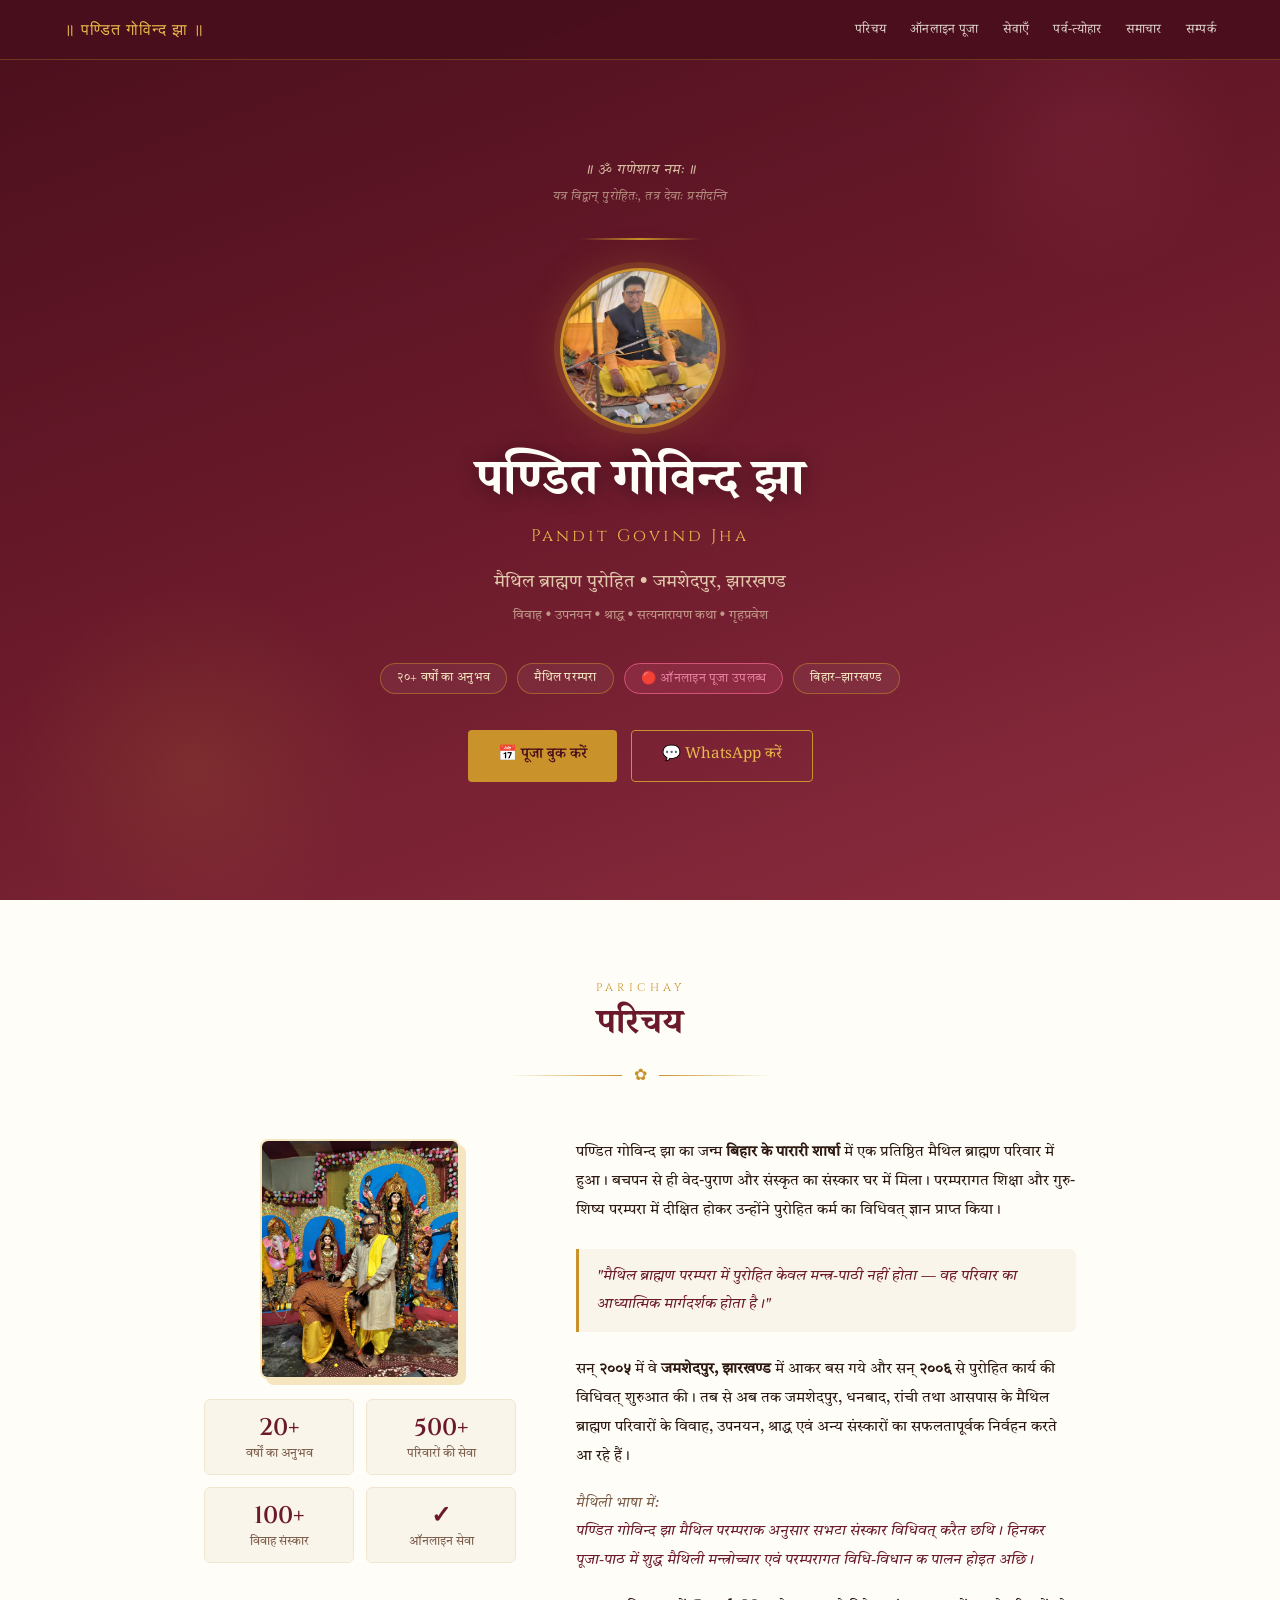
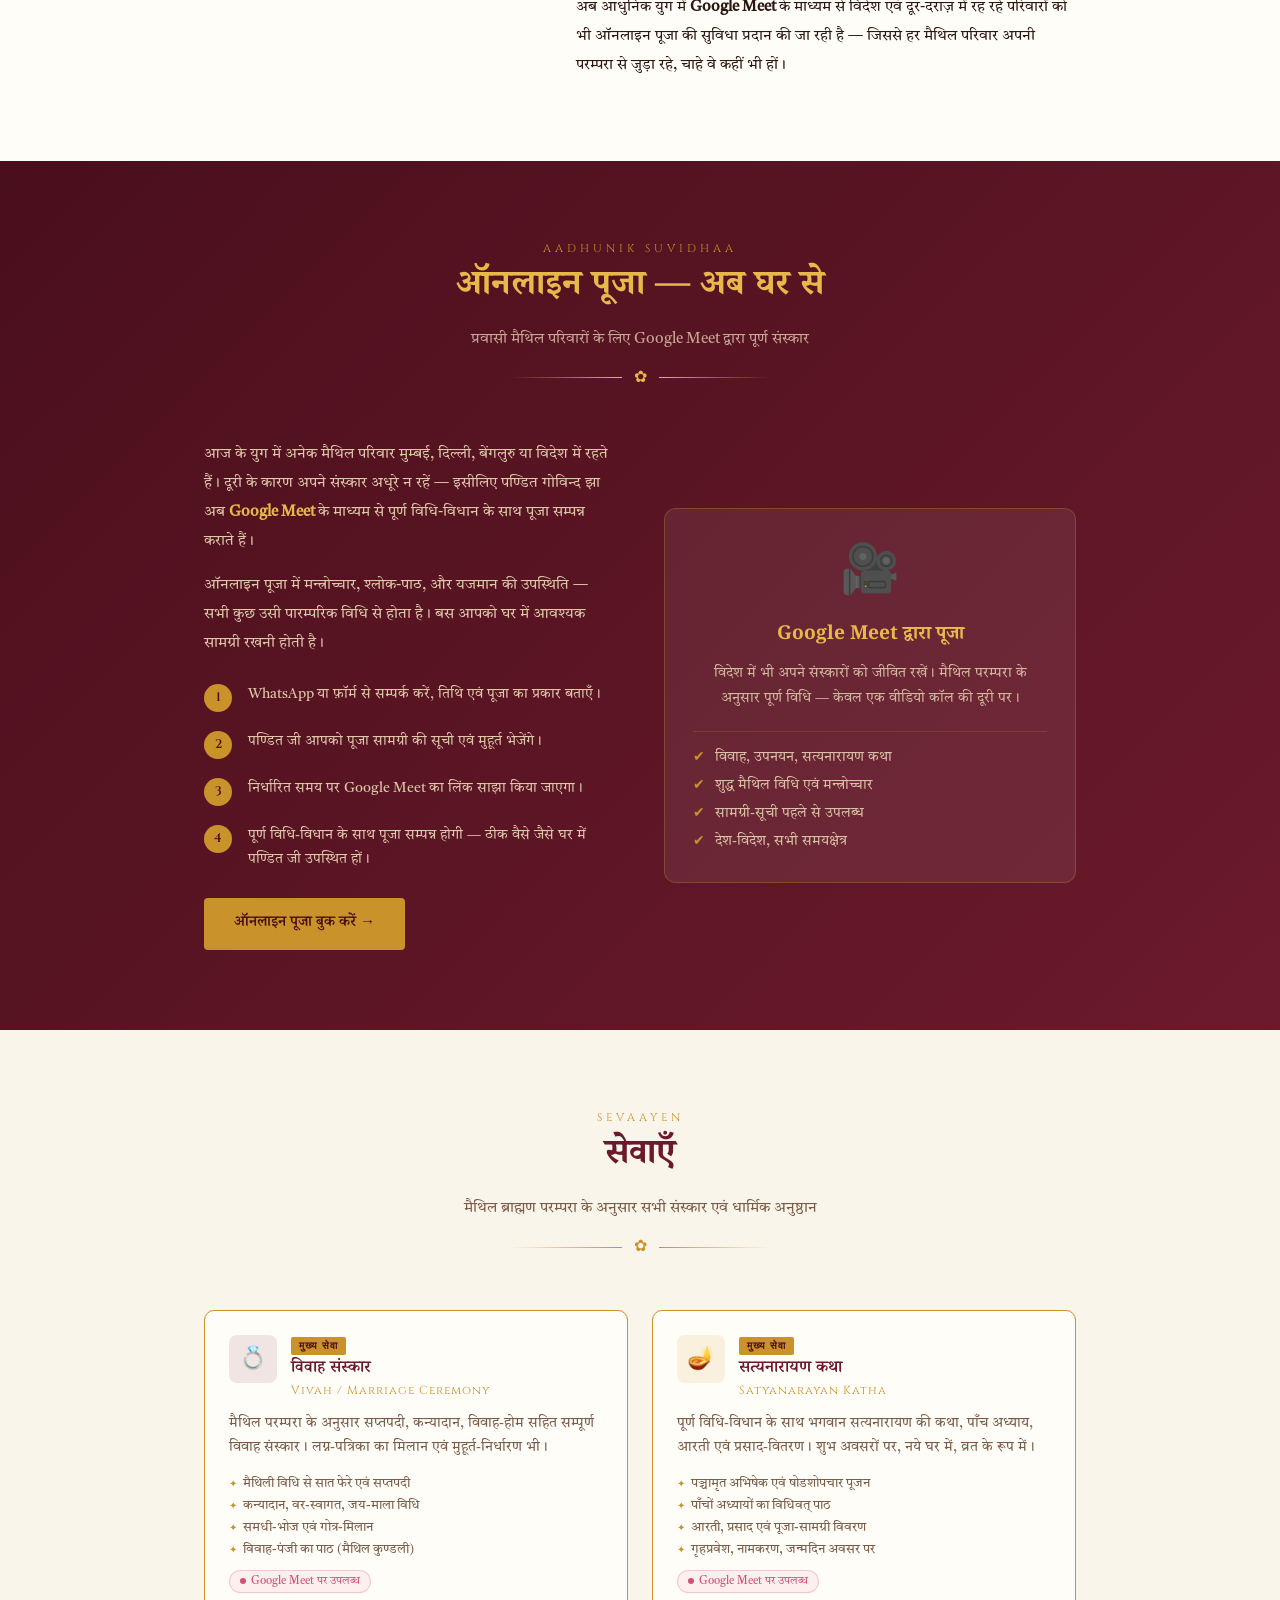
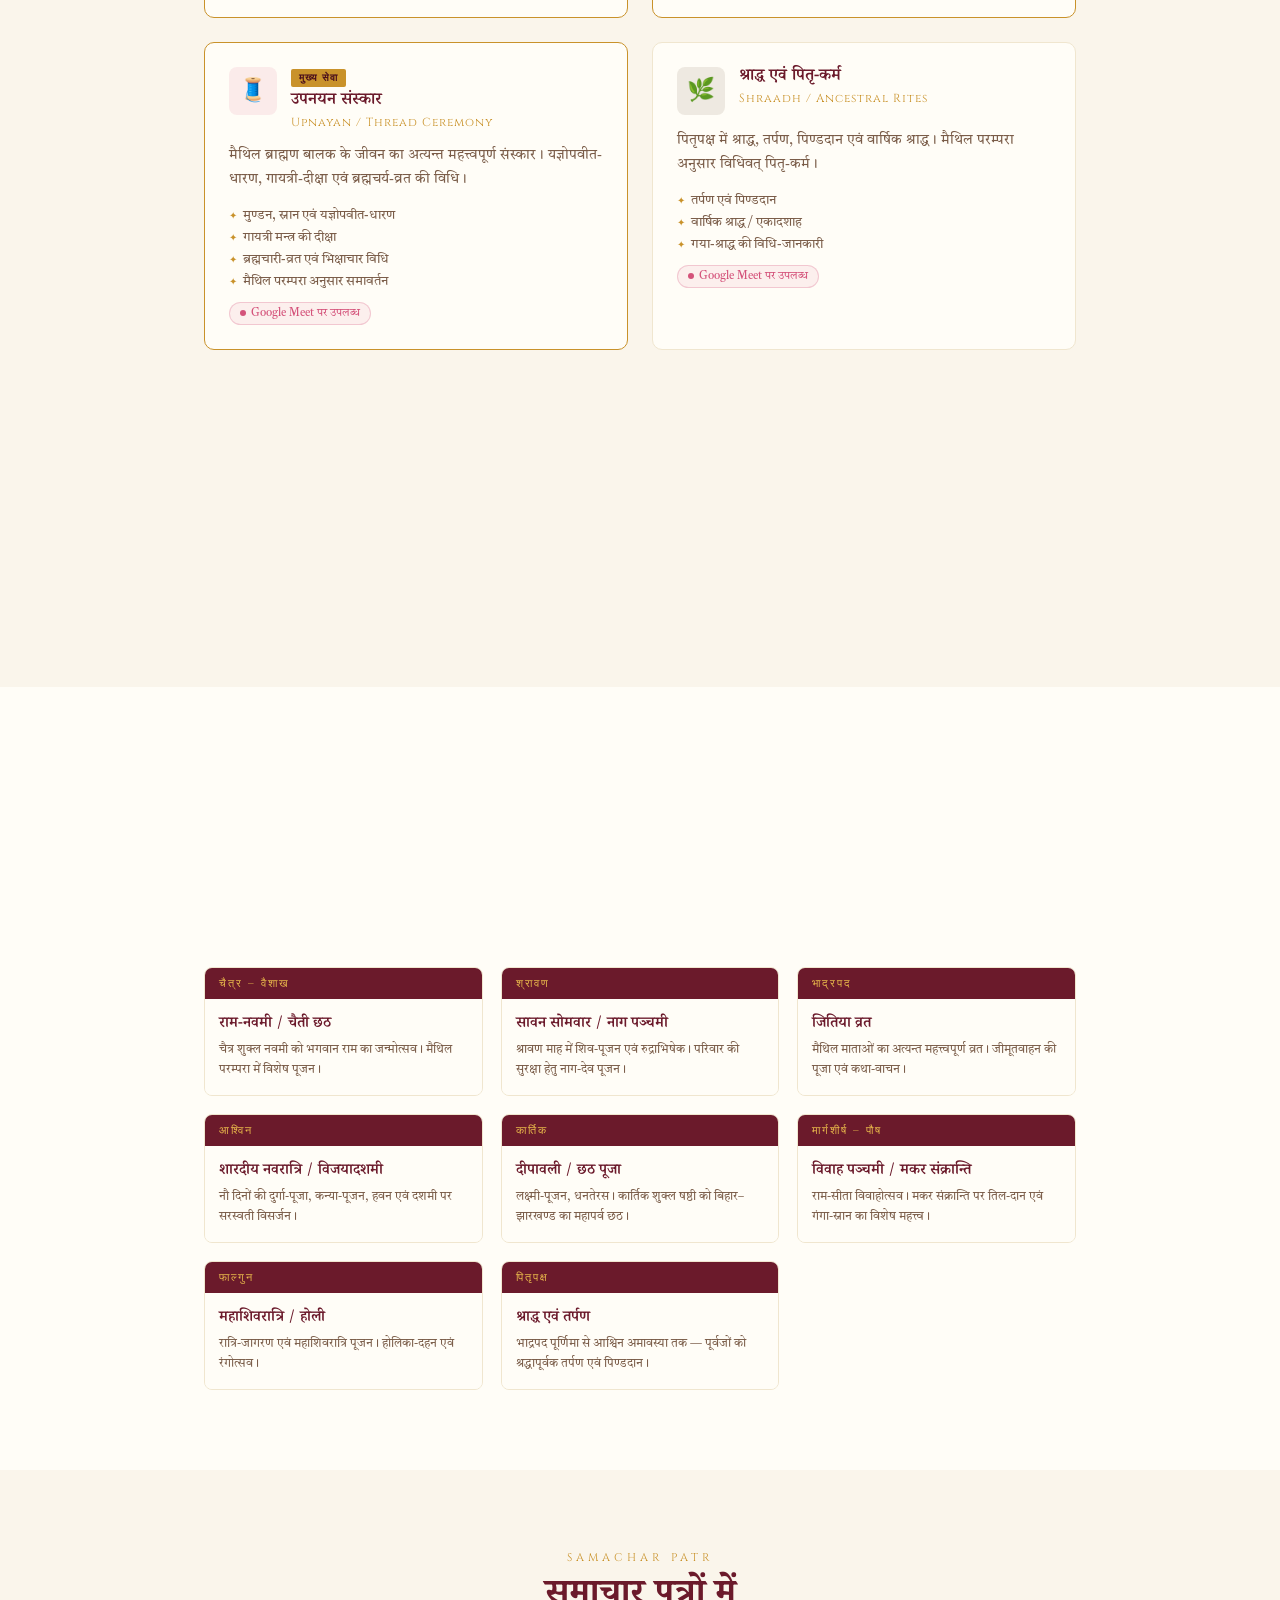
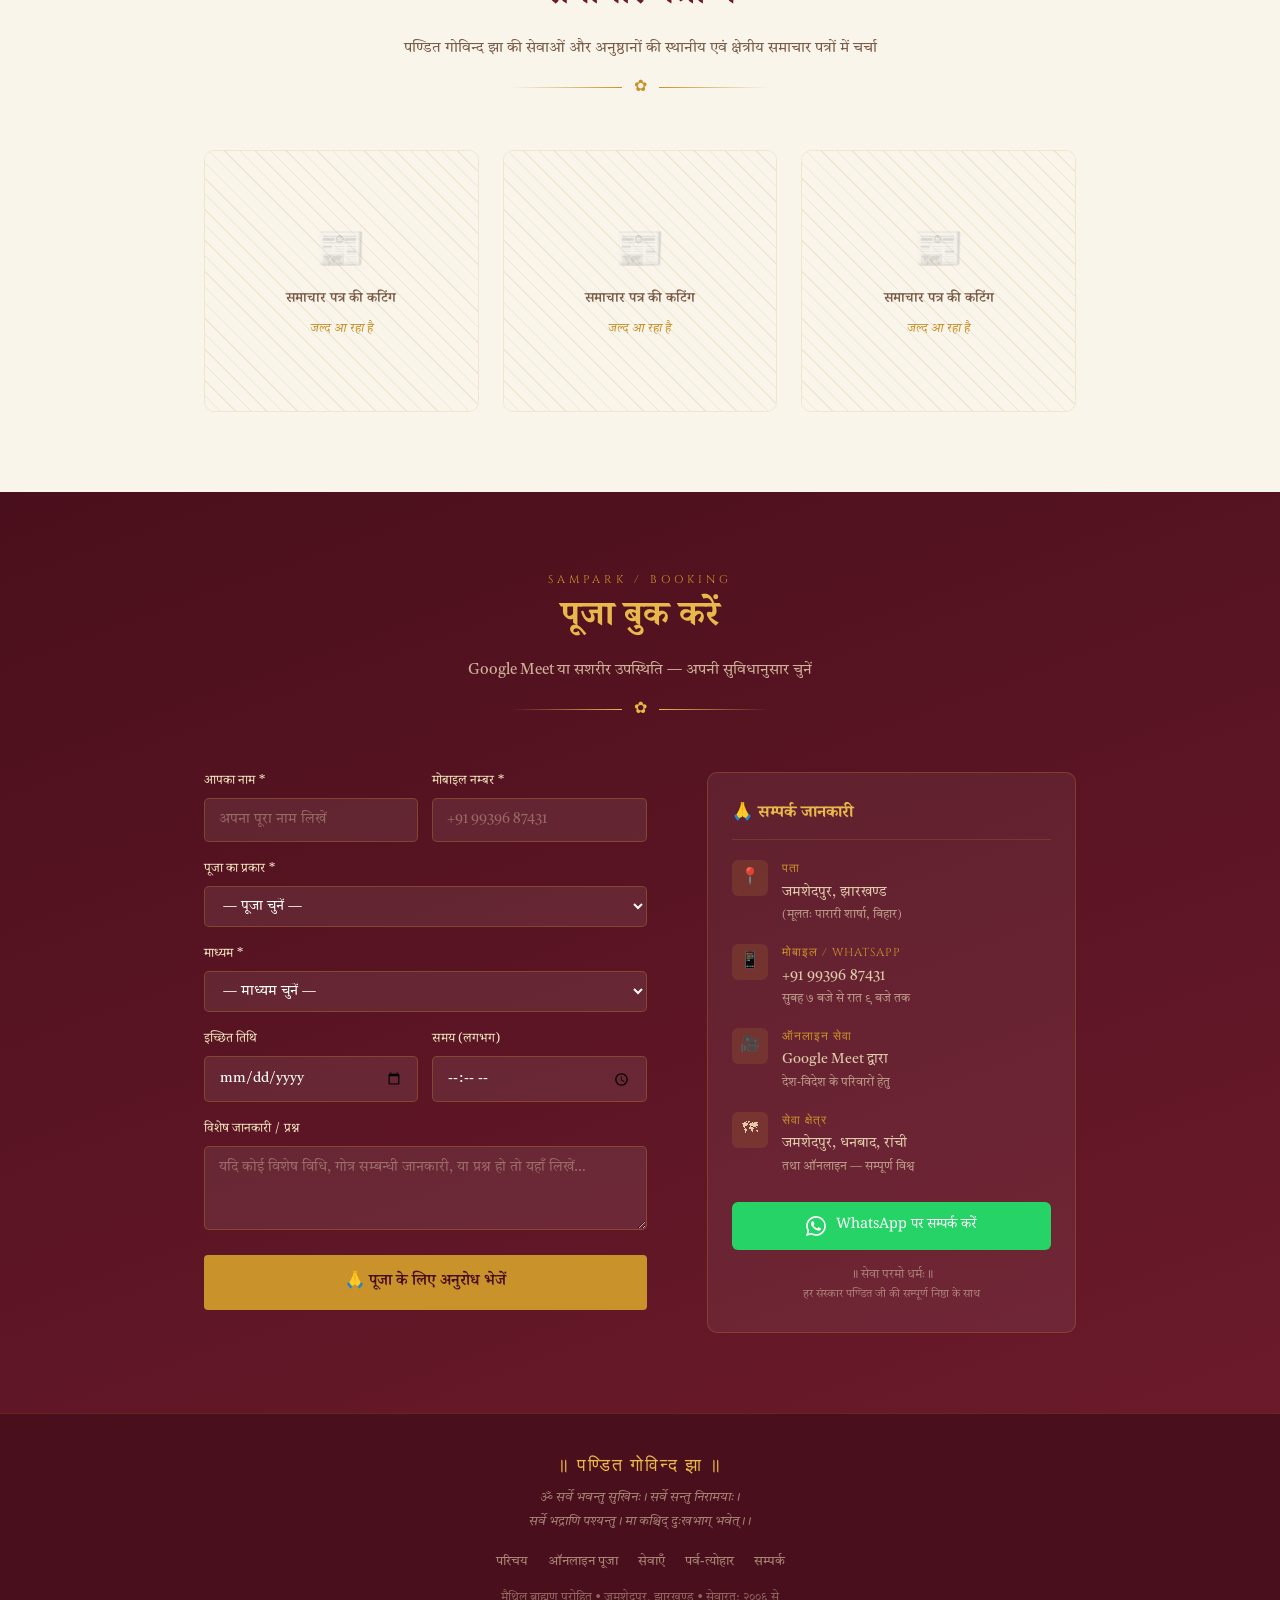
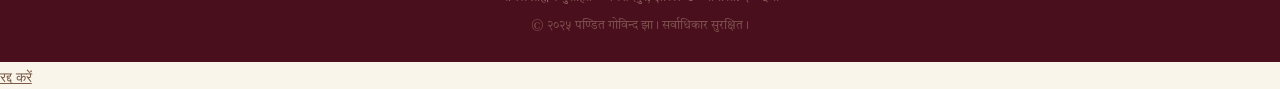
==== index.html @ 470537d7 "First draft with claude" ====
<!DOCTYPE html>
<html lang="hi">
<head>
<meta charset="UTF-8">
<meta name="viewport" content="width=device-width, initial-scale=1.0">
<title>पण्डित गोविन्द झा | मैथिल ब्राह्मण पुरोहित</title>
<link rel="preconnect" href="https://fonts.googleapis.com">
<link rel="preconnect" href="https://fonts.gstatic.com" crossorigin>
<link href="https://fonts.googleapis.com/css2?family=Tiro+Devanagari+Hindi:ital@0;1&family=Noto+Serif+Devanagari:wght@400;500;600;700&family=Cinzel:wght@400;500;600&family=Libre+Baskerville:ital,wght@0,400;0,700;1,400&display=swap" rel="stylesheet">
<style>
  :root {
    --maroon:    #6B1A2B;
    --maroon-dk: #4A0F1C;
    --maroon-lt: #8C2D3F;
    --gold:      #C9922A;
    --gold-lt:   #E8B84B;
    --gold-pale: #F5E6C0;
    --cream:     #FAF5EB;
    --cream-dk:  #F0E6CF;
    --lotus:     #D4527A;
    --lotus-lt:  #E87FA0;
    --brown:     #5C3D1E;
    --text:      #2C1810;
    --text-muted:#7A5C48;
    --white:     #FFFDF7;
    --shadow:    rgba(74,15,28,0.18);
  }

  * { margin:0; padding:0; box-sizing:border-box; }

  html { scroll-behavior: smooth; }

  body {
    font-family: 'Tiro Devanagari Hindi', 'Noto Serif Devanagari', serif;
    background: var(--cream);
    color: var(--text);
    overflow-x: hidden;
  }

  /* ── LOTUS PATTERN BACKGROUND ── */
  body::before {
    content:'';
    position:fixed;
    inset:0;
    background-image:
      radial-gradient(ellipse 600px 400px at 10% 20%, rgba(107,26,43,0.04) 0%, transparent 70%),
      radial-gradient(ellipse 500px 300px at 90% 80%, rgba(201,146,42,0.05) 0%, transparent 70%);
    pointer-events:none;
    z-index:0;
  }

  /* ── NAV ── */
  nav {
    position: fixed;
    top:0; left:0; right:0;
    z-index: 100;
    background: rgba(74,15,28,0.97);
    backdrop-filter: blur(8px);
    border-bottom: 1px solid rgba(201,146,42,0.3);
    padding: 0 5%;
    display: flex;
    align-items: center;
    justify-content: space-between;
    height: 60px;
  }

  .nav-brand {
    font-family: 'Cinzel', serif;
    color: var(--gold-lt);
    font-size: 1rem;
    letter-spacing: 1px;
    text-decoration: none;
  }

  .nav-links {
    display: flex;
    gap: 24px;
    list-style: none;
  }

  .nav-links a {
    color: var(--cream);
    text-decoration: none;
    font-size: 0.82rem;
    font-family: 'Noto Serif Devanagari', serif;
    opacity: 0.85;
    transition: opacity 0.2s, color 0.2s;
    letter-spacing: 0.3px;
  }

  .nav-links a:hover { opacity:1; color: var(--gold-lt); }

  .hamburger {
    display: none;
    flex-direction: column;
    gap: 5px;
    cursor: pointer;
    padding: 4px;
  }
  .hamburger span {
    display:block; width:24px; height:2px;
    background:var(--gold-lt); border-radius:2px;
    transition: all 0.3s;
  }

  /* ── HERO ── */
  #hero {
    min-height: 100vh;
    background: linear-gradient(160deg, var(--maroon-dk) 0%, var(--maroon) 50%, #8C2D3F 100%);
    position: relative;
    display: flex;
    align-items: center;
    justify-content: center;
    text-align: center;
    padding: 100px 5% 60px;
    overflow: hidden;
  }

  /* Decorative lotus petals background */
  #hero::before {
    content: '';
    position: absolute;
    inset: 0;
    background-image:
      radial-gradient(circle 300px at 15% 85%, rgba(201,146,42,0.12) 0%, transparent 60%),
      radial-gradient(circle 250px at 85% 15%, rgba(212,82,122,0.10) 0%, transparent 60%);
    pointer-events: none;
  }

  /* SVG lotus ring top decoration */
  .hero-lotus-top {
    position: absolute;
    top: 20px; left:50%; transform: translateX(-50%);
    opacity: 0.18;
    width: 320px;
    height: 60px;
  }

  .hero-content { position: relative; z-index:2; max-width: 780px; }

  .hero-shlok {
    font-family: 'Tiro Devanagari Hindi', serif;
    font-style: italic;
    color: rgba(245,230,192,0.8);
    font-size: 0.9rem;
    letter-spacing: 0.5px;
    margin-bottom: 28px;
    line-height: 1.8;
  }

  .hero-divider {
    width: 120px; height: 2px;
    background: linear-gradient(90deg, transparent, var(--gold), transparent);
    margin: 0 auto 28px;
  }

  .hero-photo-ring {
    width: 160px; height: 160px;
    border-radius: 50%;
    border: 3px solid var(--gold);
    outline: 6px solid rgba(201,146,42,0.2);
    margin: 0 auto 28px;
    background: var(--maroon-lt);
    overflow: hidden;
    box-shadow: 0 0 40px rgba(201,146,42,0.25);
    display: flex; align-items: center; justify-content: center;
    transition: transform 0.3s;
  }
  .hero-photo-ring:hover { transform: scale(1.04); }
  .hero-photo-ring img { width:100%; height:100%; object-fit:cover; }
  .hero-photo-ring .photo-placeholder {
    font-size: 3rem; opacity: 0.5; color: var(--gold-lt);
  }

  .hero-name {
    font-family: 'Noto Serif Devanagari', serif;
    font-size: clamp(2rem, 5vw, 3.2rem);
    font-weight: 700;
    color: var(--white);
    line-height: 1.2;
    margin-bottom: 8px;
    text-shadow: 0 2px 20px rgba(0,0,0,0.4);
  }

  .hero-name-en {
    font-family: 'Cinzel', serif;
    font-size: clamp(0.85rem, 2vw, 1.05rem);
    color: var(--gold-lt);
    letter-spacing: 3px;
    margin-bottom: 20px;
    display: block;
  }

  .hero-tagline {
    color: rgba(245,230,192,0.85);
    font-size: clamp(0.9rem, 2.2vw, 1.1rem);
    line-height: 1.8;
    margin-bottom: 32px;
  }

  .hero-badges {
    display: flex;
    flex-wrap: wrap;
    gap: 10px;
    justify-content: center;
    margin-bottom: 36px;
  }

  .badge {
    padding: 6px 16px;
    border: 1px solid rgba(201,146,42,0.5);
    border-radius: 20px;
    font-size: 0.78rem;
    color: var(--gold-pale);
    background: rgba(255,255,255,0.05);
    letter-spacing: 0.3px;
  }

  /* Online highlight badge */
  .badge-online {
    background: rgba(212,82,122,0.2);
    border-color: var(--lotus);
    color: var(--lotus-lt);
    animation: pulse-badge 2.5s ease-in-out infinite;
  }

  @keyframes pulse-badge {
    0%,100% { box-shadow: 0 0 0 0 rgba(212,82,122,0); }
    50%      { box-shadow: 0 0 0 6px rgba(212,82,122,0.15); }
  }

  .hero-cta {
    display: flex; flex-wrap: wrap; gap: 14px; justify-content: center;
  }

  .btn-primary {
    padding: 14px 30px;
    background: var(--gold);
    color: var(--maroon-dk);
    border: none;
    border-radius: 4px;
    font-family: 'Noto Serif Devanagari', serif;
    font-size: 0.95rem;
    font-weight: 600;
    cursor: pointer;
    text-decoration: none;
    transition: background 0.2s, transform 0.15s;
    display: inline-block;
  }
  .btn-primary:hover { background: var(--gold-lt); transform: translateY(-1px); }

  .btn-secondary {
    padding: 13px 30px;
    background: transparent;
    color: var(--gold-lt);
    border: 1.5px solid var(--gold);
    border-radius: 4px;
    font-family: 'Noto Serif Devanagari', serif;
    font-size: 0.95rem;
    cursor: pointer;
    text-decoration: none;
    transition: background 0.2s, color 0.2s;
    display: inline-block;
  }
  .btn-secondary:hover { background: rgba(201,146,42,0.15); }

  /* ── SECTION WRAPPER ── */
  section { position: relative; z-index:1; }

  .section-inner {
    max-width: 1000px;
    margin: 0 auto;
    padding: 80px 5%;
  }

  .section-header {
    text-align: center;
    margin-bottom: 52px;
  }

  .section-label {
    font-family: 'Cinzel', serif;
    font-size: 0.7rem;
    letter-spacing: 4px;
    color: var(--gold);
    text-transform: uppercase;
    display: block;
    margin-bottom: 10px;
  }

  .section-title {
    font-family: 'Noto Serif Devanagari', serif;
    font-size: clamp(1.6rem, 3.5vw, 2.2rem);
    color: var(--maroon);
    font-weight: 700;
    line-height: 1.3;
    margin-bottom: 14px;
  }

  .section-sub {
    color: var(--text-muted);
    font-size: 0.95rem;
    line-height: 1.8;
    max-width: 540px;
    margin: 0 auto;
  }

  .ornament {
    display: flex; align-items: center; gap: 12px;
    justify-content: center;
    margin: 14px auto 0;
    max-width: 260px;
  }
  .ornament-line {
    flex:1; height:1px;
    background: linear-gradient(90deg, transparent, var(--gold));
  }
  .ornament-line.right {
    background: linear-gradient(90deg, var(--gold), transparent);
  }
  .ornament-lotus { color: var(--gold); font-size: 1rem; }


  /* ── NEWSPAPER ── */
  #newspaper { background: var(--cream); }

  .newspaper-grid {
    display: grid;
    grid-template-columns: repeat(auto-fit, minmax(260px, 1fr));
    gap: 24px;
  }

  .newspaper-card {
    border-radius: 10px;
    overflow: hidden;
    border: 1px solid var(--cream-dk);
    background: var(--white);
    transition: transform 0.25s, box-shadow 0.25s;
  }

  .newspaper-card:hover {
    transform: translateY(-4px);
    box-shadow: 0 12px 32px var(--shadow);
  }

  .newspaper-card img {
    width: 100%;
    display: block;
    object-fit: cover;
    max-height: 340px;
  }

  .newspaper-caption {
    padding: 14px 16px;
    border-top: 1px solid var(--cream-dk);
  }

  .newspaper-caption .np-source {
    font-family: 'Cinzel', serif;
    font-size: 0.68rem;
    letter-spacing: 2px;
    color: var(--gold);
    text-transform: uppercase;
    display: block;
    margin-bottom: 4px;
  }

  .newspaper-caption .np-title {
    font-family: 'Noto Serif Devanagari', serif;
    font-size: 0.88rem;
    color: var(--maroon);
    font-weight: 600;
    line-height: 1.5;
  }

  .newspaper-placeholder {
    display: flex;
    flex-direction: column;
    align-items: center;
    justify-content: center;
    min-height: 260px;
    background: repeating-linear-gradient(
      45deg,
      var(--cream),
      var(--cream) 10px,
      var(--cream-dk) 10px,
      var(--cream-dk) 11px
    );
    padding: 32px;
    gap: 10px;
  }

  .np-icon { font-size: 2.5rem; opacity: 0.35; }

  .np-hint {
    font-family: 'Noto Serif Devanagari', serif;
    font-size: 0.88rem;
    color: var(--text-muted);
    font-weight: 600;
    margin: 0;
  }

  .np-sub {
    font-size: 0.75rem;
    color: var(--gold);
    margin: 0;
    font-style: italic;
  }

  /* ── ABOUT ── */
  #about { background: var(--white); }

  .about-grid {
    display: grid;
    grid-template-columns: 1fr 1.6fr;
    gap: 60px;
    align-items: start;
  }

  .about-left {
    position: sticky; top: 80px;
    text-align: center;
  }

  .about-photo {
    width: 200px; height: 240px;
    border-radius: 8px;
    background: var(--cream-dk);
    margin: 0 auto 20px;
    overflow: hidden;
    border: 2px solid var(--gold-pale);
    box-shadow: 6px 6px 0 var(--gold-pale);
    display: flex; align-items: center; justify-content: center;
    transition: transform 0.2s;
  }
  .about-photo:hover { transform: translate(-2px, -2px); }
  .about-photo img { width:100%; height:100%; object-fit:cover; }
  .about-photo .photo-placeholder { font-size: 4rem; opacity: 0.35; color: var(--maroon); }

  .about-photo-hint {
    font-size: 0.75rem;
    color: var(--gold);
    cursor: pointer;
    text-decoration: underline dotted;
  }

  .stat-grid {
    display: grid;
    grid-template-columns: 1fr 1fr;
    gap: 12px;
    margin-top: 20px;
  }

  .stat-card {
    background: var(--cream);
    border: 1px solid var(--cream-dk);
    border-radius: 6px;
    padding: 12px;
    text-align: center;
  }

  .stat-num {
    font-family: 'Cinzel', serif;
    font-size: 1.5rem;
    color: var(--maroon);
    display: block;
    font-weight: 600;
  }

  .stat-label {
    font-size: 0.72rem;
    color: var(--text-muted);
    margin-top: 2px;
    display: block;
    line-height: 1.4;
  }

  .about-text p {
    font-size: 0.95rem;
    line-height: 1.9;
    color: var(--text);
    margin-bottom: 18px;
  }

  .about-text p:last-child { margin-bottom: 0; }

  .about-highlight {
    border-left: 3px solid var(--gold);
    padding: 14px 18px;
    background: var(--cream);
    border-radius: 0 6px 6px 0;
    margin: 24px 0;
    font-style: italic;
    color: var(--maroon);
    font-size: 0.95rem;
    line-height: 1.8;
  }

  /* ── ONLINE HIGHLIGHT ── */
  #online {
    background: linear-gradient(135deg, var(--maroon-dk) 0%, var(--maroon) 100%);
    color: var(--white);
  }

  .online-grid {
    display: grid;
    grid-template-columns: 1fr 1fr;
    gap: 48px;
    align-items: center;
  }

  .online-text .section-title { color: var(--gold-lt); }
  .online-text .section-sub { color: rgba(245,230,192,0.8); }

  .online-text p {
    font-size: 0.95rem;
    line-height: 1.9;
    color: rgba(245,230,192,0.85);
    margin-bottom: 16px;
  }

  .online-steps {
    list-style: none;
    counter-reset: step;
    margin-top: 24px;
  }

  .online-steps li {
    counter-increment: step;
    display: flex;
    gap: 16px;
    align-items: flex-start;
    margin-bottom: 18px;
    font-size: 0.88rem;
    color: rgba(245,230,192,0.85);
    line-height: 1.7;
  }

  .online-steps li::before {
    content: counter(step);
    display: flex; align-items: center; justify-content: center;
    min-width: 28px; height: 28px;
    border-radius: 50%;
    background: var(--gold);
    color: var(--maroon-dk);
    font-family: 'Cinzel', serif;
    font-size: 0.78rem;
    font-weight: 600;
    flex-shrink: 0;
    margin-top: 1px;
  }

  .online-card {
    background: rgba(255,255,255,0.07);
    border: 1px solid rgba(201,146,42,0.3);
    border-radius: 12px;
    padding: 32px 28px;
    text-align: center;
  }

  .online-icon {
    font-size: 3rem;
    margin-bottom: 16px;
    display: block;
  }

  .online-card h3 {
    font-family: 'Noto Serif Devanagari', serif;
    font-size: 1.2rem;
    color: var(--gold-lt);
    margin-bottom: 10px;
  }

  .online-card p {
    font-size: 0.88rem;
    color: rgba(245,230,192,0.75);
    line-height: 1.8;
    margin-bottom: 20px;
  }

  /* ── SERVICES ── */
  #services { background: var(--cream); }

  .services-grid {
    display: grid;
    grid-template-columns: repeat(auto-fit, minmax(280px, 1fr));
    gap: 24px;
  }

  .service-card {
    background: var(--white);
    border: 1px solid var(--cream-dk);
    border-radius: 10px;
    overflow: hidden;
    transition: transform 0.25s, box-shadow 0.25s;
    cursor: pointer;
  }

  .service-card:hover {
    transform: translateY(-4px);
    box-shadow: 0 12px 32px var(--shadow);
  }

  .service-card.featured {
    border-color: var(--gold);
    border-width: 1.5px;
  }

  .service-card-top {
    padding: 24px 24px 0;
    display: flex;
    align-items: flex-start;
    gap: 14px;
  }

  .service-icon {
    width: 48px; height: 48px;
    border-radius: 8px;
    display: flex; align-items: center; justify-content: center;
    font-size: 1.4rem;
    flex-shrink: 0;
  }

  .service-icon.vivah   { background: rgba(107,26,43,0.1); }
  .service-icon.satya   { background: rgba(201,146,42,0.12); }
  .service-icon.upnayan { background: rgba(212,82,122,0.1); }
  .service-icon.shraadh { background: rgba(92,61,30,0.1); }
  .service-icon.other   { background: rgba(107,26,43,0.06); }

  .service-title {
    font-family: 'Noto Serif Devanagari', serif;
    font-size: 1.05rem;
    color: var(--maroon);
    font-weight: 600;
    line-height: 1.3;
  }

  .service-title-en {
    font-size: 0.73rem;
    color: var(--gold);
    font-family: 'Cinzel', serif;
    letter-spacing: 1px;
    display: block;
    margin-top: 2px;
  }

  .featured-tag {
    display: inline-block;
    background: var(--gold);
    color: var(--maroon-dk);
    font-size: 0.65rem;
    font-family: 'Cinzel', serif;
    letter-spacing: 1px;
    padding: 2px 8px;
    border-radius: 2px;
    margin-bottom: 4px;
    font-weight: 600;
  }

  .service-body {
    padding: 14px 24px 24px;
  }

  .service-desc {
    font-size: 0.85rem;
    color: var(--text-muted);
    line-height: 1.8;
    margin-bottom: 14px;
  }

  .service-features {
    list-style: none;
    font-size: 0.8rem;
    color: var(--text-muted);
    display: flex;
    flex-direction: column;
    gap: 5px;
  }

  .service-features li::before {
    content: '✦';
    color: var(--gold);
    margin-right: 6px;
    font-size: 0.65rem;
  }

  .online-pill {
    display: inline-flex;
    align-items: center;
    gap: 5px;
    font-size: 0.7rem;
    color: var(--lotus);
    background: rgba(212,82,122,0.08);
    border: 1px solid rgba(212,82,122,0.25);
    border-radius: 12px;
    padding: 3px 10px;
    margin-top: 12px;
  }

  .online-pill::before {
    content: '';
    display: inline-block;
    width: 6px; height: 6px;
    border-radius: 50%;
    background: var(--lotus);
  }

  /* ── CALENDAR ── */
  #calendar { background: var(--white); }

  .calendar-intro {
    max-width: 620px;
    margin: 0 auto 48px;
    text-align: center;
    font-size: 0.9rem;
    color: var(--text-muted);
    line-height: 1.8;
  }

  .parv-grid {
    display: grid;
    grid-template-columns: repeat(auto-fill, minmax(220px, 1fr));
    gap: 18px;
  }

  .parv-card {
    border: 1px solid var(--cream-dk);
    border-radius: 8px;
    overflow: hidden;
    transition: border-color 0.2s;
  }

  .parv-card:hover { border-color: var(--gold); }

  .parv-month {
    background: var(--maroon);
    color: var(--gold-lt);
    font-family: 'Cinzel', serif;
    font-size: 0.7rem;
    letter-spacing: 2px;
    padding: 8px 14px;
    text-transform: uppercase;
  }

  .parv-body {
    padding: 14px;
    background: var(--white);
  }

  .parv-name {
    font-family: 'Noto Serif Devanagari', serif;
    font-size: 0.95rem;
    color: var(--maroon);
    font-weight: 600;
    margin-bottom: 4px;
  }

  .parv-desc {
    font-size: 0.78rem;
    color: var(--text-muted);
    line-height: 1.6;
  }

  /* ── TESTIMONIALS ── */
  #testimonials { background: var(--cream); }

  .testimonials-grid {
    display: grid;
    grid-template-columns: repeat(auto-fit, minmax(280px, 1fr));
    gap: 24px;
  }

  .testi-card {
    background: var(--white);
    border: 1px solid var(--cream-dk);
    border-radius: 10px;
    padding: 28px 24px;
    position: relative;
  }

  .testi-card::before {
    content: '\201C';
    position: absolute;
    top: 14px; left: 20px;
    font-family: 'Libre Baskerville', serif;
    font-size: 3.5rem;
    color: var(--gold-pale);
    line-height: 1;
  }

  .testi-text {
    font-size: 0.88rem;
    line-height: 1.9;
    color: var(--text);
    margin-bottom: 20px;
    margin-top: 16px;
    position: relative;
  }

  .testi-footer {
    display: flex;
    align-items: center;
    gap: 12px;
    border-top: 1px solid var(--cream-dk);
    padding-top: 16px;
  }

  .testi-avatar {
    width: 40px; height: 40px;
    border-radius: 50%;
    background: var(--cream-dk);
    display: flex; align-items: center; justify-content: center;
    font-family: 'Cinzel', serif;
    font-size: 0.85rem;
    color: var(--maroon);
    font-weight: 600;
    flex-shrink: 0;
  }

  .testi-name {
    font-size: 0.85rem;
    font-weight: 600;
    color: var(--maroon);
    font-family: 'Noto Serif Devanagari', serif;
  }

  .testi-place {
    font-size: 0.75rem;
    color: var(--text-muted);
  }

  .testi-stars {
    margin-left: auto;
    color: var(--gold);
    font-size: 0.8rem;
    letter-spacing: 2px;
  }

  /* ── BOOKING FORM ── */
  #booking {
    background: linear-gradient(160deg, var(--maroon-dk) 0%, var(--maroon) 100%);
    color: var(--white);
  }

  #booking .section-title { color: var(--gold-lt); }
  #booking .section-sub { color: rgba(245,230,192,0.75); }
  #booking .ornament-lotus { color: var(--gold-lt); }

  .booking-grid {
    display: grid;
    grid-template-columns: 1.2fr 1fr;
    gap: 60px;
    align-items: start;
  }

  .form-group {
    margin-bottom: 18px;
  }

  .form-group label {
    display: block;
    font-size: 0.82rem;
    color: var(--gold-pale);
    margin-bottom: 6px;
    font-family: 'Noto Serif Devanagari', serif;
  }

  .form-group input,
  .form-group select,
  .form-group textarea {
    width: 100%;
    padding: 11px 14px;
    background: rgba(255,255,255,0.08);
    border: 1px solid rgba(201,146,42,0.3);
    border-radius: 5px;
    color: var(--white);
    font-family: 'Tiro Devanagari Hindi', serif;
    font-size: 0.9rem;
    outline: none;
    transition: border-color 0.2s, background 0.2s;
  }

  .form-group input::placeholder,
  .form-group textarea::placeholder {
    color: rgba(245,230,192,0.35);
  }

  .form-group input:focus,
  .form-group select:focus,
  .form-group textarea:focus {
    border-color: var(--gold);
    background: rgba(255,255,255,0.12);
  }

  .form-group select option { background: var(--maroon-dk); color: var(--white); }

  .form-row {
    display: grid;
    grid-template-columns: 1fr 1fr;
    gap: 14px;
  }

  .booking-info-box {
    background: rgba(255,255,255,0.06);
    border: 1px solid rgba(201,146,42,0.25);
    border-radius: 10px;
    padding: 28px 24px;
    position: sticky;
    top: 80px;
  }

  .booking-info-box h3 {
    font-family: 'Noto Serif Devanagari', serif;
    color: var(--gold-lt);
    font-size: 1.05rem;
    margin-bottom: 20px;
    padding-bottom: 12px;
    border-bottom: 1px solid rgba(201,146,42,0.2);
  }

  .contact-item {
    display: flex;
    align-items: flex-start;
    gap: 14px;
    margin-bottom: 18px;
    font-size: 0.88rem;
    color: rgba(245,230,192,0.85);
    line-height: 1.6;
  }

  .contact-icon {
    width: 36px; height: 36px;
    border-radius: 6px;
    background: rgba(201,146,42,0.15);
    display: flex; align-items: center; justify-content: center;
    font-size: 1rem;
    flex-shrink: 0;
  }

  .contact-label {
    font-size: 0.72rem;
    color: var(--gold);
    letter-spacing: 1px;
    text-transform: uppercase;
    font-family: 'Cinzel', serif;
    display: block;
    margin-bottom: 2px;
  }

  .whatsapp-btn {
    display: flex;
    align-items: center;
    justify-content: center;
    gap: 10px;
    padding: 13px 20px;
    background: #25D366;
    color: white;
    border-radius: 6px;
    text-decoration: none;
    font-size: 0.9rem;
    font-family: 'Noto Serif Devanagari', serif;
    margin-top: 24px;
    transition: background 0.2s, transform 0.15s;
  }
  .whatsapp-btn:hover { background: #1fa855; transform: translateY(-1px); }

  /* ── FOOTER ── */
  footer {
    background: var(--maroon-dk);
    color: rgba(245,230,192,0.65);
    text-align: center;
    padding: 40px 5% 28px;
    border-top: 1px solid rgba(201,146,42,0.2);
  }

  .footer-name {
    font-family: 'Cinzel', serif;
    font-size: 1.1rem;
    color: var(--gold-lt);
    margin-bottom: 8px;
    letter-spacing: 2px;
  }

  .footer-shlok {
    font-style: italic;
    font-size: 0.82rem;
    margin-bottom: 20px;
    line-height: 1.8;
    opacity: 0.8;
  }

  .footer-links {
    display: flex;
    gap: 20px;
    justify-content: center;
    flex-wrap: wrap;
    margin-bottom: 20px;
  }

  .footer-links a {
    color: rgba(245,230,192,0.55);
    text-decoration: none;
    font-size: 0.8rem;
    transition: color 0.2s;
  }
  .footer-links a:hover { color: var(--gold-lt); }

  .footer-copy {
    font-size: 0.75rem;
    opacity: 0.45;
    margin-top: 12px;
  }

  /* ── MODAL (Photo Upload) ── */
  .modal-overlay {
    display: none;
    position: fixed;
    inset: 0;
    background: rgba(0,0,0,0.75);
    z-index: 1000;
    align-items: center;
    justify-content: center;
    padding: 20px;
  }
  .modal-overlay.open { display: flex; }

  .modal-box {
    background: var(--white);
    border-radius: 12px;
    padding: 32px;
    max-width: 420px;
    width: 100%;
    text-align: center;
  }

  .modal-box h2 {
    font-family: 'Noto Serif Devanagari', serif;
    color: var(--maroon);
    margin-bottom: 12px;
    font-size: 1.2rem;
  }

  .modal-box p {
    color: var(--text-muted);
    font-size: 0.88rem;
    line-height: 1.7;
    margin-bottom: 20px;
  }

  #photo-input {
    display: none;
  }

  .upload-area {
    border: 2px dashed var(--gold);
    border-radius: 8px;
    padding: 32px;
    cursor: pointer;
    margin-bottom: 16px;
    transition: background 0.2s;
  }

  .upload-area:hover { background: var(--cream); }

  .upload-area p {
    color: var(--gold);
    font-size: 0.85rem;
    margin-bottom: 0;
  }

  .modal-close {
    background: none;
    border: none;
    color: var(--text-muted);
    font-size: 0.85rem;
    cursor: pointer;
    text-decoration: underline;
    margin-top: 8px;
  }

  /* ── SCROLL ANIMATIONS ── */
  .fade-up {
    opacity: 0;
    transform: translateY(24px);
    transition: opacity 0.6s ease, transform 0.6s ease;
  }
  .fade-up.visible {
    opacity: 1;
    transform: translateY(0);
  }

  /* ── SUCCESS MESSAGE ── */
  .form-success {
    display: none;
    background: rgba(37,211,102,0.12);
    border: 1px solid rgba(37,211,102,0.3);
    border-radius: 8px;
    padding: 16px;
    margin-top: 16px;
    font-size: 0.88rem;
    color: #25D366;
    text-align: center;
    line-height: 1.7;
  }

  /* ── MOBILE ── */
  @media (max-width: 768px) {
    nav { padding: 0 4%; }
    .nav-links { display: none; flex-direction: column; position: absolute; top: 60px; left:0; right:0; background: rgba(74,15,28,0.98); padding: 20px; gap: 16px; border-bottom: 1px solid rgba(201,146,42,0.2); }
    .nav-links.open { display: flex; }
    .hamburger { display: flex; }
    .section-inner { padding: 60px 5%; }
    .about-grid { grid-template-columns: 1fr; gap: 36px; }
    .about-left { position: static; }
    .online-grid { grid-template-columns: 1fr; gap: 32px; }
    .booking-grid { grid-template-columns: 1fr; gap: 36px; }
    .form-row { grid-template-columns: 1fr; }
    .booking-info-box { position: static; }
    .hero-photo-ring { width: 130px; height: 130px; }
  }

  @media (max-width: 480px) {
    .about-photo { width: 160px; height: 200px; }
    .stat-grid { grid-template-columns: 1fr 1fr; }
    .services-grid { grid-template-columns: 1fr; }
  }
</style>
</head>
<body>

<!-- NAV -->
<nav>
  <a class="nav-brand" href="#hero">॥ पण्डित गोविन्द झा ॥</a>
  <ul class="nav-links" id="nav-links">
    <li><a href="#about">परिचय</a></li>
    <li><a href="#online">ऑनलाइन पूजा</a></li>
    <li><a href="#services">सेवाएँ</a></li>
    <li><a href="#calendar">पर्व-त्योहार</a></li>
    
    <li><a href="#newspaper">समाचार</a></li>
    <li><a href="#booking">सम्पर्क</a></li>
  </ul>
  <div class="hamburger" id="hamburger" onclick="toggleMenu()">
    <span></span><span></span><span></span>
  </div>
</nav>

<!-- HERO -->
<section id="hero">
  <div class="hero-content">
    <p class="hero-shlok">
      ॥ ॐ गणेशाय नमः ॥<br>
      <span style="font-size:0.78rem; opacity:0.7">यत्र विद्वान् पुरोहितः, तत्र देवाः प्रसीदन्ति</span>
    </p>

    <div class="hero-divider"></div>

    <!-- Photo (click to upload) -->
    <div class="hero-photo-ring">
      <img id="hero-photo" src="[data-uri]" style="display:block; width:100%; height:100%; object-fit:cover; object-position:center 15%;" alt="Pandit Govind Jha">
      <div class="photo-placeholder" id="hero-placeholder" style="display:none">🕉</div>
    </div>

    <h1 class="hero-name">पण्डित गोविन्द झा</h1>
    <span class="hero-name-en">Pandit Govind Jha</span>

    <p class="hero-tagline">
      मैथिल ब्राह्मण पुरोहित • जमशेदपुर, झारखण्ड<br>
      <span style="font-size:0.82rem; opacity:0.7">विवाह • उपनयन • श्राद्ध • सत्यनारायण कथा • गृहप्रवेश</span>
    </p>

    <div class="hero-badges">
      <span class="badge">२०+ वर्षों का अनुभव</span>
      <span class="badge">मैथिल परम्परा</span>
      <span class="badge badge-online">🔴 ऑनलाइन पूजा उपलब्ध</span>
      <span class="badge">बिहार–झारखण्ड</span>
    </div>

    <div class="hero-cta">
      <a href="#booking" class="btn-primary">📅 पूजा बुक करें</a>
      <a href="https://wa.me/919939687431" class="btn-secondary" target="_blank">💬 WhatsApp करें</a>
    </div>
  </div>
</section>

<!-- ABOUT -->
<section id="about">
  <div class="section-inner">
    <div class="section-header fade-up">
      <span class="section-label">Parichay</span>
      <h2 class="section-title">परिचय</h2>
      <div class="ornament">
        <div class="ornament-line"></div>
        <span class="ornament-lotus">✿</span>
        <div class="ornament-line right"></div>
      </div>
    </div>

    <div class="about-grid">
      <div class="about-left fade-up">
        <div class="about-photo">
          <img id="about-photo" src="[data-uri]" style="display:block; width:100%; height:100%; object-fit:cover; object-position:center 20%;" alt="Pandit Govind Jha">
          <div class="photo-placeholder" id="about-placeholder" style="display:none">🙏</div>
        </div>
        

        <div class="stat-grid">
          <div class="stat-card">
            <span class="stat-num">20+</span>
            <span class="stat-label">वर्षों का अनुभव</span>
          </div>
          <div class="stat-card">
            <span class="stat-num">500+</span>
            <span class="stat-label">परिवारों की सेवा</span>
          </div>
          <div class="stat-card">
            <span class="stat-num">100+</span>
            <span class="stat-label">विवाह संस्कार</span>
          </div>
          <div class="stat-card">
            <span class="stat-num">✓</span>
            <span class="stat-label">ऑनलाइन सेवा</span>
          </div>
        </div>
      </div>

      <div class="about-text fade-up">
        <p>
          पण्डित गोविन्द झा का जन्म <strong>बिहार के पारारी शार्षा</strong> में एक प्रतिष्ठित मैथिल ब्राह्मण परिवार में हुआ। बचपन से ही वेद-पुराण और संस्कृत का संस्कार घर में मिला। परम्परागत शिक्षा और गुरु-शिष्य परम्परा में दीक्षित होकर उन्होंने पुरोहित कर्म का विधिवत् ज्ञान प्राप्त किया।
        </p>

        <div class="about-highlight">
          "मैथिल ब्राह्मण परम्परा में पुरोहित केवल मन्त्र-पाठी नहीं होता — वह परिवार का आध्यात्मिक मार्गदर्शक होता है।"
        </div>

        <p>
          सन् <strong>२००५</strong> में वे <strong>जमशेदपुर, झारखण्ड</strong> में आकर बस गये और सन् <strong>२००६</strong> से पुरोहित कार्य की विधिवत् शुरुआत की। तब से अब तक जमशेदपुर, धनबाद, रांची तथा आसपास के मैथिल ब्राह्मण परिवारों के विवाह, उपनयन, श्राद्ध एवं अन्य संस्कारों का सफलतापूर्वक निर्वहन करते आ रहे हैं।
        </p>

        <p>
          <em style="color:var(--text-muted); font-size:0.88rem">मैथिली भाषा में:</em><br>
          <span style="color:var(--maroon); font-style:italic;">पण्डित गोविन्द झा मैथिल परम्पराक अनुसार सभटा संस्कार विधिवत् करैत छथि। हिनकर पूजा-पाठ में शुद्ध मैथिली मन्त्रोच्चार एवं परम्परागत विधि-विधान क पालन होइत अछि।</span>
        </p>

        <p>
          अब आधुनिक युग में <strong>Google Meet</strong> के माध्यम से विदेश एवं दूर-दराज़ में रह रहे परिवारों को भी ऑनलाइन पूजा की सुविधा प्रदान की जा रही है — जिससे हर मैथिल परिवार अपनी परम्परा से जुड़ा रहे, चाहे वे कहीं भी हों।
        </p>
      </div>
    </div>
  </div>
</section>

<!-- ONLINE PUJA HIGHLIGHT -->
<section id="online">
  <div class="section-inner">
    <div class="section-header fade-up">
      <span class="section-label">Aadhunik Suvidhaa</span>
      <h2 class="section-title" style="color:var(--gold-lt)">ऑनलाइन पूजा — अब घर से</h2>
      <p class="section-sub" style="color:rgba(245,230,192,0.7)">
        प्रवासी मैथिल परिवारों के लिए Google Meet द्वारा पूर्ण संस्कार
      </p>
      <div class="ornament">
        <div class="ornament-line" style="background:linear-gradient(90deg,transparent,var(--gold-lt))"></div>
        <span class="ornament-lotus" style="color:var(--gold-lt)">✿</span>
        <div class="ornament-line right" style="background:linear-gradient(90deg,var(--gold-lt),transparent)"></div>
      </div>
    </div>

    <div class="online-grid fade-up">
      <div class="online-text">
        <p>
          आज के युग में अनेक मैथिल परिवार मुम्बई, दिल्ली, बेंगलुरु या विदेश में रहते हैं। दूरी के कारण अपने संस्कार अधूरे न रहें — इसीलिए पण्डित गोविन्द झा अब <strong style="color:var(--gold-lt)">Google Meet</strong> के माध्यम से पूर्ण विधि-विधान के साथ पूजा सम्पन्न कराते हैं।
        </p>
        <p>
          ऑनलाइन पूजा में मन्त्रोच्चार, श्लोक-पाठ, और यजमान की उपस्थिति — सभी कुछ उसी पारम्परिक विधि से होता है। बस आपको घर में आवश्यक सामग्री रखनी होती है।
        </p>

        <ol class="online-steps">
          <li>WhatsApp या फ़ॉर्म से सम्पर्क करें, तिथि एवं पूजा का प्रकार बताएँ।</li>
          <li>पण्डित जी आपको पूजा सामग्री की सूची एवं मुहूर्त भेजेंगे।</li>
          <li>निर्धारित समय पर Google Meet का लिंक साझा किया जाएगा।</li>
          <li>पूर्ण विधि-विधान के साथ पूजा सम्पन्न होगी — ठीक वैसे जैसे घर में पण्डित जी उपस्थित हों।</li>
        </ol>

        <a href="#booking" class="btn-primary" style="margin-top:8px; display:inline-block">ऑनलाइन पूजा बुक करें →</a>
      </div>

      <div>
        <div class="online-card fade-up">
          <span class="online-icon">🎥</span>
          <h3>Google Meet द्वारा पूजा</h3>
          <p>विदेश में भी अपने संस्कारों को जीवित रखें। मैथिल परम्परा के अनुसार पूर्ण विधि — केवल एक वीडियो कॉल की दूरी पर।</p>
          <div style="border-top:1px solid rgba(201,146,42,0.2); padding-top:16px; display:flex; flex-direction:column; gap:10px;">
            <div style="display:flex; align-items:center; gap:10px; font-size:0.85rem; color:rgba(245,230,192,0.8)">
              <span style="color:var(--gold)">✔</span> विवाह, उपनयन, सत्यनारायण कथा
            </div>
            <div style="display:flex; align-items:center; gap:10px; font-size:0.85rem; color:rgba(245,230,192,0.8)">
              <span style="color:var(--gold)">✔</span> शुद्ध मैथिल विधि एवं मन्त्रोच्चार
            </div>
            <div style="display:flex; align-items:center; gap:10px; font-size:0.85rem; color:rgba(245,230,192,0.8)">
              <span style="color:var(--gold)">✔</span> सामग्री-सूची पहले से उपलब्ध
            </div>
            <div style="display:flex; align-items:center; gap:10px; font-size:0.85rem; color:rgba(245,230,192,0.8)">
              <span style="color:var(--gold)">✔</span> देश-विदेश, सभी समयक्षेत्र
            </div>
          </div>
        </div>
      </div>
    </div>
  </div>
</section>

<!-- SERVICES -->
<section id="services">
  <div class="section-inner">
    <div class="section-header fade-up">
      <span class="section-label">Sevaayen</span>
      <h2 class="section-title">सेवाएँ</h2>
      <p class="section-sub">मैथिल ब्राह्मण परम्परा के अनुसार सभी संस्कार एवं धार्मिक अनुष्ठान</p>
      <div class="ornament">
        <div class="ornament-line"></div>
        <span class="ornament-lotus">✿</span>
        <div class="ornament-line right"></div>
      </div>
    </div>

    <div class="services-grid">

      <!-- Vivah -->
      <div class="service-card featured fade-up">
        <div class="service-card-top">
          <div class="service-icon vivah">💍</div>
          <div>
            <span class="featured-tag">मुख्य सेवा</span>
            <div class="service-title">विवाह संस्कार</div>
            <span class="service-title-en">Vivah / Marriage Ceremony</span>
          </div>
        </div>
        <div class="service-body">
          <p class="service-desc">
            मैथिल परम्परा के अनुसार सप्तपदी, कन्यादान, विवाह-होम सहित सम्पूर्ण विवाह संस्कार। लग्न-पत्रिका का मिलान एवं मुहूर्त-निर्धारण भी।
          </p>
          <ul class="service-features">
            <li>मैथिली विधि से सात फेरे एवं सप्तपदी</li>
            <li>कन्यादान, वर-स्वागत, जय-माला विधि</li>
            <li>समधी-भोज एवं गोत्र-मिलान</li>
            <li>विवाह-पंजी का पाठ (मैथिल कुण्डली)</li>
          </ul>
          <div class="online-pill">Google Meet पर उपलब्ध</div>
        </div>
      </div>

      <!-- Satyanarayan -->
      <div class="service-card featured fade-up">
        <div class="service-card-top">
          <div class="service-icon satya">🪔</div>
          <div>
            <span class="featured-tag">मुख्य सेवा</span>
            <div class="service-title">सत्यनारायण कथा</div>
            <span class="service-title-en">Satyanarayan Katha</span>
          </div>
        </div>
        <div class="service-body">
          <p class="service-desc">
            पूर्ण विधि-विधान के साथ भगवान सत्यनारायण की कथा, पाँच अध्याय, आरती एवं प्रसाद-वितरण। शुभ अवसरों पर, नये घर में, व्रत के रूप में।
          </p>
          <ul class="service-features">
            <li>पञ्चामृत अभिषेक एवं षोडशोपचार पूजन</li>
            <li>पाँचों अध्यायों का विधिवत् पाठ</li>
            <li>आरती, प्रसाद एवं पूजा-सामग्री विवरण</li>
            <li>गृहप्रवेश, नामकरण, जन्मदिन अवसर पर</li>
          </ul>
          <div class="online-pill">Google Meet पर उपलब्ध</div>
        </div>
      </div>

      <!-- Upnayan -->
      <div class="service-card featured fade-up">
        <div class="service-card-top">
          <div class="service-icon upnayan">🧵</div>
          <div>
            <span class="featured-tag">मुख्य सेवा</span>
            <div class="service-title">उपनयन संस्कार</div>
            <span class="service-title-en">Upnayan / Thread Ceremony</span>
          </div>
        </div>
        <div class="service-body">
          <p class="service-desc">
            मैथिल ब्राह्मण बालक के जीवन का अत्यन्त महत्त्वपूर्ण संस्कार। यज्ञोपवीत-धारण, गायत्री-दीक्षा एवं ब्रह्मचर्य-व्रत की विधि।
          </p>
          <ul class="service-features">
            <li>मुण्डन, स्नान एवं यज्ञोपवीत-धारण</li>
            <li>गायत्री मन्त्र की दीक्षा</li>
            <li>ब्रह्मचारी-व्रत एवं भिक्षाचार विधि</li>
            <li>मैथिल परम्परा अनुसार समावर्तन</li>
          </ul>
          <div class="online-pill">Google Meet पर उपलब्ध</div>
        </div>
      </div>

      <!-- Shraadh -->
      <div class="service-card fade-up">
        <div class="service-card-top">
          <div class="service-icon shraadh">🌿</div>
          <div>
            <div class="service-title">श्राद्ध एवं पितृ-कर्म</div>
            <span class="service-title-en">Shraadh / Ancestral Rites</span>
          </div>
        </div>
        <div class="service-body">
          <p class="service-desc">
            पितृपक्ष में श्राद्ध, तर्पण, पिण्डदान एवं वार्षिक श्राद्ध। मैथिल परम्परा अनुसार विधिवत् पितृ-कर्म।
          </p>
          <ul class="service-features">
            <li>तर्पण एवं पिण्डदान</li>
            <li>वार्षिक श्राद्ध / एकादशाह</li>
            <li>गया-श्राद्ध की विधि-जानकारी</li>
          </ul>
          <div class="online-pill">Google Meet पर उपलब्ध</div>
        </div>
      </div>

      <!-- Grihapravesh -->
      <div class="service-card fade-up">
        <div class="service-card-top">
          <div class="service-icon other">🏠</div>
          <div>
            <div class="service-title">गृहप्रवेश</div>
            <span class="service-title-en">Grihapravesh / Housewarming</span>
          </div>
        </div>
        <div class="service-body">
          <p class="service-desc">
            नये घर में वास्तु-पूजा, गणेश-पूजन एवं गृहप्रवेश की विधि। शुभ मुहूर्त निर्धारण सहित।
          </p>
          <ul class="service-features">
            <li>वास्तु-शान्ति एवं नवग्रह पूजन</li>
            <li>द्वार-पूजन एवं गृह-लक्ष्मी स्थापन</li>
          </ul>
        </div>
      </div>

      <!-- Other -->
      <div class="service-card fade-up">
        <div class="service-card-top">
          <div class="service-icon other">📿</div>
          <div>
            <div class="service-title">अन्य संस्कार</div>
            <span class="service-title-en">Other Rituals</span>
          </div>
        </div>
        <div class="service-body">
          <p class="service-desc">
            मैथिल परिवार के सभी सोलह संस्कार एवं विशेष पूजा-अनुष्ठान।
          </p>
          <ul class="service-features">
            <li>नामकरण, अन्नप्राशन, मुण्डन</li>
            <li>नवरात्रि पूजन, दुर्गापूजा</li>
            <li>कथा-वाचन, हवन, महामृत्युञ्जय जाप</li>
            <li>ग्रह-दोष निवारण पूजा</li>
          </ul>
        </div>
      </div>

    </div>
  </div>
</section>

<!-- FESTIVAL CALENDAR -->
<section id="calendar">
  <div class="section-inner">
    <div class="section-header fade-up">
      <span class="section-label">Parv-Tyohaar</span>
      <h2 class="section-title">पर्व एवं त्योहार</h2>
      <p class="section-sub">मैथिल ब्राह्मण परम्परा के प्रमुख पर्व — इन अवसरों पर पण्डित जी की सेवा उपलब्ध</p>
      <div class="ornament">
        <div class="ornament-line"></div>
        <span class="ornament-lotus">✿</span>
        <div class="ornament-line right"></div>
      </div>
    </div>

    <div class="parv-grid fade-up">

      <div class="parv-card">
        <div class="parv-month">चैत्र – वैशाख</div>
        <div class="parv-body">
          <p class="parv-name">राम-नवमी / चैती छठ</p>
          <p class="parv-desc">चैत्र शुक्ल नवमी को भगवान राम का जन्मोत्सव। मैथिल परम्परा में विशेष पूजन।</p>
        </div>
      </div>

      <div class="parv-card">
        <div class="parv-month">श्रावण</div>
        <div class="parv-body">
          <p class="parv-name">सावन सोमवार / नाग पञ्चमी</p>
          <p class="parv-desc">श्रावण माह में शिव-पूजन एवं रुद्राभिषेक। परिवार की सुरक्षा हेतु नाग-देव पूजन।</p>
        </div>
      </div>

      <div class="parv-card">
        <div class="parv-month">भाद्रपद</div>
        <div class="parv-body">
          <p class="parv-name">जितिया व्रत</p>
          <p class="parv-desc">मैथिल माताओं का अत्यन्त महत्त्वपूर्ण व्रत। जीमूतवाहन की पूजा एवं कथा-वाचन।</p>
        </div>
      </div>

      <div class="parv-card">
        <div class="parv-month">आश्विन</div>
        <div class="parv-body">
          <p class="parv-name">शारदीय नवरात्रि / विजयादशमी</p>
          <p class="parv-desc">नौ दिनों की दुर्गा-पूजा, कन्या-पूजन, हवन एवं दशमी पर सरस्वती विसर्जन।</p>
        </div>
      </div>

      <div class="parv-card">
        <div class="parv-month">कार्तिक</div>
        <div class="parv-body">
          <p class="parv-name">दीपावली / छठ पूजा</p>
          <p class="parv-desc">लक्ष्मी-पूजन, धनतेरस। कार्तिक शुक्ल षष्ठी को बिहार–झारखण्ड का महापर्व छठ।</p>
        </div>
      </div>

      <div class="parv-card">
        <div class="parv-month">मार्गशीर्ष – पौष</div>
        <div class="parv-body">
          <p class="parv-name">विवाह पञ्चमी / मकर संक्रान्ति</p>
          <p class="parv-desc">राम-सीता विवाहोत्सव। मकर संक्रान्ति पर तिल-दान एवं गंगा-स्नान का विशेष महत्त्व।</p>
        </div>
      </div>

      <div class="parv-card">
        <div class="parv-month">फाल्गुन</div>
        <div class="parv-body">
          <p class="parv-name">महाशिवरात्रि / होली</p>
          <p class="parv-desc">रात्रि-जागरण एवं महाशिवरात्रि पूजन। होलिका-दहन एवं रंगोत्सव।</p>
        </div>
      </div>

      <div class="parv-card">
        <div class="parv-month">पितृपक्ष</div>
        <div class="parv-body">
          <p class="parv-name">श्राद्ध एवं तर्पण</p>
          <p class="parv-desc">भाद्रपद पूर्णिमा से आश्विन अमावस्या तक — पूर्वजों को श्रद्धापूर्वक तर्पण एवं पिण्डदान।</p>
        </div>
      </div>

    </div>
  </div>
</section>



<!-- NEWSPAPER -->
<section id="newspaper">
  <div class="section-inner">
    <div class="section-header fade-up">
      <span class="section-label">Samachar Patr</span>
      <h2 class="section-title">समाचार पत्रों में</h2>
      <p class="section-sub">पण्डित गोविन्द झा की सेवाओं और अनुष्ठानों की स्थानीय एवं क्षेत्रीय समाचार पत्रों में चर्चा</p>
      <div class="ornament">
        <div class="ornament-line"></div>
        <span class="ornament-lotus">✿</span>
        <div class="ornament-line right"></div>
      </div>
    </div>

    <div class="newspaper-grid fade-up">

      <div class="newspaper-card">
        <div class="newspaper-placeholder">
          <div class="np-icon">📰</div>
          <p class="np-hint">समाचार पत्र की कटिंग</p>
          <p class="np-sub">जल्द आ रहा है</p>
        </div>
      </div>

      <div class="newspaper-card">
        <div class="newspaper-placeholder">
          <div class="np-icon">📰</div>
          <p class="np-hint">समाचार पत्र की कटिंग</p>
          <p class="np-sub">जल्द आ रहा है</p>
        </div>
      </div>

      <div class="newspaper-card">
        <div class="newspaper-placeholder">
          <div class="np-icon">📰</div>
          <p class="np-hint">समाचार पत्र की कटिंग</p>
          <p class="np-sub">जल्द आ रहा है</p>
        </div>
      </div>

    </div>
  </div>
</section>

<!-- BOOKING FORM -->
<section id="booking">
  <div class="section-inner">
    <div class="section-header fade-up">
      <span class="section-label">Sampark / Booking</span>
      <h2 class="section-title">पूजा बुक करें</h2>
      <p class="section-sub">Google Meet या सशरीर उपस्थिति — अपनी सुविधानुसार चुनें</p>
      <div class="ornament">
        <div class="ornament-line" style="background:linear-gradient(90deg,transparent,var(--gold-lt))"></div>
        <span class="ornament-lotus">✿</span>
        <div class="ornament-line right" style="background:linear-gradient(90deg,var(--gold-lt),transparent)"></div>
      </div>
    </div>

    <div class="booking-grid">

      <!-- FORM -->
      <div class="fade-up">
        <form id="booking-form" onsubmit="submitForm(event)">

          <div class="form-row">
            <div class="form-group">
              <label>आपका नाम *</label>
              <input type="text" placeholder="अपना पूरा नाम लिखें" required>
            </div>
            <div class="form-group">
              <label>मोबाइल नम्बर *</label>
              <input type="tel" placeholder="+91 99396 87431" required>
            </div>
          </div>

          <div class="form-group">
            <label>पूजा का प्रकार *</label>
            <select required>
              <option value="">— पूजा चुनें —</option>
              <option>विवाह संस्कार</option>
              <option>उपनयन संस्कार</option>
              <option>सत्यनारायण कथा</option>
              <option>श्राद्ध / तर्पण / पिण्डदान</option>
              <option>गृहप्रवेश / वास्तु-पूजा</option>
              <option>नामकरण / अन्नप्राशन / मुण्डन</option>
              <option>नवरात्रि / दुर्गापूजा</option>
              <option>हवन / रुद्राभिषेक</option>
              <option>अन्य</option>
            </select>
          </div>

          <div class="form-group">
            <label>माध्यम *</label>
            <select required>
              <option value="">— माध्यम चुनें —</option>
              <option>ऑनलाइन (Google Meet)</option>
              <option>सशरीर (जमशेदपुर व आसपास)</option>
            </select>
          </div>

          <div class="form-row">
            <div class="form-group">
              <label>इच्छित तिथि</label>
              <input type="date">
            </div>
            <div class="form-group">
              <label>समय (लगभग)</label>
              <input type="time">
            </div>
          </div>

          <div class="form-group">
            <label>विशेष जानकारी / प्रश्न</label>
            <textarea rows="3" placeholder="यदि कोई विशेष विधि, गोत्र सम्बन्धी जानकारी, या प्रश्न हो तो यहाँ लिखें…"></textarea>
          </div>

          <button type="submit" class="btn-primary" style="width:100%; font-size:1rem; padding:15px;">
            🙏 पूजा के लिए अनुरोध भेजें
          </button>

          <div class="form-success" id="form-success">
            🙏 आपका अनुरोध प्राप्त हो गया! पण्डित गोविन्द जी शीघ्र ही आपसे सम्पर्क करेंगे।<br>
            <span style="font-size:0.8rem; opacity:0.8">WhatsApp पर भी सम्पर्क कर सकते हैं।</span>
          </div>
        </form>
      </div>

      <!-- CONTACT INFO -->
      <div class="booking-info-box fade-up">
        <h3>🙏 सम्पर्क जानकारी</h3>

        <div class="contact-item">
          <div class="contact-icon">📍</div>
          <div>
            <span class="contact-label">पता</span>
            जमशेदपुर, झारखण्ड<br>
            <span style="font-size:0.78rem; opacity:0.7">(मूलतः पारारी शार्षा, बिहार)</span>
          </div>
        </div>

        <div class="contact-item">
          <div class="contact-icon">📱</div>
          <div>
            <span class="contact-label">मोबाइल / WhatsApp</span>
            +91 99396 87431<br>
            <span style="font-size:0.78rem; opacity:0.7">सुबह ७ बजे से रात ९ बजे तक</span>
          </div>
        </div>

        <div class="contact-item">
          <div class="contact-icon">🎥</div>
          <div>
            <span class="contact-label">ऑनलाइन सेवा</span>
            Google Meet द्वारा<br>
            <span style="font-size:0.78rem; opacity:0.7">देश-विदेश के परिवारों हेतु</span>
          </div>
        </div>

        <div class="contact-item">
          <div class="contact-icon">🗺</div>
          <div>
            <span class="contact-label">सेवा क्षेत्र</span>
            जमशेदपुर, धनबाद, रांची<br>
            <span style="font-size:0.78rem; opacity:0.7">तथा ऑनलाइन — सम्पूर्ण विश्व</span>
          </div>
        </div>

        <a href="https://wa.me/919939687431?text=नमस्ते%20पण्डित%20जी%2C%20मुझे%20पूजा%20के%20लिए%20आपकी%20सेवा%20चाहिए।" 
           target="_blank" class="whatsapp-btn">
          <svg width="20" height="20" viewBox="0 0 24 24" fill="currentColor">
            <path d="M17.472 14.382c-.297-.149-1.758-.867-2.03-.967-.273-.099-.471-.148-.67.15-.197.297-.767.966-.94 1.164-.173.199-.347.223-.644.075-.297-.15-1.255-.463-2.39-1.475-.883-.788-1.48-1.761-1.653-2.059-.173-.297-.018-.458.13-.606.134-.133.298-.347.446-.52.149-.174.198-.298.298-.497.099-.198.05-.371-.025-.52-.075-.149-.669-1.612-.916-2.207-.242-.579-.487-.5-.669-.51-.173-.008-.371-.01-.57-.01-.198 0-.52.074-.792.372-.272.297-1.04 1.016-1.04 2.479 0 1.462 1.065 2.875 1.213 3.074.149.198 2.096 3.2 5.077 4.487.709.306 1.262.489 1.694.625.712.227 1.36.195 1.871.118.571-.085 1.758-.719 2.006-1.413.248-.694.248-1.289.173-1.413-.074-.124-.272-.198-.57-.347m-5.421 7.403h-.004a9.87 9.87 0 01-5.031-1.378l-.361-.214-3.741.982.998-3.648-.235-.374a9.86 9.86 0 01-1.51-5.26c.001-5.45 4.436-9.884 9.888-9.884 2.64 0 5.122 1.03 6.988 2.898a9.825 9.825 0 012.893 6.994c-.003 5.45-4.437 9.884-9.885 9.884m8.413-18.297A11.815 11.815 0 0012.05 0C5.495 0 .16 5.335.157 11.892c0 2.096.547 4.142 1.588 5.945L.057 24l6.305-1.654a11.882 11.882 0 005.683 1.448h.005c6.554 0 11.89-5.335 11.893-11.893a11.821 11.821 0 00-3.48-8.413z"/>
          </svg>
          WhatsApp पर सम्पर्क करें
        </a>

        <p style="font-size:0.75rem; color:rgba(245,230,192,0.45); margin-top:16px; line-height:1.6; text-align:center;">
          ॥ सेवा परमो धर्मः ॥<br>
          <span style="font-size:0.7rem">हर संस्कार पण्डित जी की सम्पूर्ण निष्ठा के साथ</span>
        </p>
      </div>

    </div>
  </div>
</section>

<!-- FOOTER -->
<footer>
  <div class="footer-name">॥ पण्डित गोविन्द झा ॥</div>
  <p class="footer-shlok">
    ॐ सर्वे भवन्तु सुखिनः। सर्वे सन्तु निरामयाः।<br>
    सर्वे भद्राणि पश्यन्तु। मा कश्चिद् दुःखभाग् भवेत्।।
  </p>
  <div class="footer-links">
    <a href="#about">परिचय</a>
    <a href="#online">ऑनलाइन पूजा</a>
    <a href="#services">सेवाएँ</a>
    <a href="#calendar">पर्व-त्योहार</a>
    <a href="#booking">सम्पर्क</a>
  </div>
  <p style="font-size:0.78rem; color:rgba(245,230,192,0.4)">
    मैथिल ब्राह्मण पुरोहित • जमशेदपुर, झारखण्ड • सेवारत: २००६ से
  </p>
  <p class="footer-copy">© २०२५ पण्डित गोविन्द झा। सर्वाधिकार सुरक्षित।</p>
</footer>

    <button class="modal-close" onclick="closeModal()">रद्द करें</button>
  </div>
</div>

<script>
  // ── HAMBURGER MENU ──
  function toggleMenu() {
    document.getElementById('nav-links').classList.toggle('open');
  }

  // Close menu on nav click
  document.querySelectorAll('.nav-links a').forEach(a => {
    a.addEventListener('click', () => {
      document.getElementById('nav-links').classList.remove('open');
    });
  });

  // ── SCROLL ANIMATIONS ──
  const observer = new IntersectionObserver((entries) => {
    entries.forEach(e => {
      if (e.isIntersecting) {
        e.target.classList.add('visible');
      }
    });
  }, { threshold: 0.1 });

  document.querySelectorAll('.fade-up').forEach(el => observer.observe(el));

  // ── BOOKING FORM ──
  function submitForm(e) {
    e.preventDefault();
    const success = document.getElementById('form-success');
    success.style.display = 'block';
    e.target.reset();
    success.scrollIntoView({ behavior: 'smooth', block: 'nearest' });
  }

  // ── ACTIVE NAV HIGHLIGHT ON SCROLL ──
  const sections = document.querySelectorAll('section[id]');
  window.addEventListener('scroll', () => {
    let current = '';
    sections.forEach(s => {
      if (window.scrollY >= s.offsetTop - 80) current = s.id;
    });
    document.querySelectorAll('.nav-links a').forEach(a => {
      a.style.color = a.getAttribute('href') === '#' + current ? 'var(--gold-lt)' : '';
    });
  });
</script>
</body>
</html>
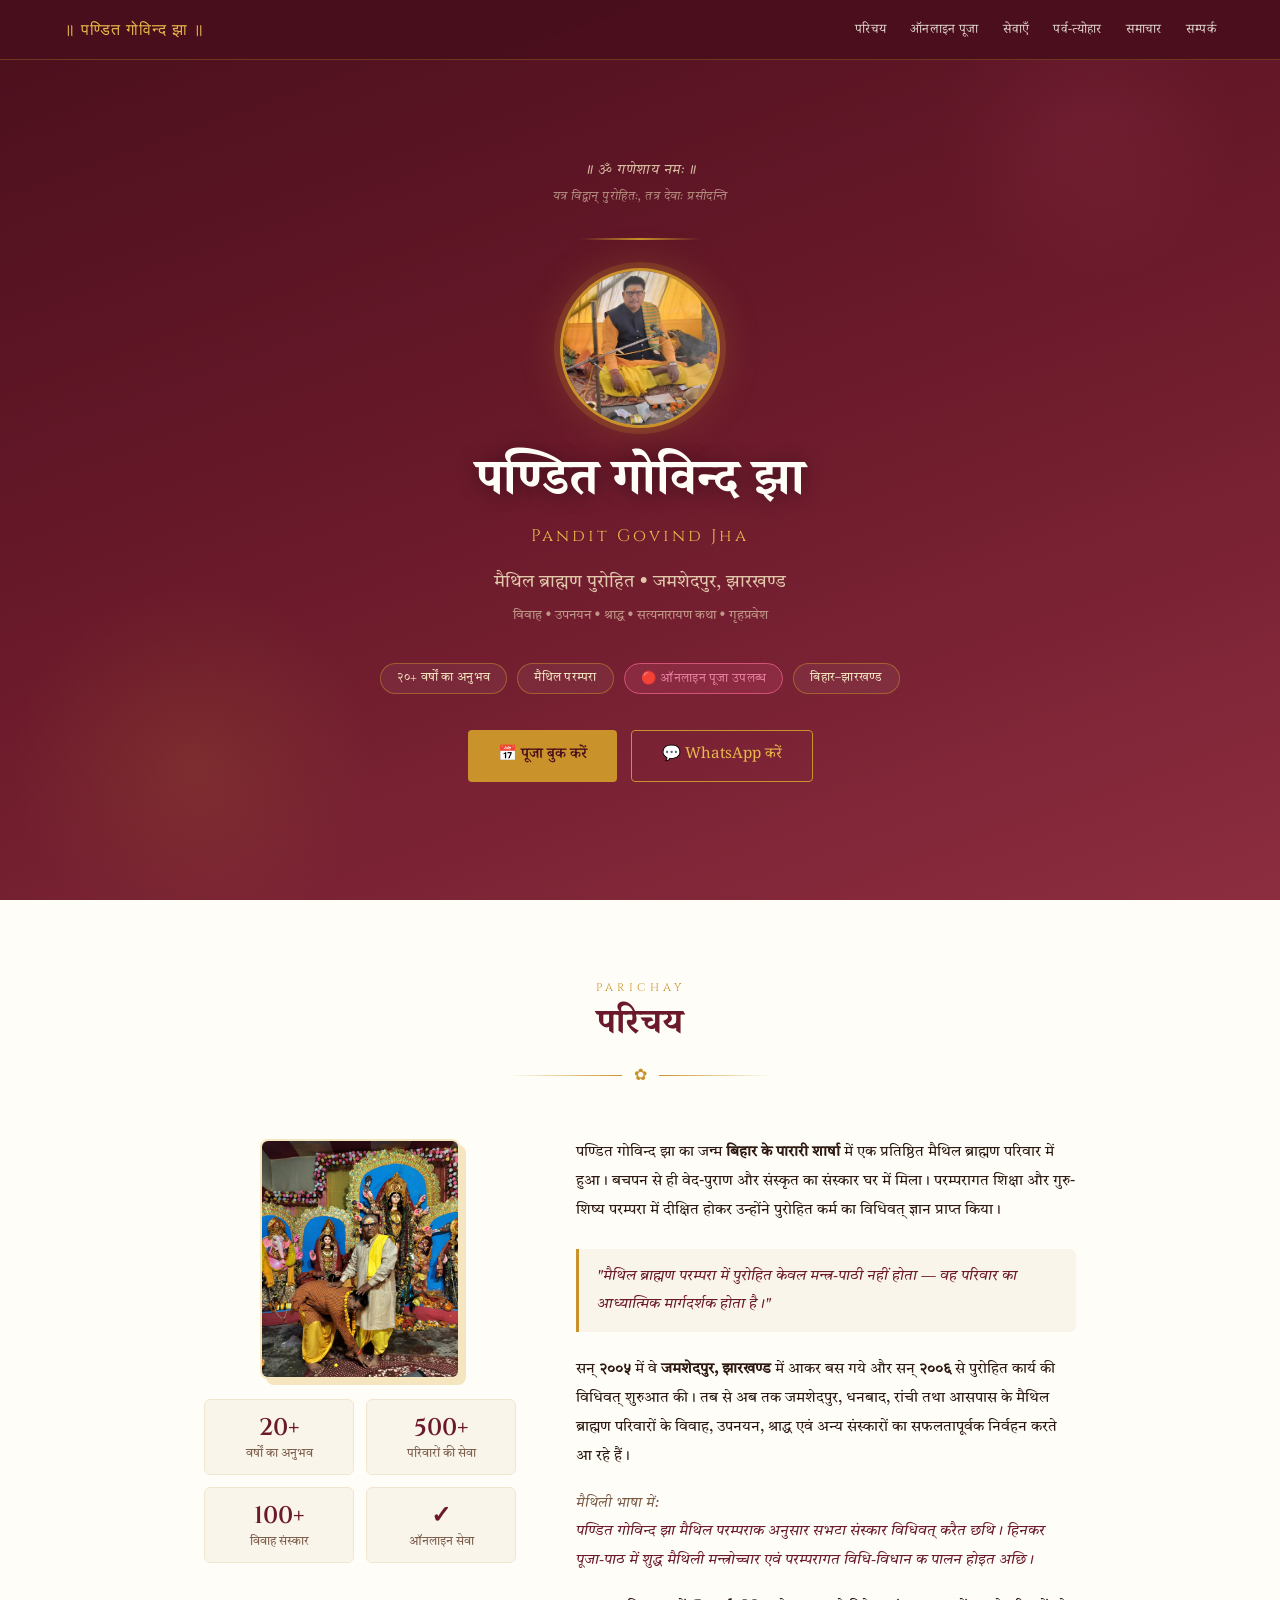
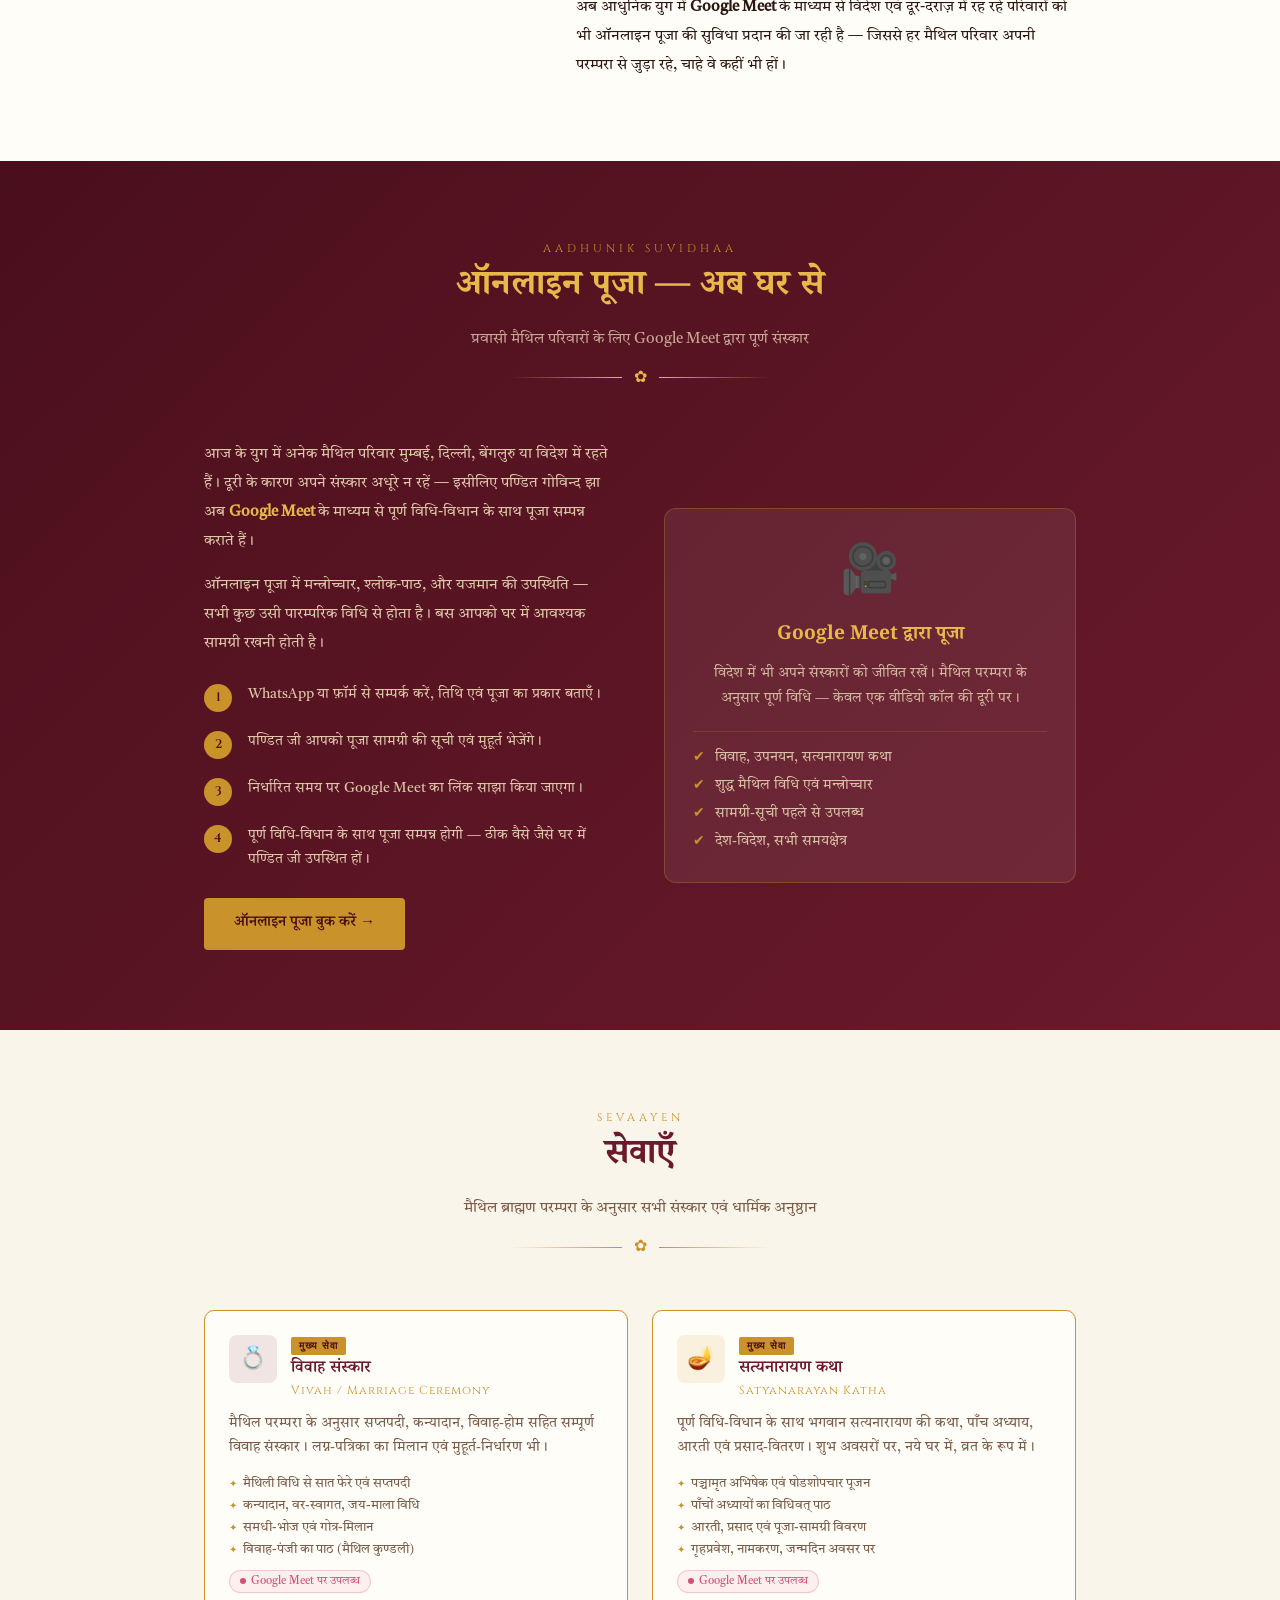
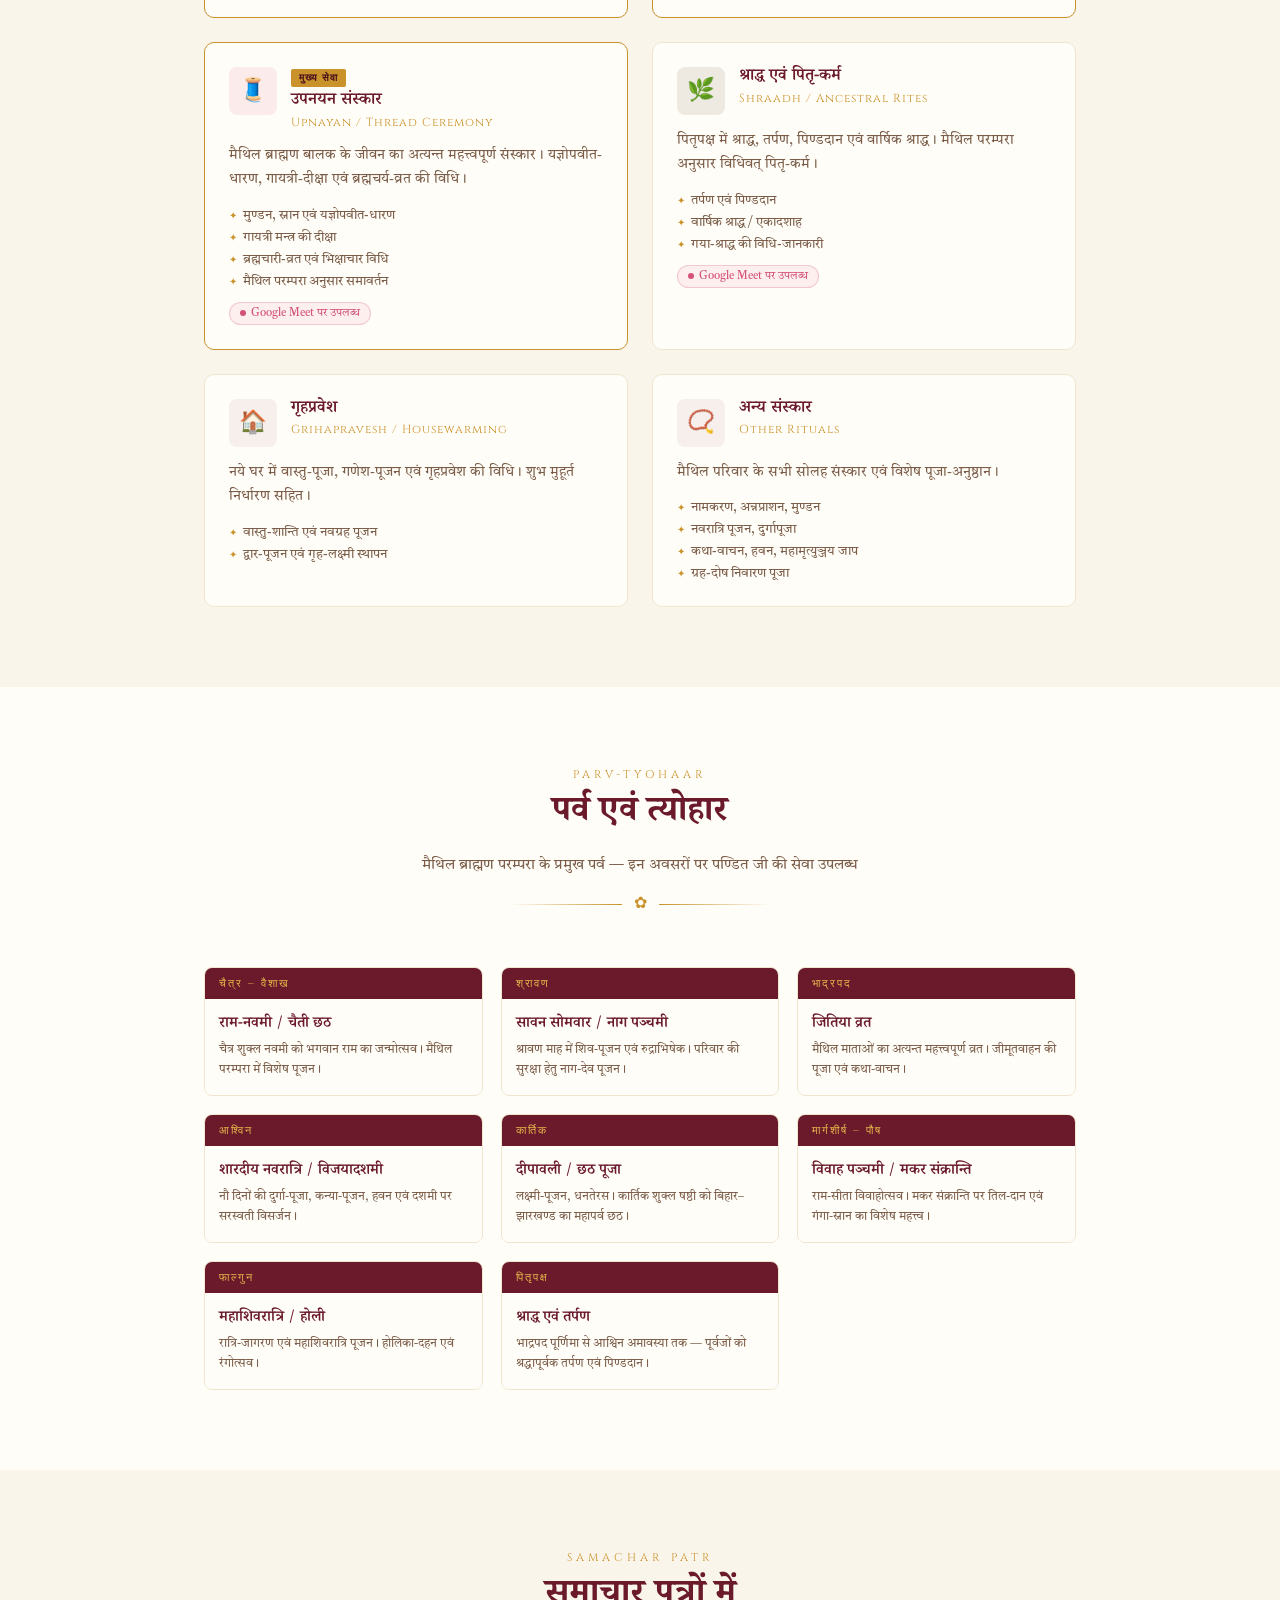
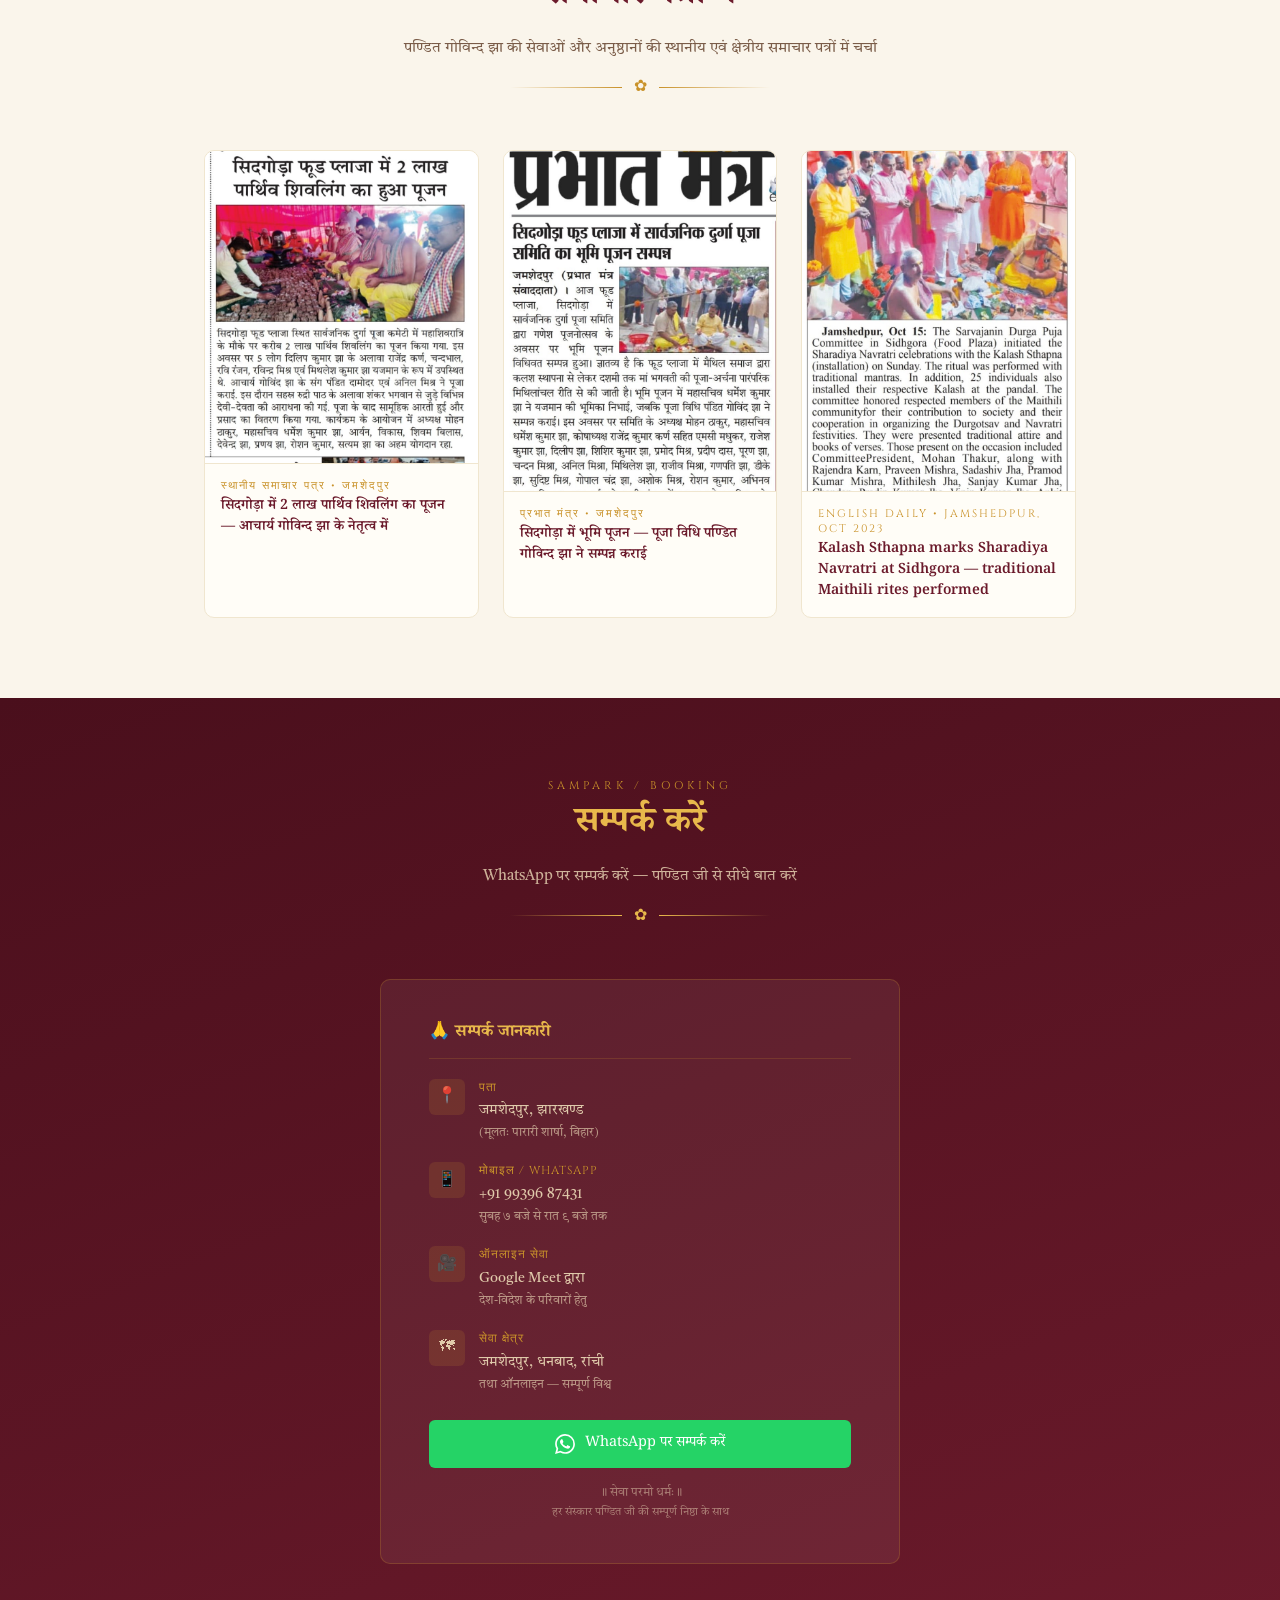
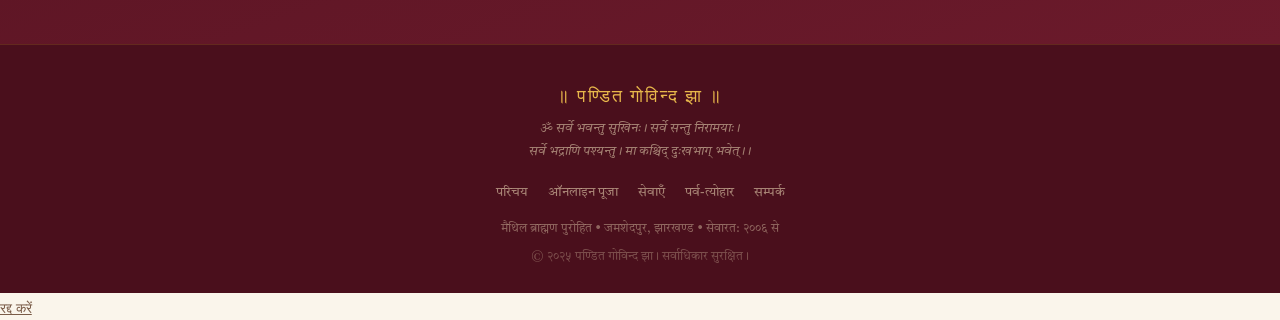
==== commit 7c963c6d: "Added image" ====
--- a/index.html
+++ b/index.html
@@ -847,66 +847,17 @@
   #booking .ornament-lotus { color: var(--gold-lt); }
 
   .booking-grid {
-    display: grid;
-    grid-template-columns: 1.2fr 1fr;
-    gap: 60px;
-    align-items: start;
-  }
-
-  .form-group {
-    margin-bottom: 18px;
-  }
-
-  .form-group label {
-    display: block;
-    font-size: 0.82rem;
-    color: var(--gold-pale);
-    margin-bottom: 6px;
-    font-family: 'Noto Serif Devanagari', serif;
-  }
-
-  .form-group input,
-  .form-group select,
-  .form-group textarea {
-    width: 100%;
-    padding: 11px 14px;
-    background: rgba(255,255,255,0.08);
-    border: 1px solid rgba(201,146,42,0.3);
-    border-radius: 5px;
-    color: var(--white);
-    font-family: 'Tiro Devanagari Hindi', serif;
-    font-size: 0.9rem;
-    outline: none;
-    transition: border-color 0.2s, background 0.2s;
-  }
-
-  .form-group input::placeholder,
-  .form-group textarea::placeholder {
-    color: rgba(245,230,192,0.35);
-  }
-
-  .form-group input:focus,
-  .form-group select:focus,
-  .form-group textarea:focus {
-    border-color: var(--gold);
-    background: rgba(255,255,255,0.12);
-  }
-
-  .form-group select option { background: var(--maroon-dk); color: var(--white); }
-
-  .form-row {
-    display: grid;
-    grid-template-columns: 1fr 1fr;
-    gap: 14px;
+    display: flex;
+    justify-content: center;
   }
 
   .booking-info-box {
     background: rgba(255,255,255,0.06);
     border: 1px solid rgba(201,146,42,0.25);
     border-radius: 10px;
-    padding: 28px 24px;
-    position: sticky;
-    top: 80px;
+    padding: 40px 48px;
+    width: 100%;
+    max-width: 520px;
   }
 
   .booking-info-box h3 {
@@ -1089,20 +1040,6 @@
     transform: translateY(0);
   }
 
-  /* ── SUCCESS MESSAGE ── */
-  .form-success {
-    display: none;
-    background: rgba(37,211,102,0.12);
-    border: 1px solid rgba(37,211,102,0.3);
-    border-radius: 8px;
-    padding: 16px;
-    margin-top: 16px;
-    font-size: 0.88rem;
-    color: #25D366;
-    text-align: center;
-    line-height: 1.7;
-  }
-
   /* ── MOBILE ── */
   @media (max-width: 768px) {
     nav { padding: 0 4%; }
@@ -1113,9 +1050,7 @@
     .about-grid { grid-template-columns: 1fr; gap: 36px; }
     .about-left { position: static; }
     .online-grid { grid-template-columns: 1fr; gap: 32px; }
-    .booking-grid { grid-template-columns: 1fr; gap: 36px; }
-    .form-row { grid-template-columns: 1fr; }
-    .booking-info-box { position: static; }
+    .booking-info-box { padding: 28px 24px; }
     .hero-photo-ring { width: 130px; height: 130px; }
   }
 
@@ -1569,26 +1504,26 @@
     <div class="newspaper-grid fade-up">
 
       <div class="newspaper-card">
-        <div class="newspaper-placeholder">
-          <div class="np-icon">📰</div>
-          <p class="np-hint">समाचार पत्र की कटिंग</p>
-          <p class="np-sub">जल्द आ रहा है</p>
+        <img src="[data-uri]" alt="सिदगोड़ा में 2 लाख पार्थिव शिवलिंग पूजन — आचार्य गोविन्द झा" loading="lazy">
+        <div class="newspaper-caption">
+          <span class="np-source">स्थानीय समाचार पत्र • जमशेदपुर</span>
+          <p class="np-title">सिदगोड़ा में 2 लाख पार्थिव शिवलिंग का पूजन — आचार्य गोविन्द झा के नेतृत्व में</p>
         </div>
       </div>
 
       <div class="newspaper-card">
-        <div class="newspaper-placeholder">
-          <div class="np-icon">📰</div>
-          <p class="np-hint">समाचार पत्र की कटिंग</p>
-          <p class="np-sub">जल्द आ रहा है</p>
+        <img src="[data-uri]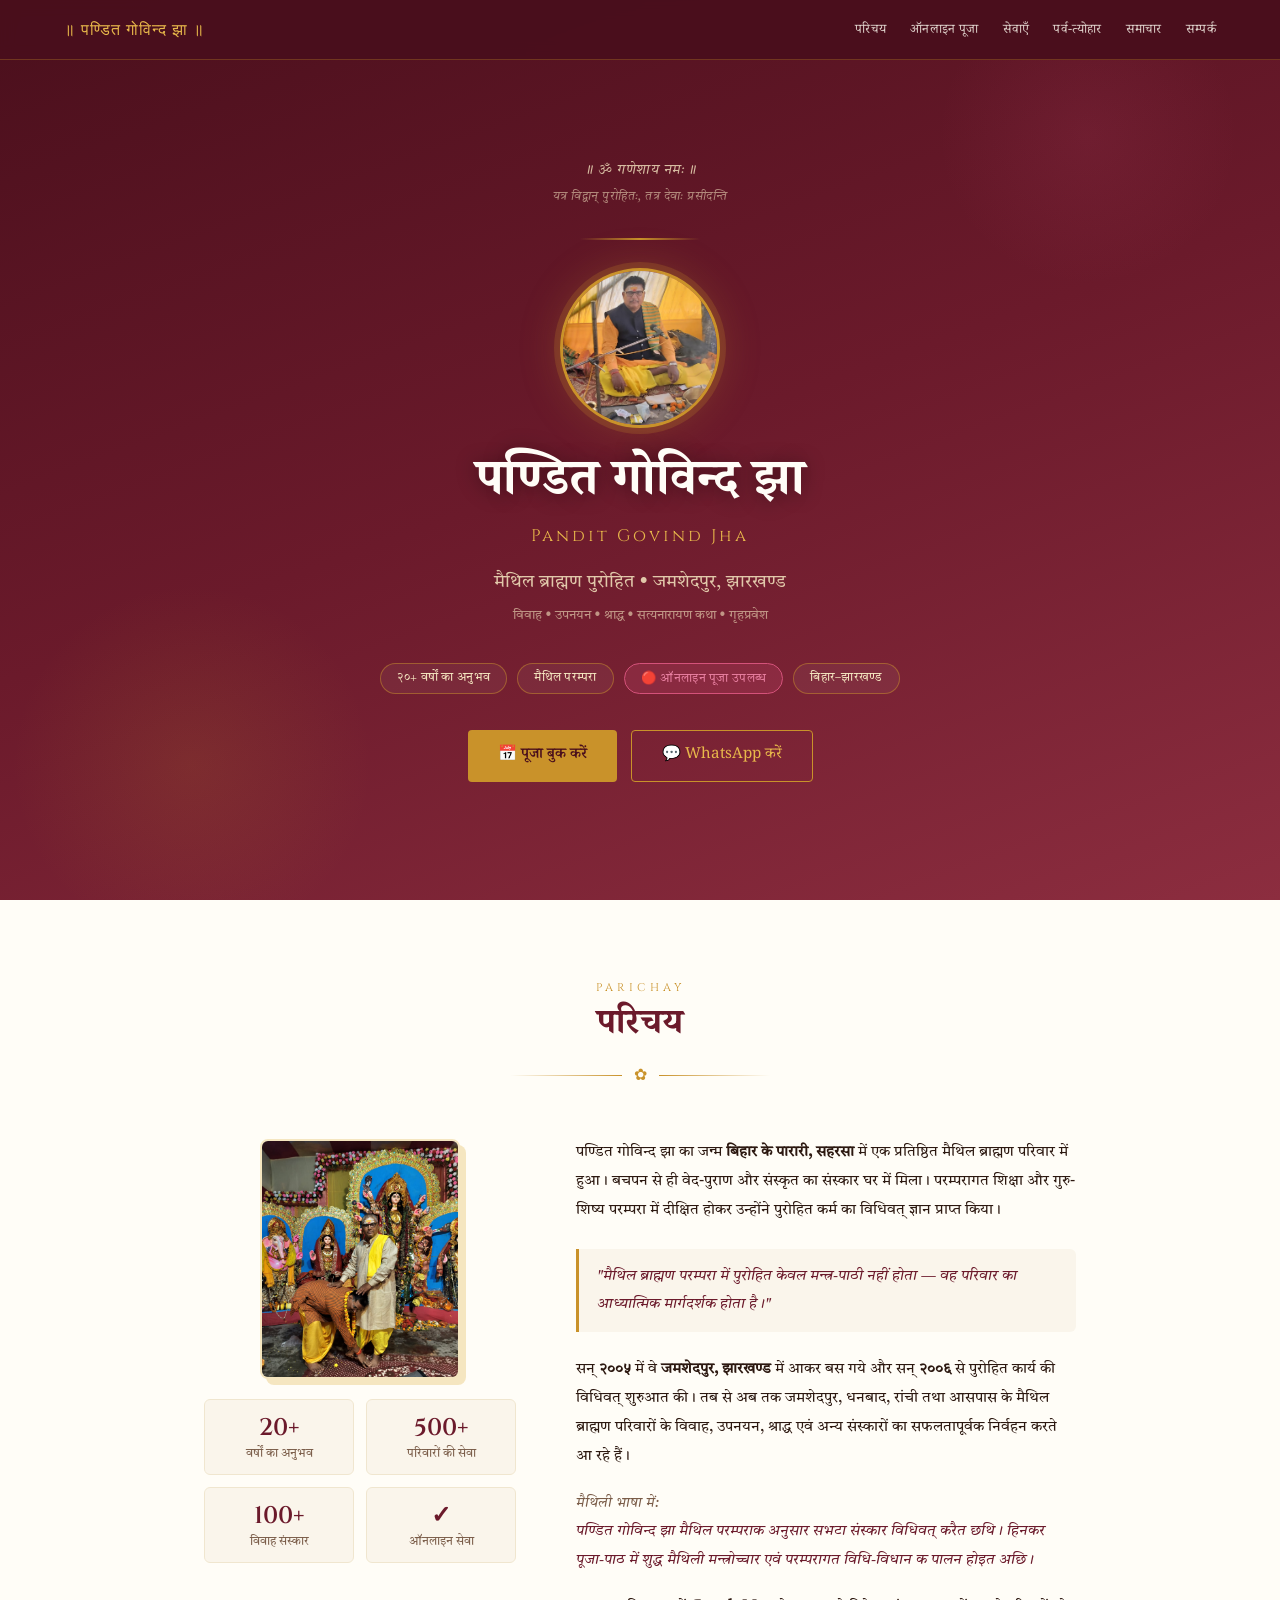
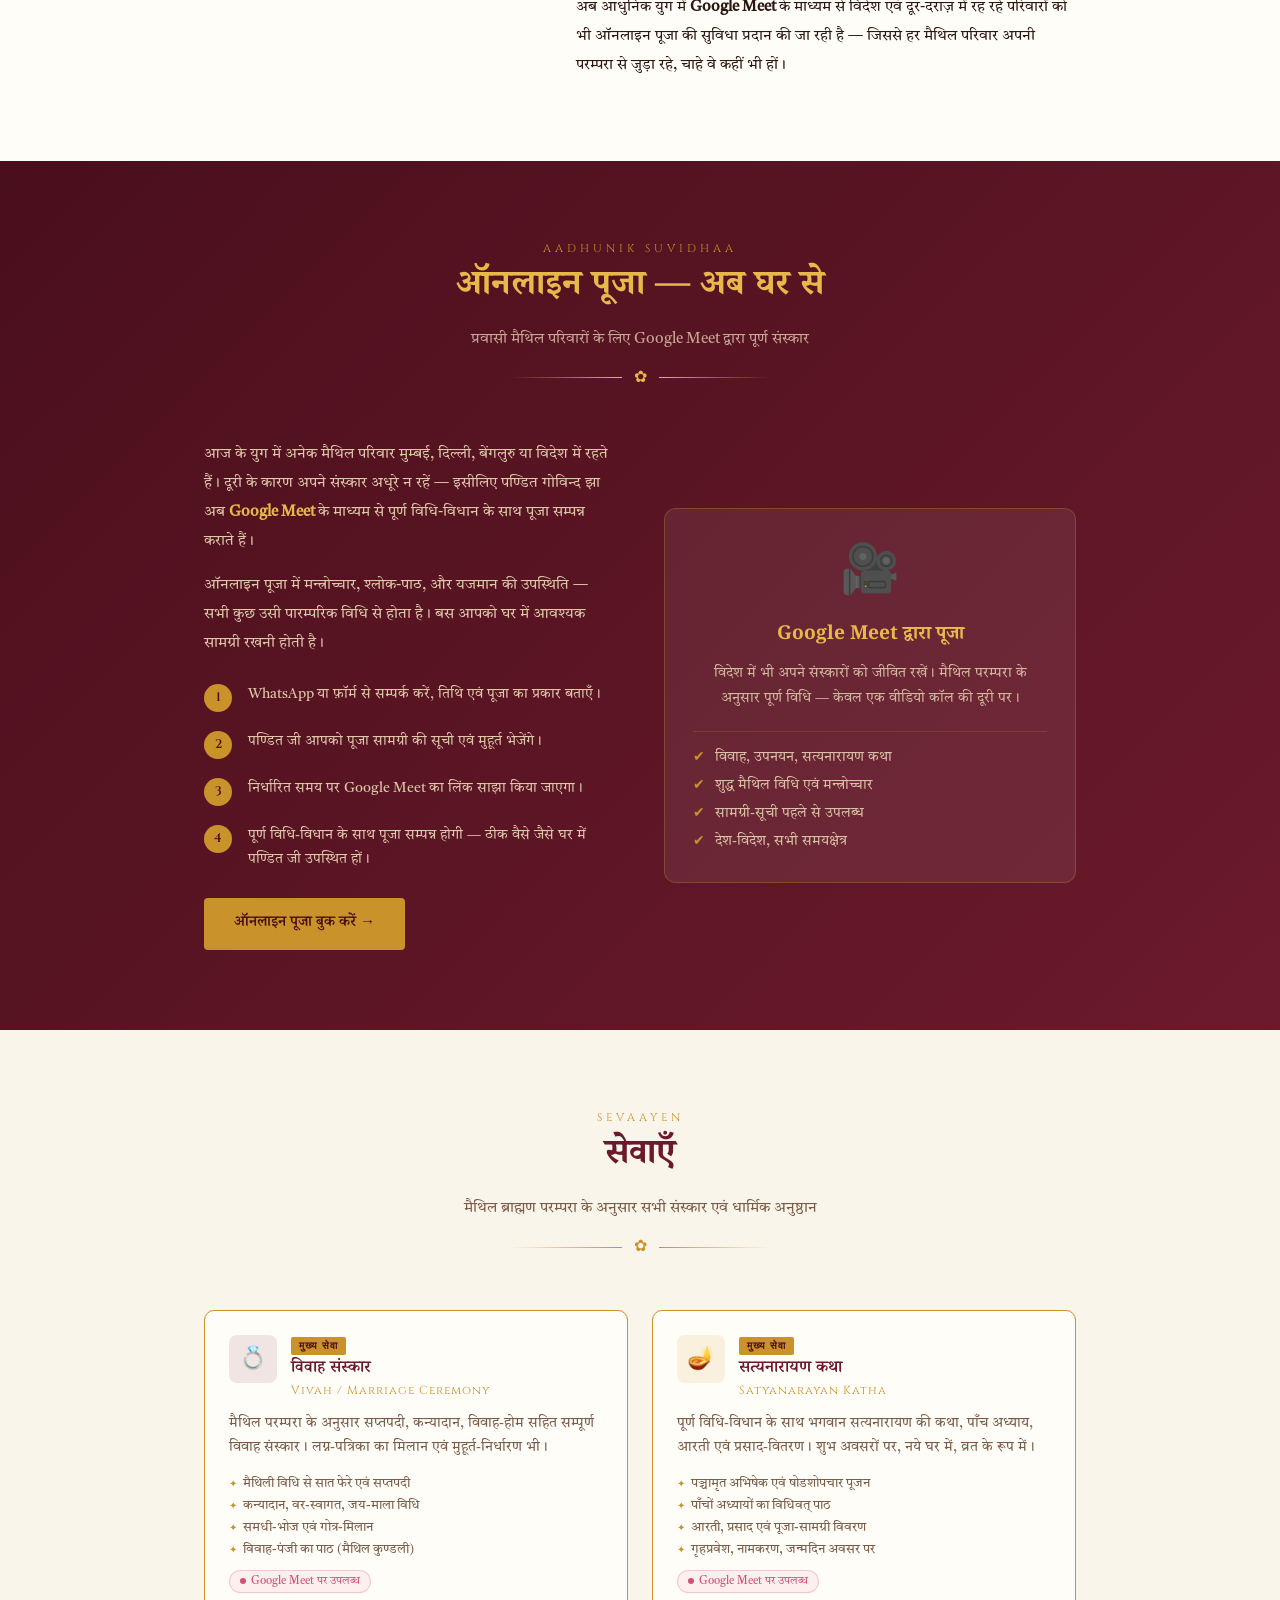
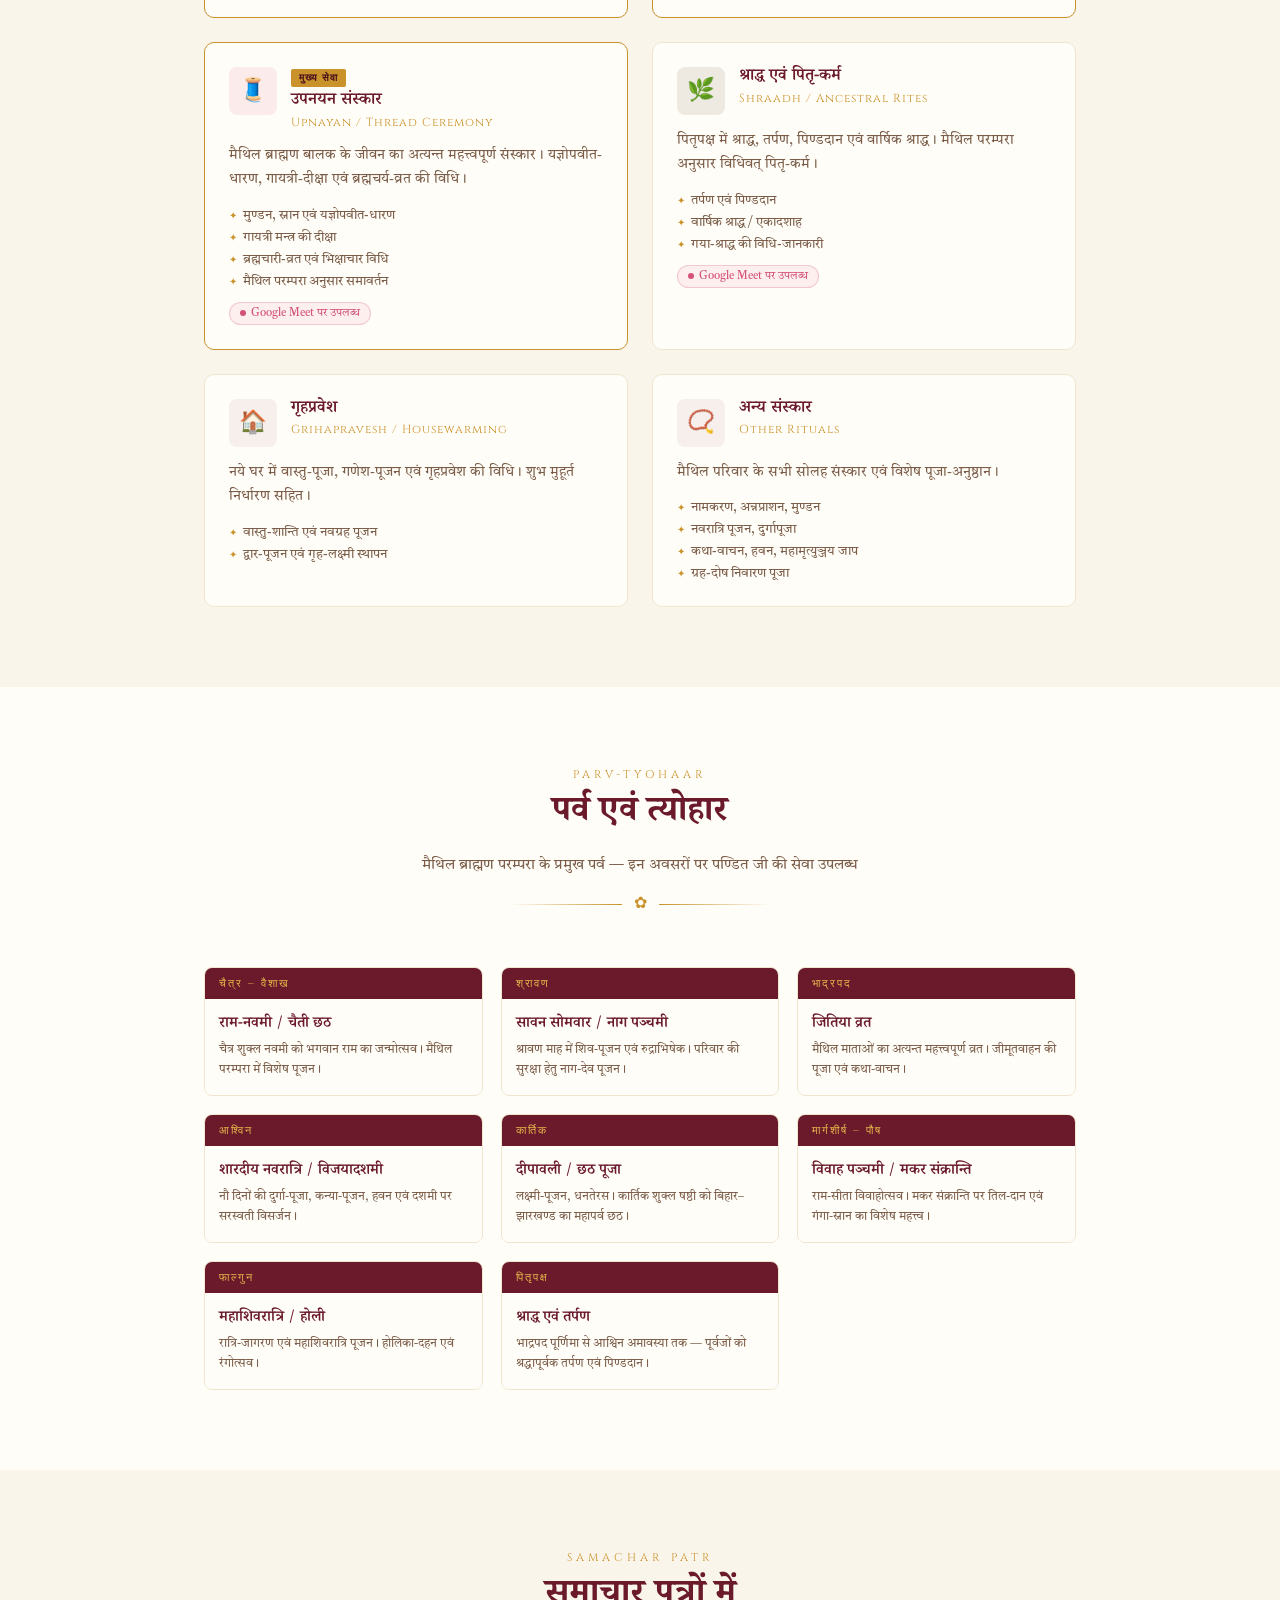
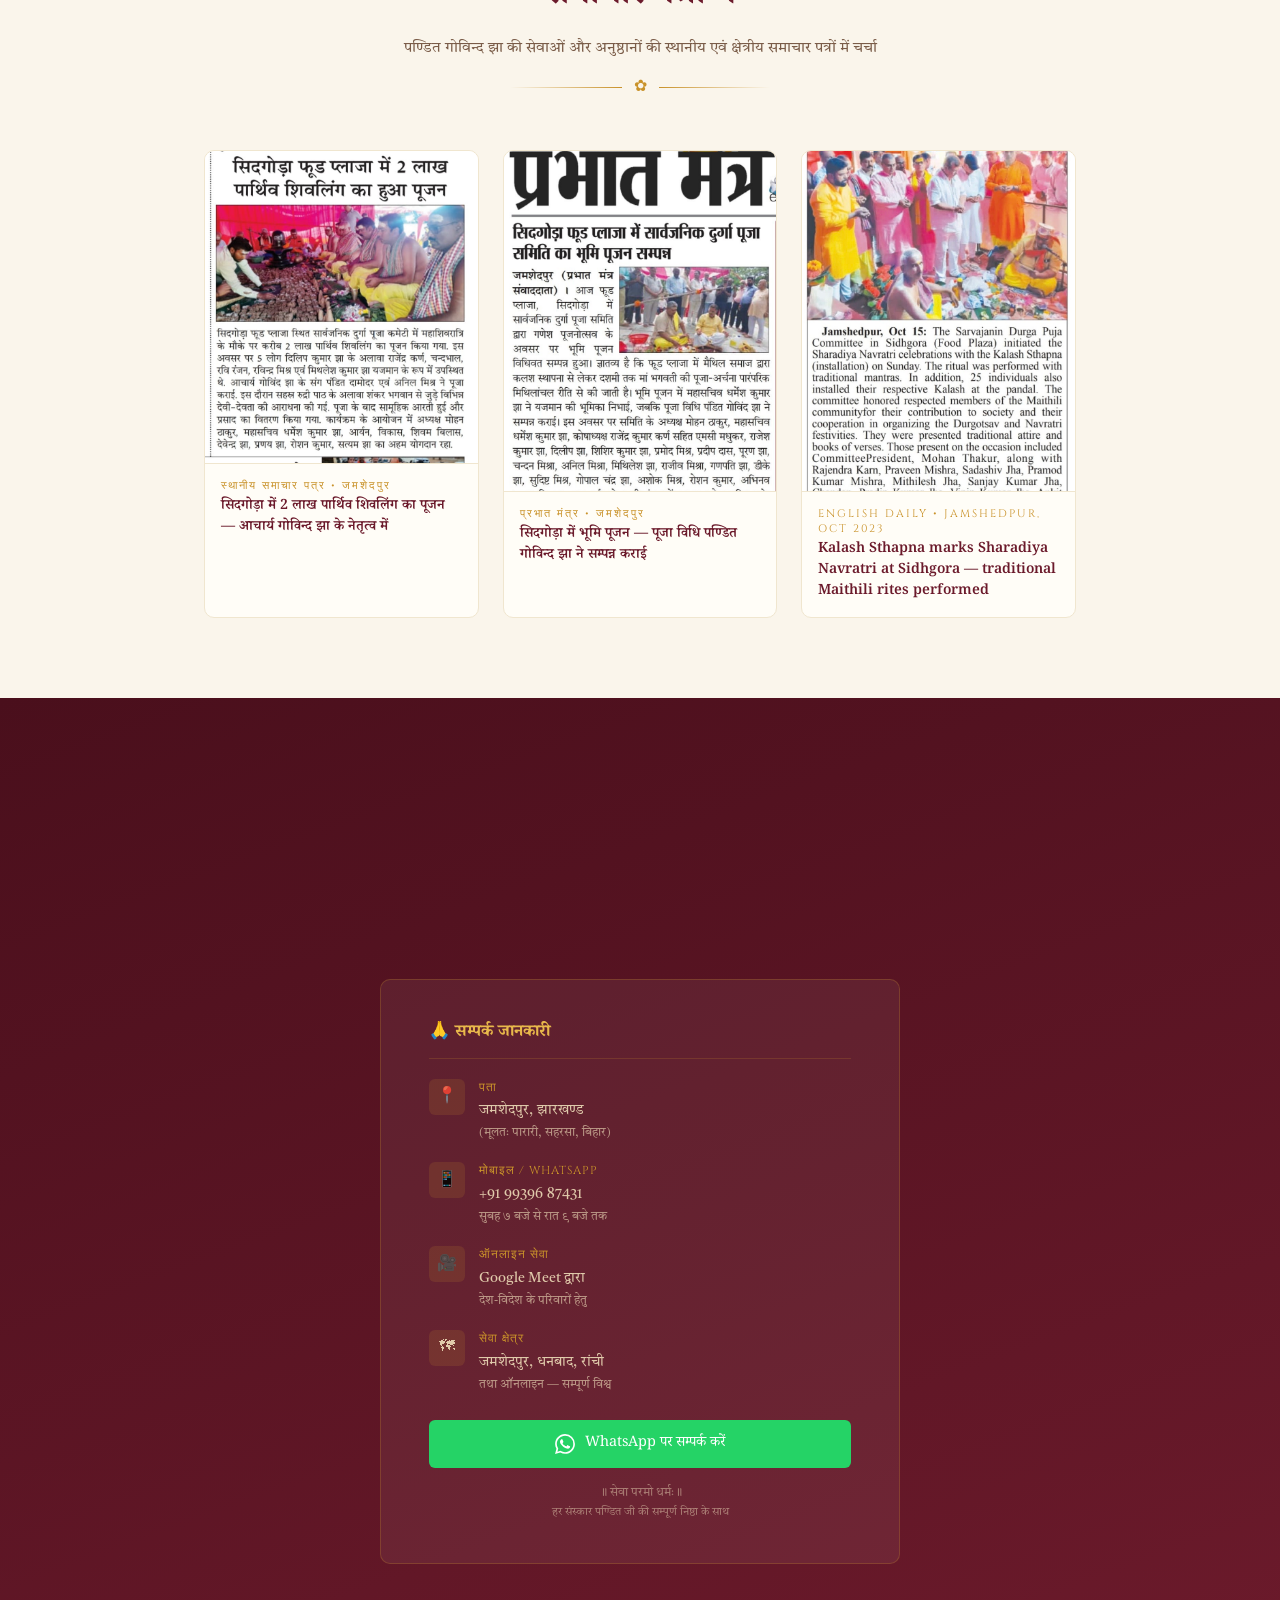
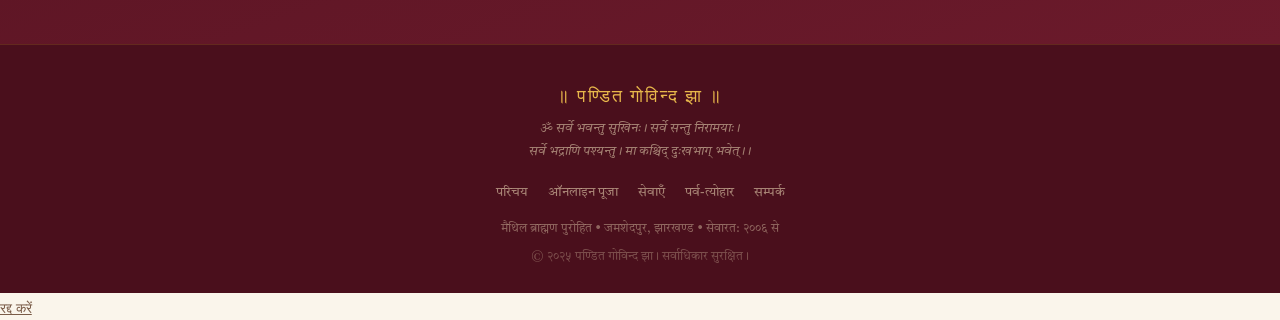
==== commit 27ccf455: "spelling update" ====
--- a/index.html
+++ b/index.html
@@ -1161,7 +1161,7 @@
 
       <div class="about-text fade-up">
         <p>
-          पण्डित गोविन्द झा का जन्म <strong>बिहार के पारारी शार्षा</strong> में एक प्रतिष्ठित मैथिल ब्राह्मण परिवार में हुआ। बचपन से ही वेद-पुराण और संस्कृत का संस्कार घर में मिला। परम्परागत शिक्षा और गुरु-शिष्य परम्परा में दीक्षित होकर उन्होंने पुरोहित कर्म का विधिवत् ज्ञान प्राप्त किया।
+          पण्डित गोविन्द झा का जन्म <strong>बिहार के पारारी, सहरसा</strong> में एक प्रतिष्ठित मैथिल ब्राह्मण परिवार में हुआ। बचपन से ही वेद-पुराण और संस्कृत का संस्कार घर में मिला। परम्परागत शिक्षा और गुरु-शिष्य परम्परा में दीक्षित होकर उन्होंने पुरोहित कर्म का विधिवत् ज्ञान प्राप्त किया।
         </p>
 
         <div class="about-highlight">
@@ -1556,7 +1556,7 @@
           <div>
             <span class="contact-label">पता</span>
             जमशेदपुर, झारखण्ड<br>
-            <span style="font-size:0.78rem; opacity:0.7">(मूलतः पारारी शार्षा, बिहार)</span>
+            <span style="font-size:0.78rem; opacity:0.7">(मूलतः पारारी, सहरसा, बिहार)</span>
           </div>
         </div>
 
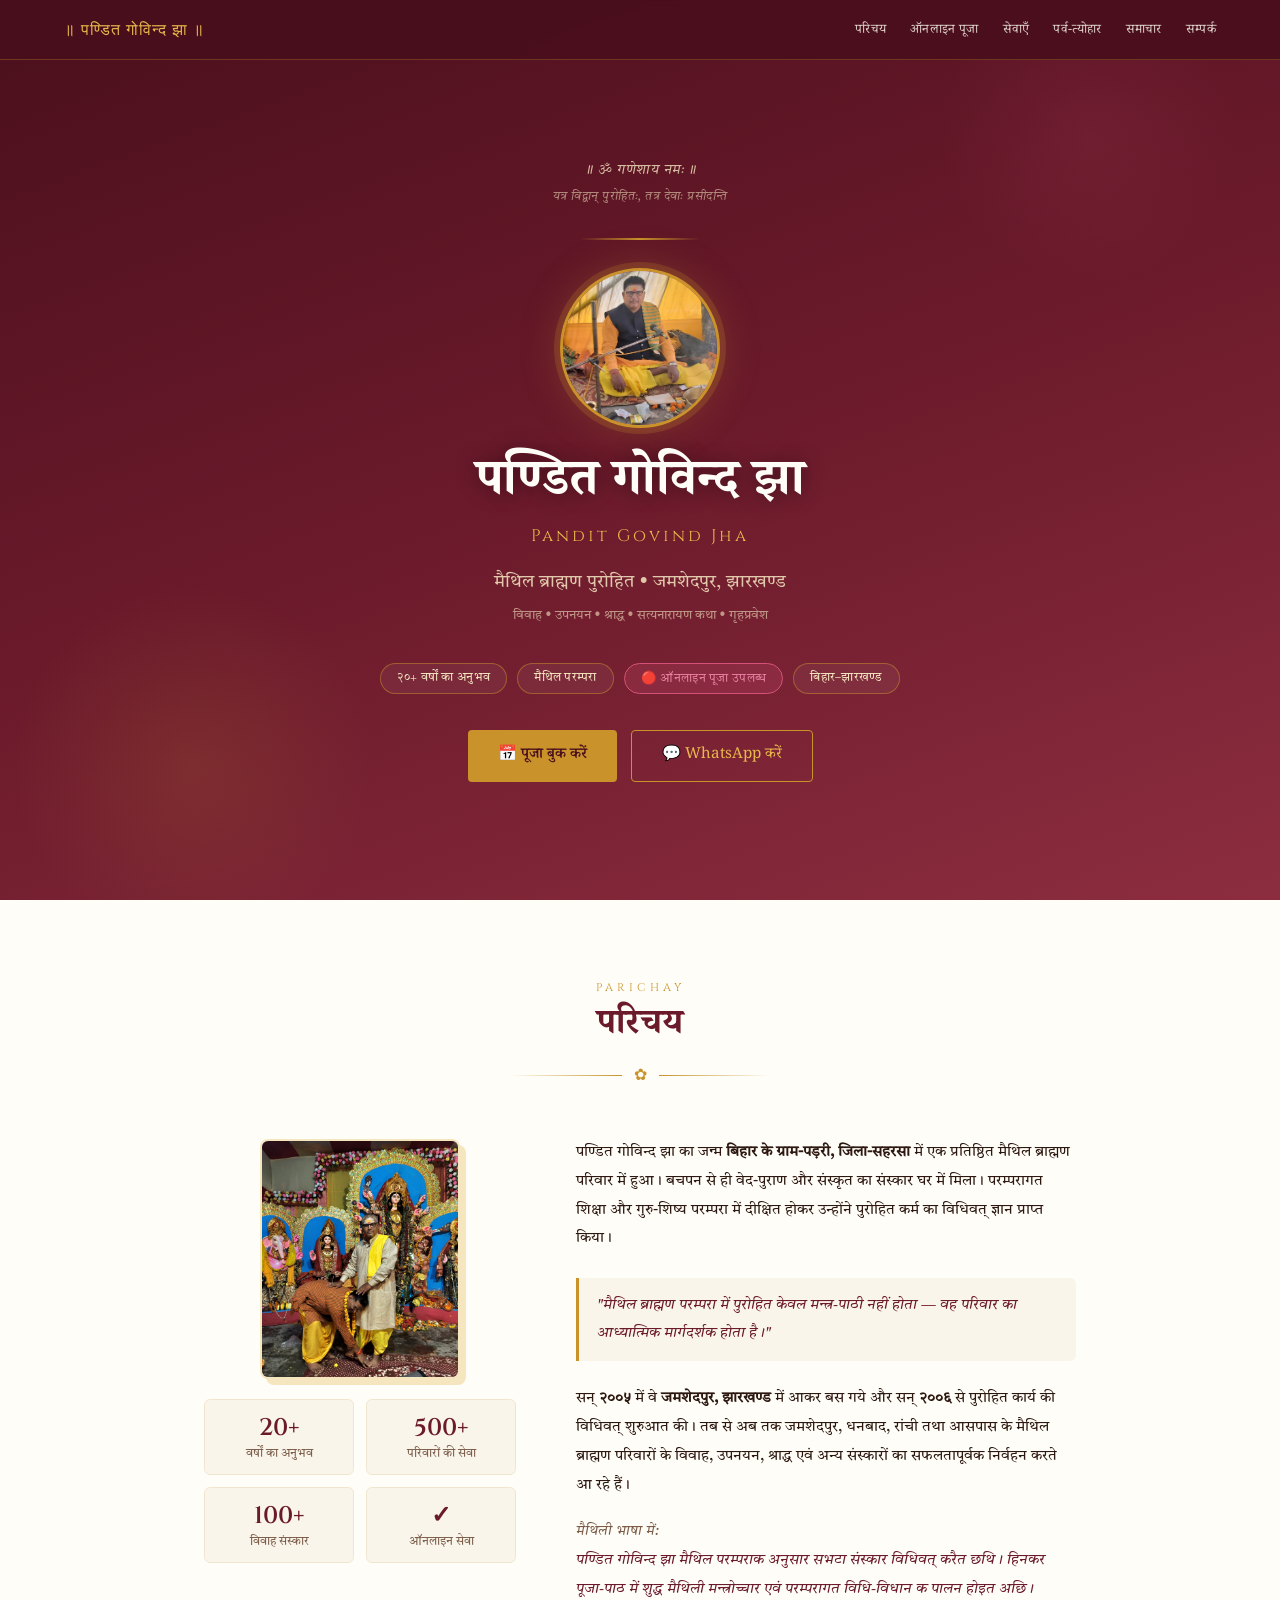
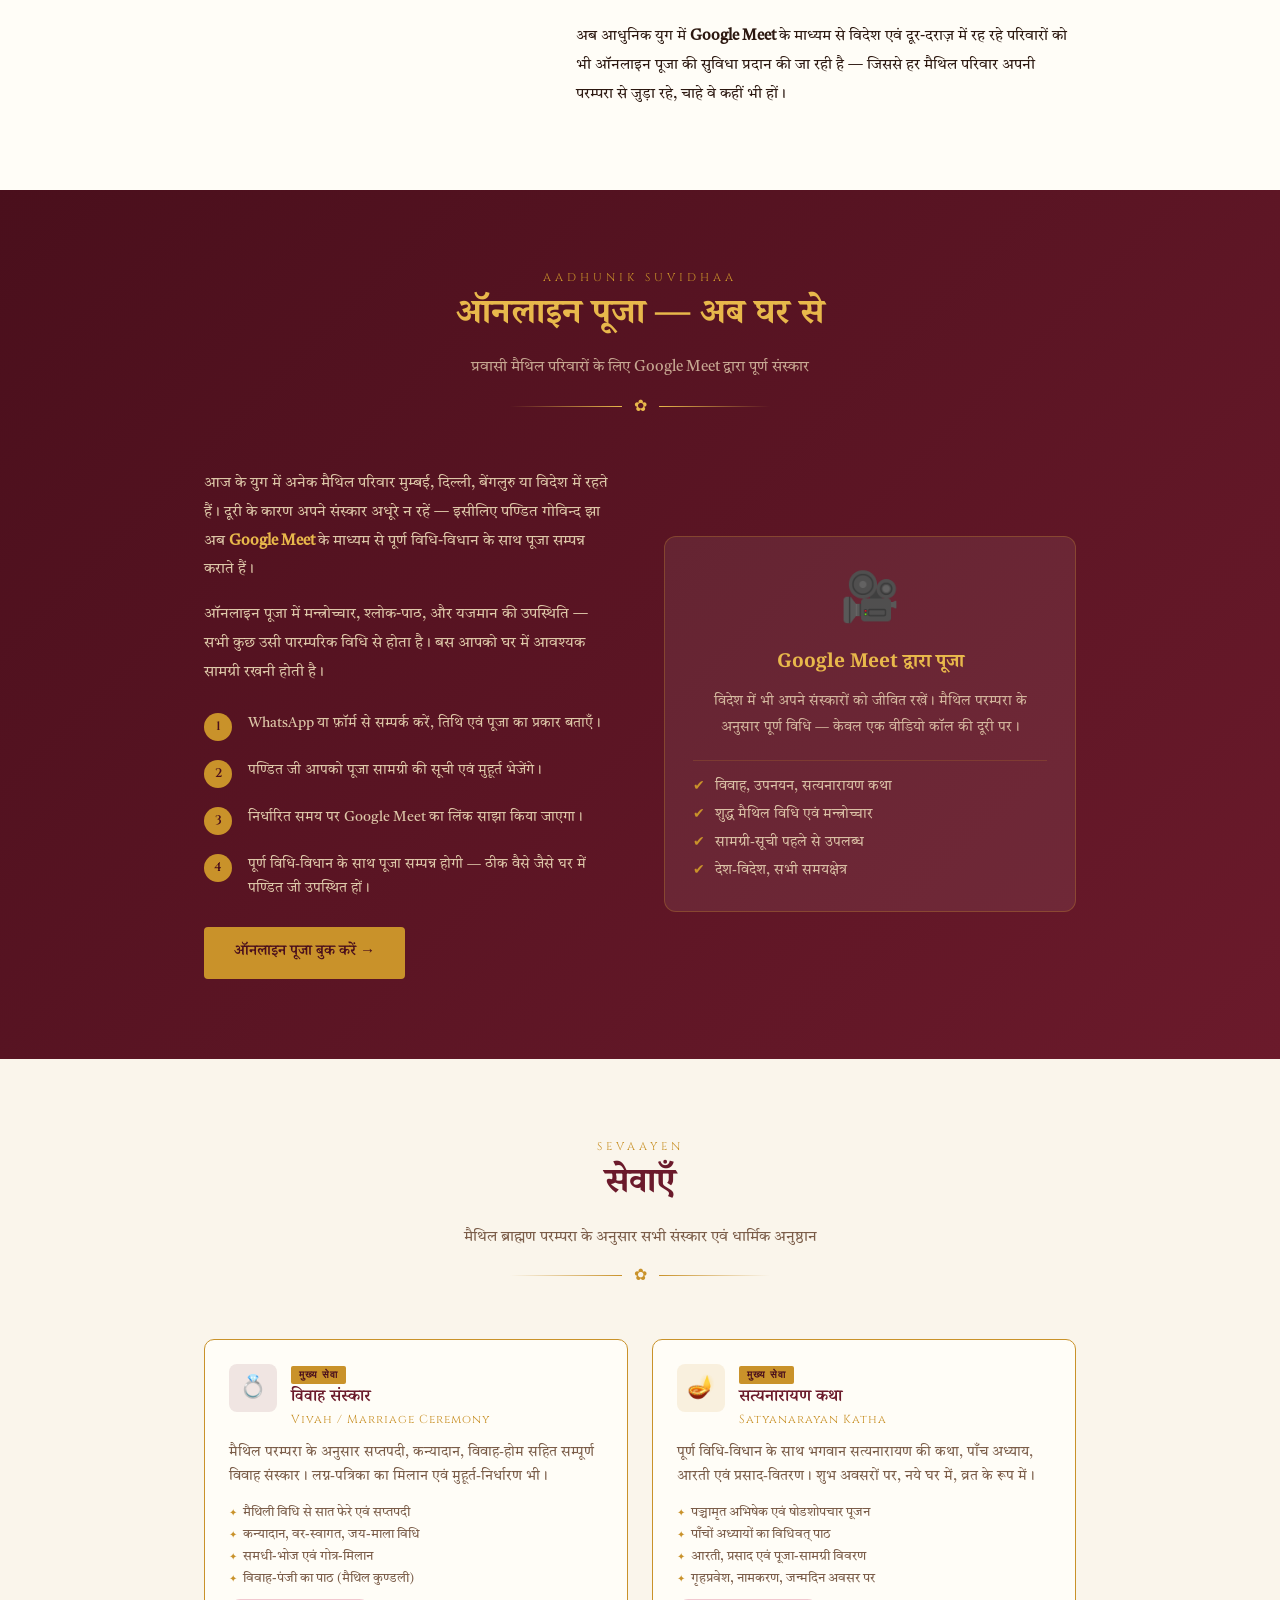
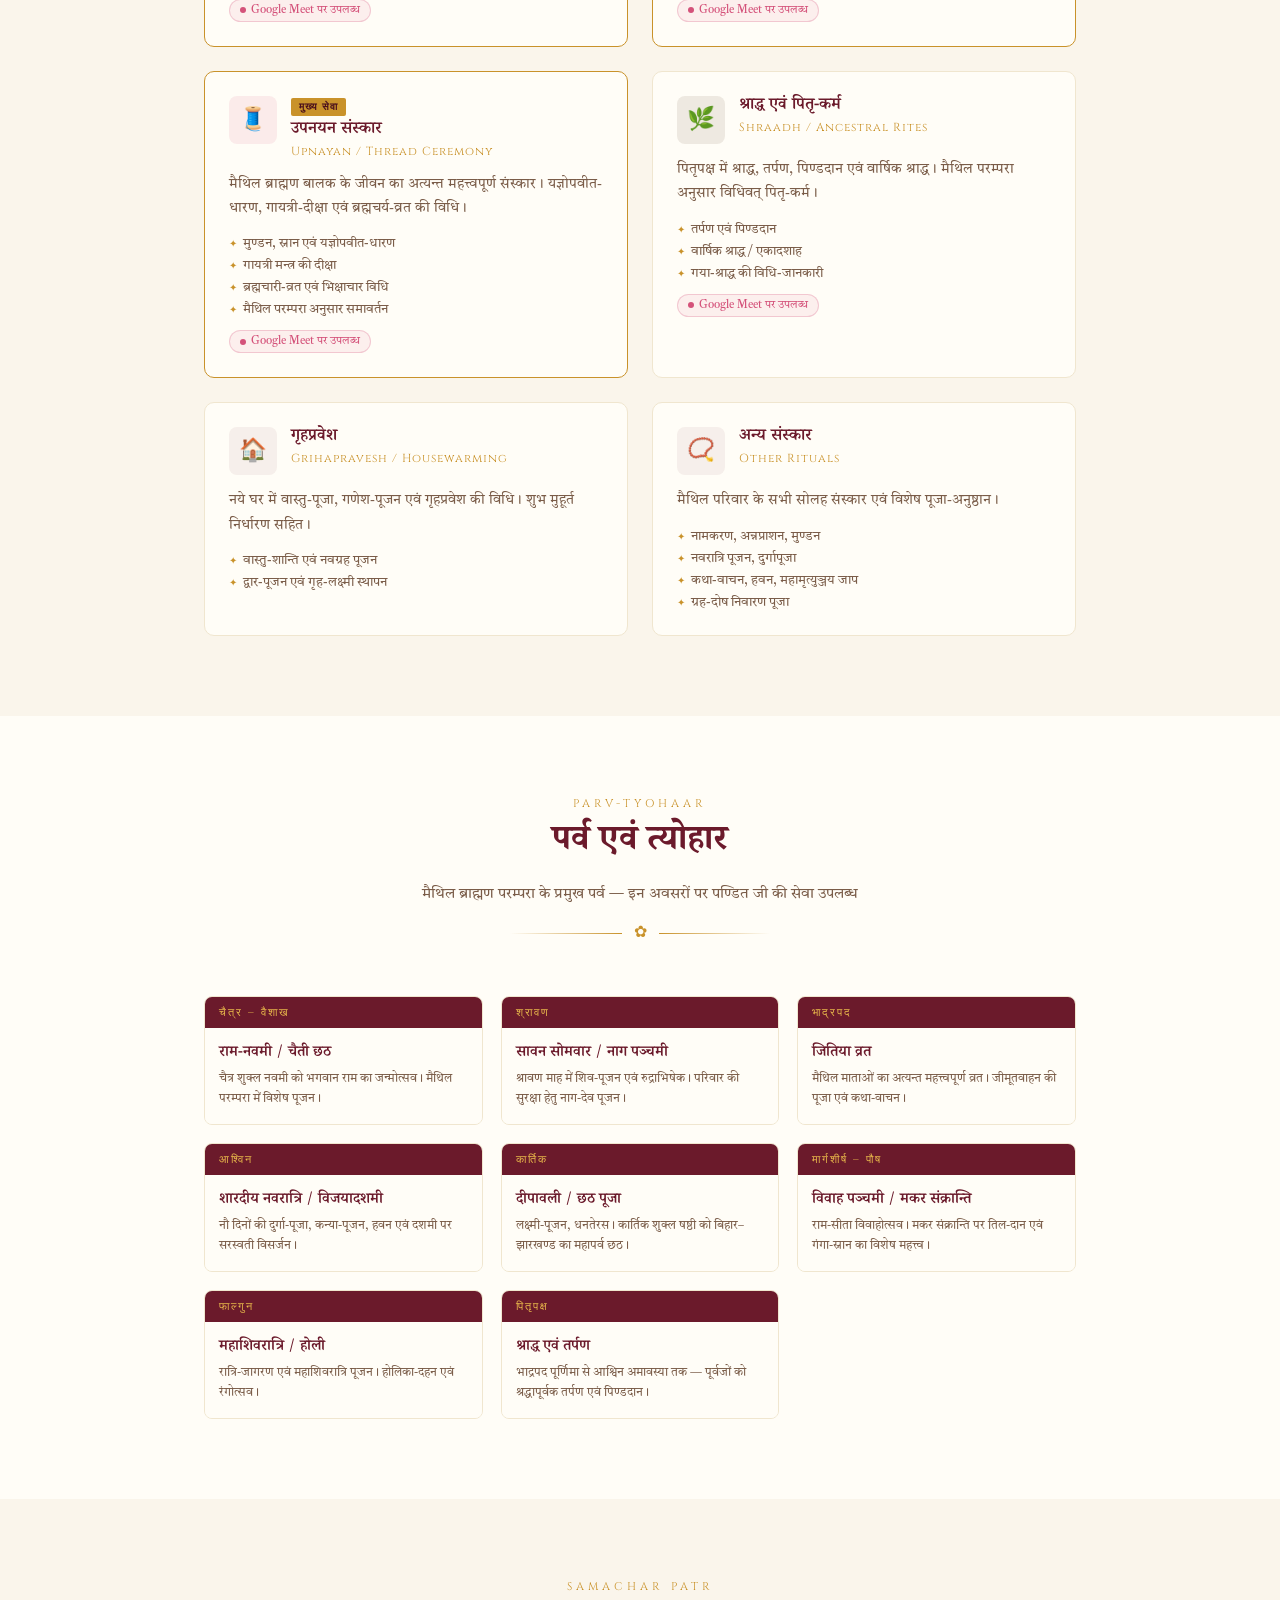
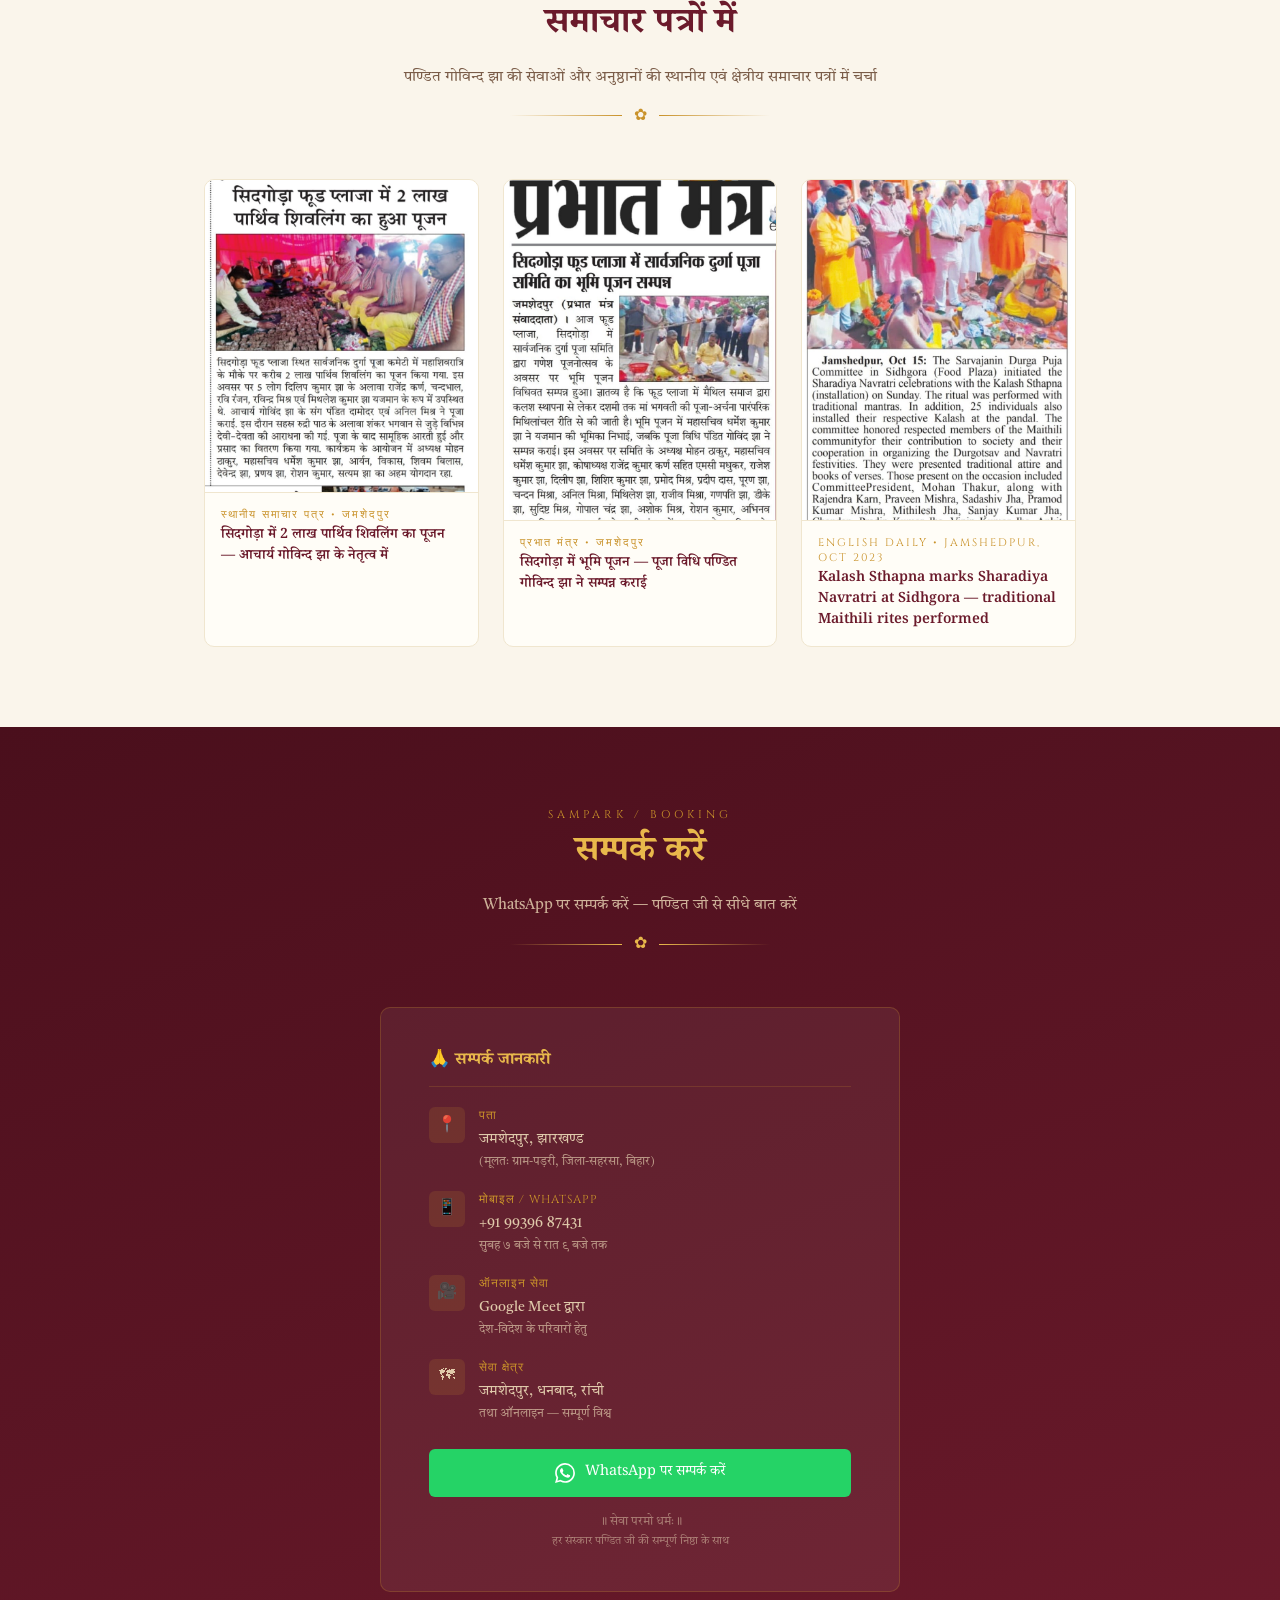
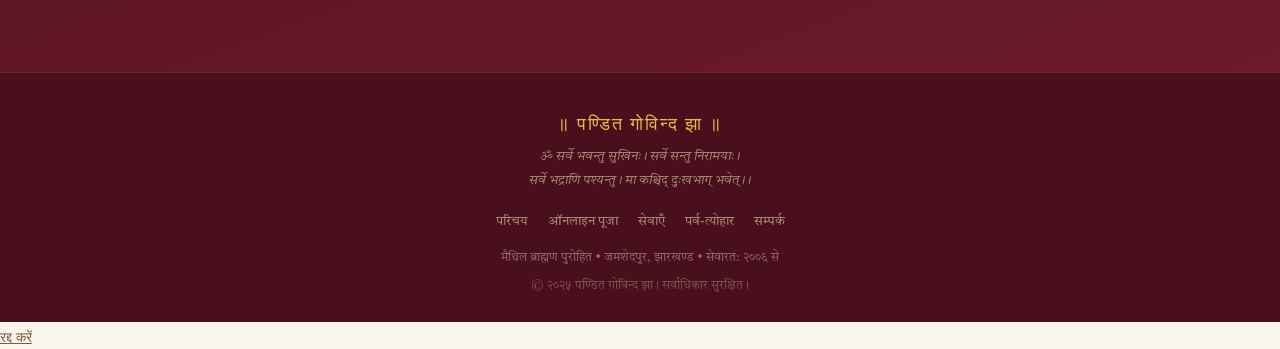
==== commit ff2531a8: "spelling update" ====
--- a/index.html
+++ b/index.html
@@ -1161,7 +1161,7 @@
 
       <div class="about-text fade-up">
         <p>
-          पण्डित गोविन्द झा का जन्म <strong>बिहार के पारारी, सहरसा</strong> में एक प्रतिष्ठित मैथिल ब्राह्मण परिवार में हुआ। बचपन से ही वेद-पुराण और संस्कृत का संस्कार घर में मिला। परम्परागत शिक्षा और गुरु-शिष्य परम्परा में दीक्षित होकर उन्होंने पुरोहित कर्म का विधिवत् ज्ञान प्राप्त किया।
+          पण्डित गोविन्द झा का जन्म <strong>बिहार के ग्राम-पड़री, जिला-सहरसा</strong> में एक प्रतिष्ठित मैथिल ब्राह्मण परिवार में हुआ। बचपन से ही वेद-पुराण और संस्कृत का संस्कार घर में मिला। परम्परागत शिक्षा और गुरु-शिष्य परम्परा में दीक्षित होकर उन्होंने पुरोहित कर्म का विधिवत् ज्ञान प्राप्त किया।
         </p>
 
         <div class="about-highlight">
@@ -1556,7 +1556,7 @@
           <div>
             <span class="contact-label">पता</span>
             जमशेदपुर, झारखण्ड<br>
-            <span style="font-size:0.78rem; opacity:0.7">(मूलतः पारारी, सहरसा, बिहार)</span>
+            <span style="font-size:0.78rem; opacity:0.7">(मूलतः ग्राम-पड़री, जिला-सहरसा, बिहार)</span>
           </div>
         </div>
 
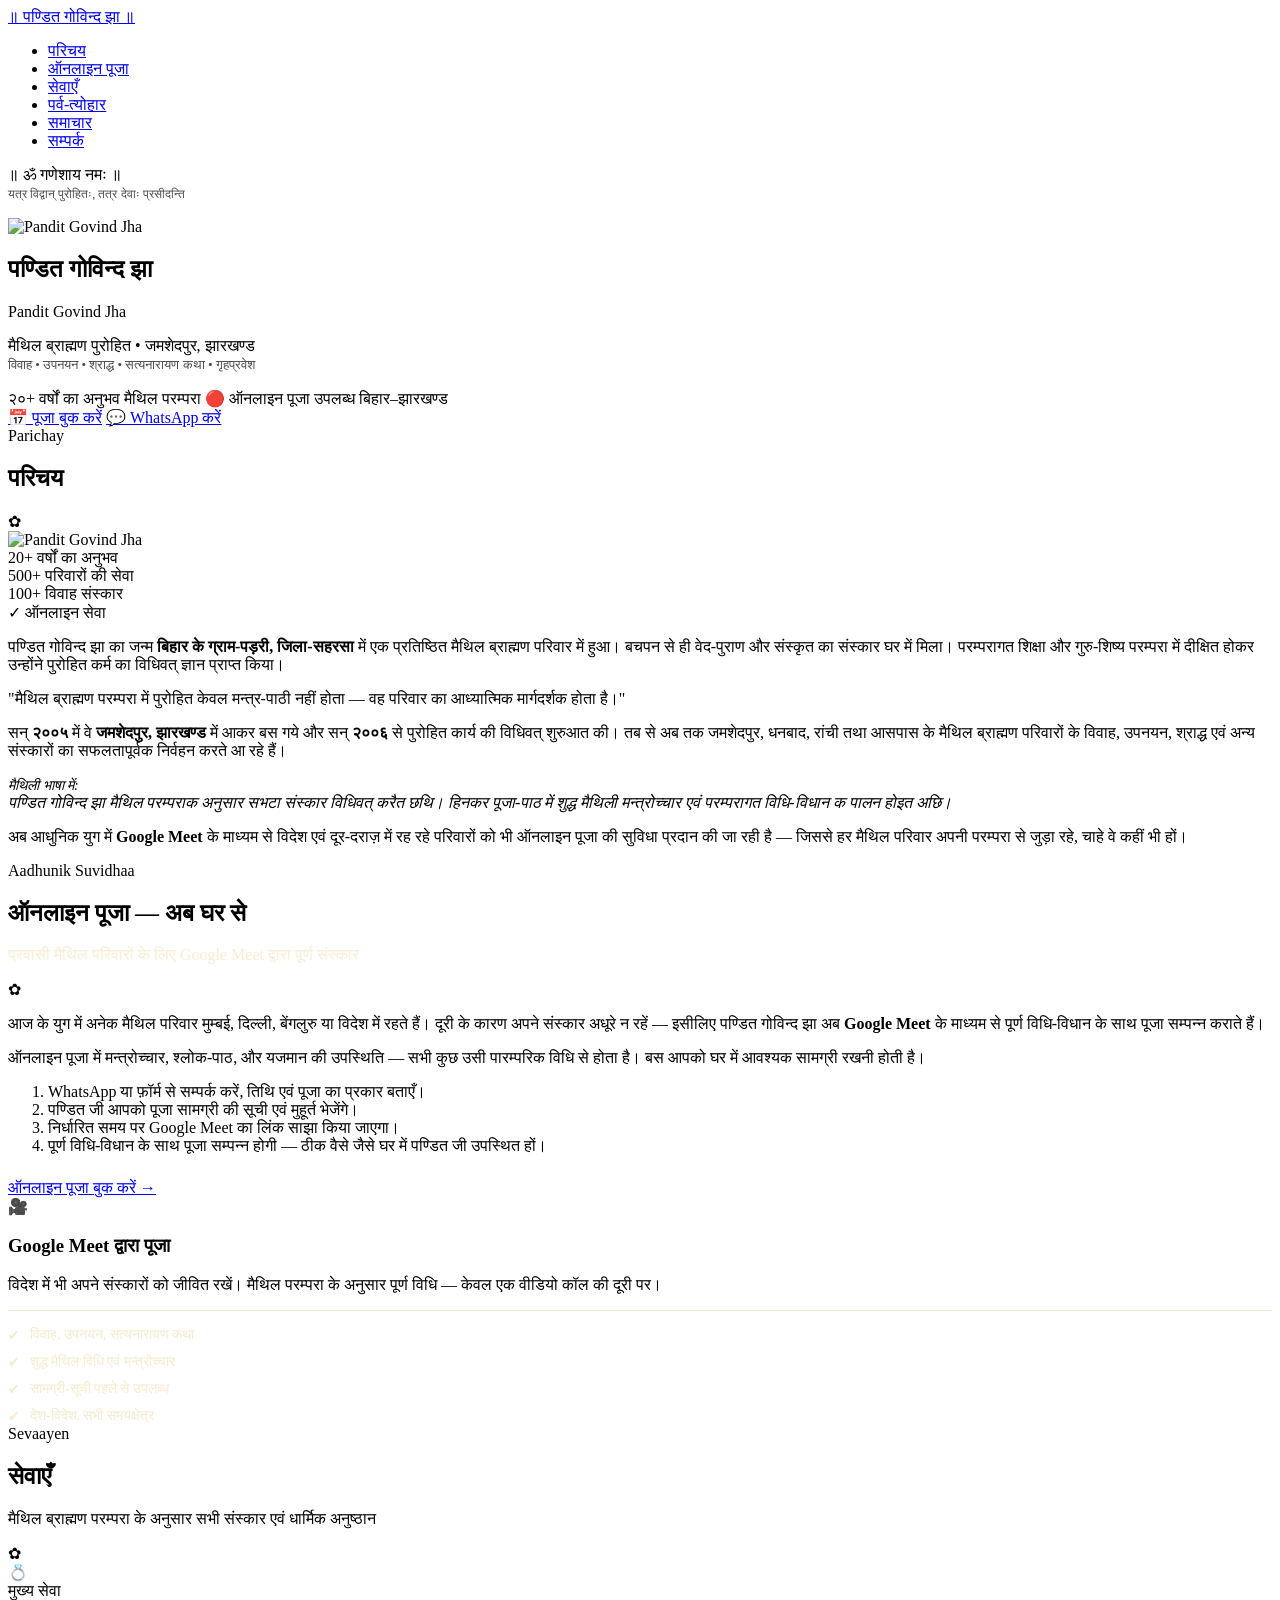
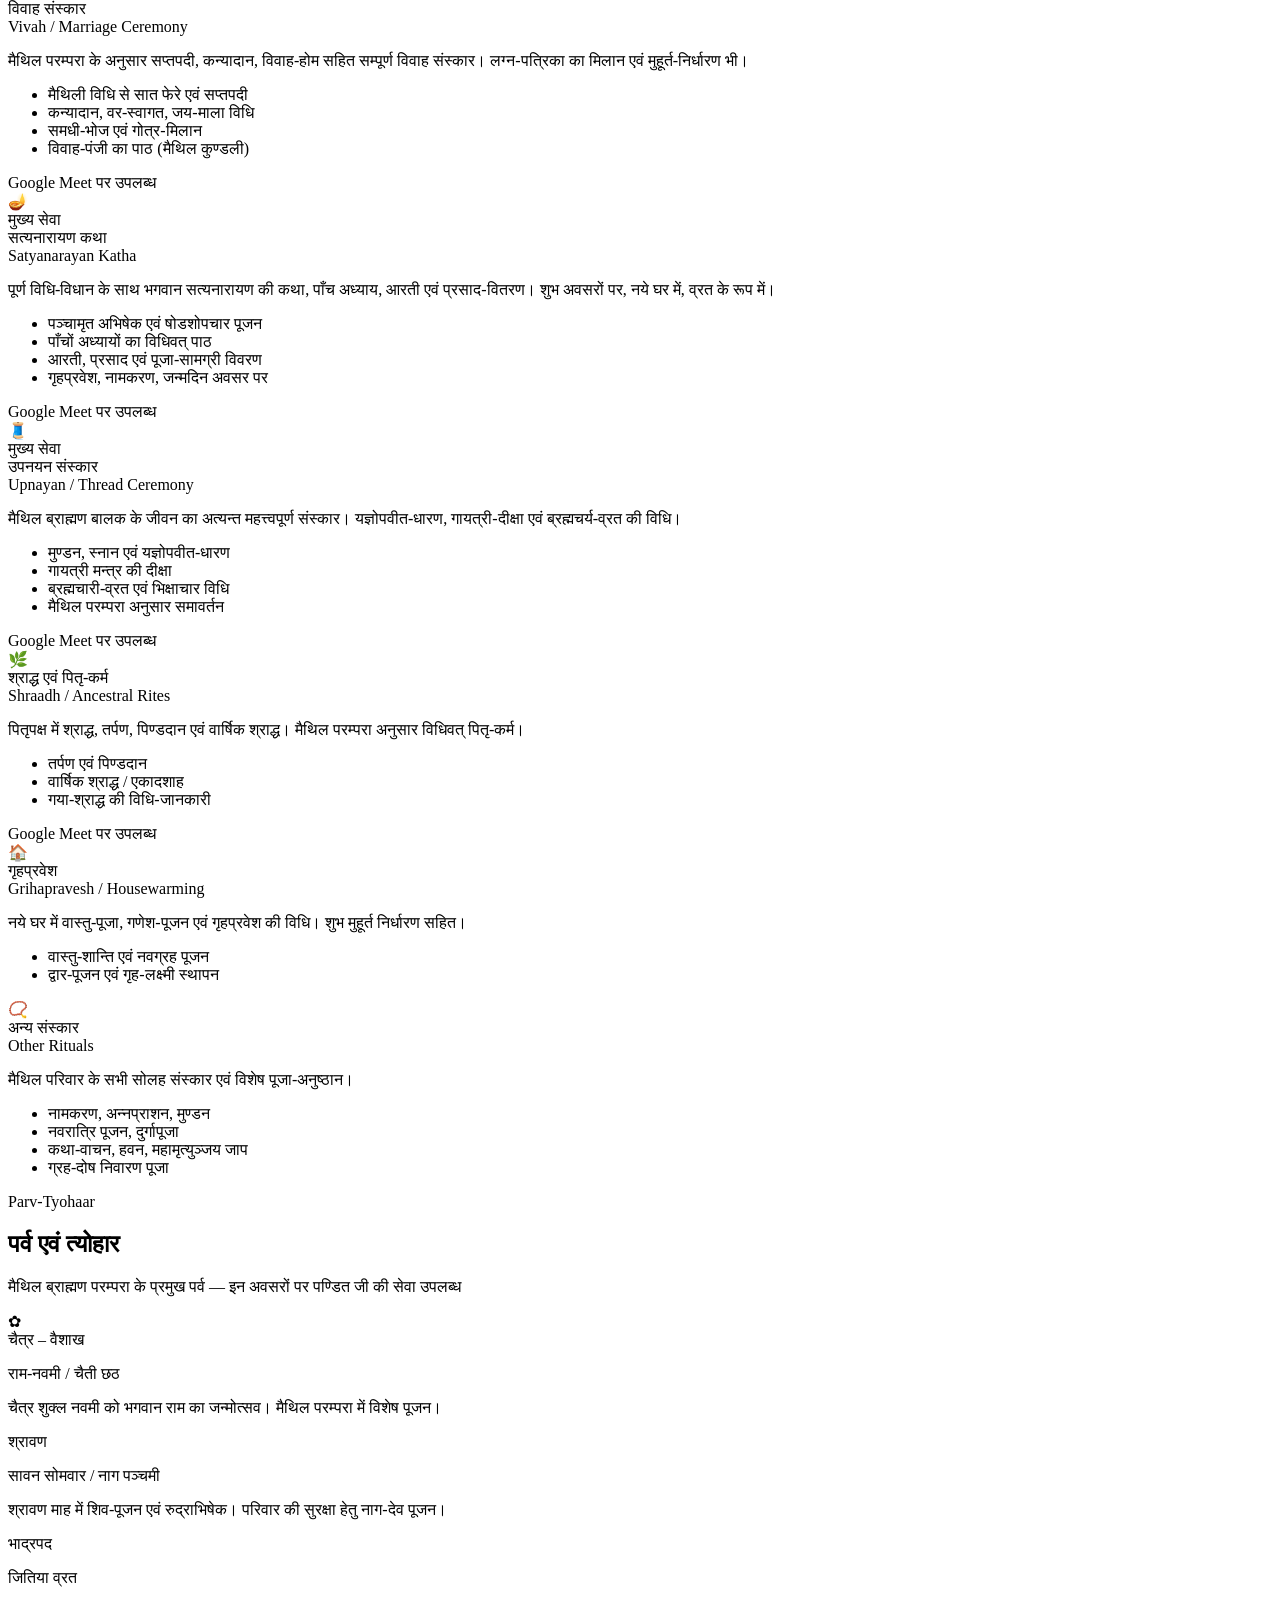
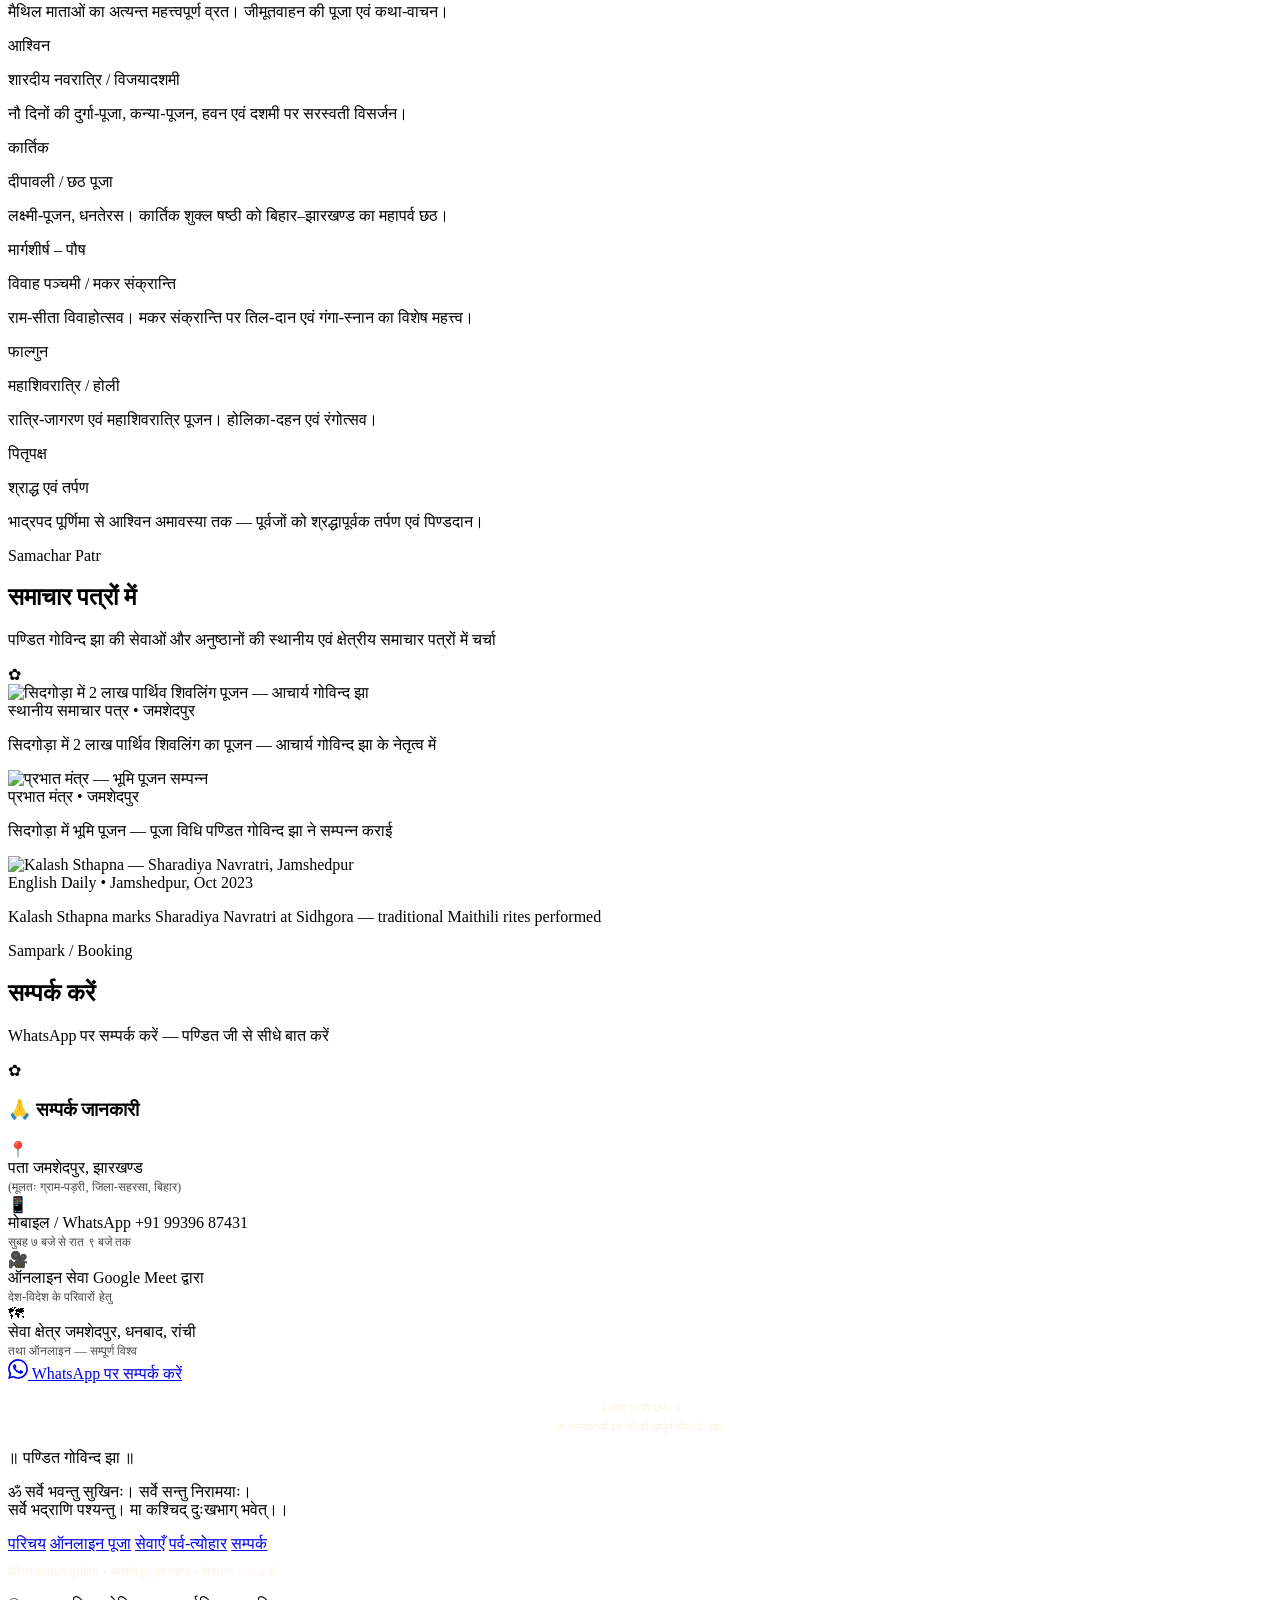
==== commit 4d57e78c: "project refactor" ====
--- a/index.html
+++ b/index.html
@@ -3,1063 +3,79 @@
 <head>
 <meta charset="UTF-8">
 <meta name="viewport" content="width=device-width, initial-scale=1.0">
-<title>पण्डित गोविन्द झा | मैथिल ब्राह्मण पुरोहित</title>
+<!-- Primary Meta Tags -->
+<title>पण्डित गोविन्द झा | मैथिल ब्राह्मण पुरोहित | Maithil Pandit for Puja & Karmkand</title>
+<meta name="description" content="पण्डित गोविन्द झा — अनुभवी मैथिल ब्राह्मण पुरोहित। विवाह, जन्मकुंडली, सत्यनारायण पूजा, श्राद्ध, नामकरण, गृहप्रवेश हेतु सम्पर्क करें। Experienced Maithil Brahmin pandit for all puja, havan, karmkand, and Sanskrit rituals. Book online or via WhatsApp.">
+<meta name="keywords" content="मैथिल पंडित, पुरोहित, pandit purohit, maithil brahmin pandit, maithil pandit, puja booking, karmkand, sanskrit pandit, vivah pandit, havan, grihpravesh, satyanarayan puja, online puja pandit, pandit for marriage, Govind Jha pandit">
+<meta name="author" content="पण्डित गोविन्द झा">
+<meta name="robots" content="index, follow">
+<link rel="canonical" href="https://pandit-govind-jha.netlify.app/">
+
+<!-- Open Graph (for WhatsApp previews & social sharing) -->
+<meta property="og:type" content="website">
+<meta property="og:url" content="https://pandit-govind-jha.netlify.app/">
+<meta property="og:title" content="पण्डित गोविन्द झा | Maithil Pandit Purohit">
+<meta property="og:description" content="अनुभवी मैथिल ब्राह्मण पुरोहित — पूजा, विवाह, कर्मकांड हेतु बुकिंग। Experienced Maithil pandit for all rituals. WhatsApp booking available.">
+<meta property="og:image" content="https://pandit-govind-jha.netlify.app/og-image.jpg">
+<meta property="og:locale" content="hi_IN">
+<meta property="og:locale:alternate" content="en_IN">
+
+<!-- Twitter Card -->
+<meta name="twitter:card" content="summary_large_image">
+<meta name="twitter:title" content="पण्डित गोविन्द झा | Maithil Pandit Purohit">
+<meta name="twitter:description" content="Book experienced Maithil Brahmin pandit for all puja and karmkand. WhatsApp available.">
+<meta name="twitter:image" content="https://pandit-govind-jha.netlify.app/og-image.jpg">
+<link rel="icon" href="/favicon.svg" type="image/svg+xml">
+<link rel="icon" href="/favicon.ico" sizes="any">
 <link rel="preconnect" href="https://fonts.googleapis.com">
 <link rel="preconnect" href="https://fonts.gstatic.com" crossorigin>
 <link href="https://fonts.googleapis.com/css2?family=Tiro+Devanagari+Hindi:ital@0;1&family=Noto+Serif+Devanagari:wght@400;500;600;700&family=Cinzel:wght@400;500;600&family=Libre+Baskerville:ital,wght@0,400;0,700;1,400&display=swap" rel="stylesheet">
-<style>
-  :root {
-    --maroon:    #6B1A2B;
-    --maroon-dk: #4A0F1C;
-    --maroon-lt: #8C2D3F;
-    --gold:      #C9922A;
-    --gold-lt:   #E8B84B;
-    --gold-pale: #F5E6C0;
-    --cream:     #FAF5EB;
-    --cream-dk:  #F0E6CF;
-    --lotus:     #D4527A;
-    --lotus-lt:  #E87FA0;
-    --brown:     #5C3D1E;
-    --text:      #2C1810;
-    --text-muted:#7A5C48;
-    --white:     #FFFDF7;
-    --shadow:    rgba(74,15,28,0.18);
+<link rel="stylesheet" href="/styles.css">
+<script type="application/ld+json">
+  {
+    "@context": "https://schema.org",
+    "@graph": [
+      {
+        "@type": "Person",
+        "@id": "https://pandit-govind-jha.netlify.app/#person",
+        "name": "पण्डित गोविन्द झा",
+        "alternateName": "Pandit Govind Jha",
+        "description": "अनुभवी मैथिल ब्राह्मण पुरोहित। Experienced Maithil Brahmin purohit offering puja, vivah, havan, karmkand, and all Vedic rituals.",
+        "jobTitle": "Pandit / Purohit",
+        "url": "https://pandit-govind-jha.netlify.app/",
+        "sameAs": [
+          "https://wa.me/91XXXXXXXXXX"
+        ]
+      },
+      {
+        "@type": "LocalBusiness",
+        "@id": "https://pandit-govind-jha.netlify.app/#business",
+        "name": "पण्डित गोविन्द झा — मैथिल पुरोहित सेवा",
+        "alternateName": "Pandit Govind Jha Maithil Purohit",
+        "description": "Maithil Brahmin pandit offering puja, vivah, karmkand, havan, and all Vedic rituals. Online and in-person puja available.",
+        "url": "https://pandit-govind-jha.netlify.app/",
+        "telephone": "+919939687431",
+        "image": "https://pandit-govind-jha.netlify.app/og-image.jpg",
+        "areaServed": {
+          "@type": "Country",
+          "name": "India"
+        },
+        "hasOfferCatalog": {
+          "@type": "OfferCatalog",
+          "name": "पूजा सेवाएँ",
+          "itemListElement": [
+            {"@type": "Offer", "itemOffered": {"@type": "Service", "name": "विवाह पूजा / Vivah Puja"}},
+            {"@type": "Offer", "itemOffered": {"@type": "Service", "name": "सत्यनारायण पूजा"}},
+            {"@type": "Offer", "itemOffered": {"@type": "Service", "name": "गृहप्रवेश पूजा"}},
+            {"@type": "Offer", "itemOffered": {"@type": "Service", "name": "नामकरण संस्कार"}},
+            {"@type": "Offer", "itemOffered": {"@type": "Service", "name": "श्राद्ध कर्म"}},
+            {"@type": "Offer", "itemOffered": {"@type": "Service", "name": "ऑनलाइन पूजा / Online Puja"}}
+          ]
+        }
+      }
+    ]
   }
-
-  * { margin:0; padding:0; box-sizing:border-box; }
-
-  html { scroll-behavior: smooth; }
-
-  body {
-    font-family: 'Tiro Devanagari Hindi', 'Noto Serif Devanagari', serif;
-    background: var(--cream);
-    color: var(--text);
-    overflow-x: hidden;
-  }
-
-  /* ── LOTUS PATTERN BACKGROUND ── */
-  body::before {
-    content:'';
-    position:fixed;
-    inset:0;
-    background-image:
-      radial-gradient(ellipse 600px 400px at 10% 20%, rgba(107,26,43,0.04) 0%, transparent 70%),
-      radial-gradient(ellipse 500px 300px at 90% 80%, rgba(201,146,42,0.05) 0%, transparent 70%);
-    pointer-events:none;
-    z-index:0;
-  }
-
-  /* ── NAV ── */
-  nav {
-    position: fixed;
-    top:0; left:0; right:0;
-    z-index: 100;
-    background: rgba(74,15,28,0.97);
-    backdrop-filter: blur(8px);
-    border-bottom: 1px solid rgba(201,146,42,0.3);
-    padding: 0 5%;
-    display: flex;
-    align-items: center;
-    justify-content: space-between;
-    height: 60px;
-  }
-
-  .nav-brand {
-    font-family: 'Cinzel', serif;
-    color: var(--gold-lt);
-    font-size: 1rem;
-    letter-spacing: 1px;
-    text-decoration: none;
-  }
-
-  .nav-links {
-    display: flex;
-    gap: 24px;
-    list-style: none;
-  }
-
-  .nav-links a {
-    color: var(--cream);
-    text-decoration: none;
-    font-size: 0.82rem;
-    font-family: 'Noto Serif Devanagari', serif;
-    opacity: 0.85;
-    transition: opacity 0.2s, color 0.2s;
-    letter-spacing: 0.3px;
-  }
-
-  .nav-links a:hover { opacity:1; color: var(--gold-lt); }
-
-  .hamburger {
-    display: none;
-    flex-direction: column;
-    gap: 5px;
-    cursor: pointer;
-    padding: 4px;
-  }
-  .hamburger span {
-    display:block; width:24px; height:2px;
-    background:var(--gold-lt); border-radius:2px;
-    transition: all 0.3s;
-  }
-
-  /* ── HERO ── */
-  #hero {
-    min-height: 100vh;
-    background: linear-gradient(160deg, var(--maroon-dk) 0%, var(--maroon) 50%, #8C2D3F 100%);
-    position: relative;
-    display: flex;
-    align-items: center;
-    justify-content: center;
-    text-align: center;
-    padding: 100px 5% 60px;
-    overflow: hidden;
-  }
-
-  /* Decorative lotus petals background */
-  #hero::before {
-    content: '';
-    position: absolute;
-    inset: 0;
-    background-image:
-      radial-gradient(circle 300px at 15% 85%, rgba(201,146,42,0.12) 0%, transparent 60%),
-      radial-gradient(circle 250px at 85% 15%, rgba(212,82,122,0.10) 0%, transparent 60%);
-    pointer-events: none;
-  }
-
-  /* SVG lotus ring top decoration */
-  .hero-lotus-top {
-    position: absolute;
-    top: 20px; left:50%; transform: translateX(-50%);
-    opacity: 0.18;
-    width: 320px;
-    height: 60px;
-  }
-
-  .hero-content { position: relative; z-index:2; max-width: 780px; }
-
-  .hero-shlok {
-    font-family: 'Tiro Devanagari Hindi', serif;
-    font-style: italic;
-    color: rgba(245,230,192,0.8);
-    font-size: 0.9rem;
-    letter-spacing: 0.5px;
-    margin-bottom: 28px;
-    line-height: 1.8;
-  }
-
-  .hero-divider {
-    width: 120px; height: 2px;
-    background: linear-gradient(90deg, transparent, var(--gold), transparent);
-    margin: 0 auto 28px;
-  }
-
-  .hero-photo-ring {
-    width: 160px; height: 160px;
-    border-radius: 50%;
-    border: 3px solid var(--gold);
-    outline: 6px solid rgba(201,146,42,0.2);
-    margin: 0 auto 28px;
-    background: var(--maroon-lt);
-    overflow: hidden;
-    box-shadow: 0 0 40px rgba(201,146,42,0.25);
-    display: flex; align-items: center; justify-content: center;
-    transition: transform 0.3s;
-  }
-  .hero-photo-ring:hover { transform: scale(1.04); }
-  .hero-photo-ring img { width:100%; height:100%; object-fit:cover; }
-  .hero-photo-ring .photo-placeholder {
-    font-size: 3rem; opacity: 0.5; color: var(--gold-lt);
-  }
-
-  .hero-name {
-    font-family: 'Noto Serif Devanagari', serif;
-    font-size: clamp(2rem, 5vw, 3.2rem);
-    font-weight: 700;
-    color: var(--white);
-    line-height: 1.2;
-    margin-bottom: 8px;
-    text-shadow: 0 2px 20px rgba(0,0,0,0.4);
-  }
-
-  .hero-name-en {
-    font-family: 'Cinzel', serif;
-    font-size: clamp(0.85rem, 2vw, 1.05rem);
-    color: var(--gold-lt);
-    letter-spacing: 3px;
-    margin-bottom: 20px;
-    display: block;
-  }
-
-  .hero-tagline {
-    color: rgba(245,230,192,0.85);
-    font-size: clamp(0.9rem, 2.2vw, 1.1rem);
-    line-height: 1.8;
-    margin-bottom: 32px;
-  }
-
-  .hero-badges {
-    display: flex;
-    flex-wrap: wrap;
-    gap: 10px;
-    justify-content: center;
-    margin-bottom: 36px;
-  }
-
-  .badge {
-    padding: 6px 16px;
-    border: 1px solid rgba(201,146,42,0.5);
-    border-radius: 20px;
-    font-size: 0.78rem;
-    color: var(--gold-pale);
-    background: rgba(255,255,255,0.05);
-    letter-spacing: 0.3px;
-  }
-
-  /* Online highlight badge */
-  .badge-online {
-    background: rgba(212,82,122,0.2);
-    border-color: var(--lotus);
-    color: var(--lotus-lt);
-    animation: pulse-badge 2.5s ease-in-out infinite;
-  }
-
-  @keyframes pulse-badge {
-    0%,100% { box-shadow: 0 0 0 0 rgba(212,82,122,0); }
-    50%      { box-shadow: 0 0 0 6px rgba(212,82,122,0.15); }
-  }
-
-  .hero-cta {
-    display: flex; flex-wrap: wrap; gap: 14px; justify-content: center;
-  }
-
-  .btn-primary {
-    padding: 14px 30px;
-    background: var(--gold);
-    color: var(--maroon-dk);
-    border: none;
-    border-radius: 4px;
-    font-family: 'Noto Serif Devanagari', serif;
-    font-size: 0.95rem;
-    font-weight: 600;
-    cursor: pointer;
-    text-decoration: none;
-    transition: background 0.2s, transform 0.15s;
-    display: inline-block;
-  }
-  .btn-primary:hover { background: var(--gold-lt); transform: translateY(-1px); }
-
-  .btn-secondary {
-    padding: 13px 30px;
-    background: transparent;
-    color: var(--gold-lt);
-    border: 1.5px solid var(--gold);
-    border-radius: 4px;
-    font-family: 'Noto Serif Devanagari', serif;
-    font-size: 0.95rem;
-    cursor: pointer;
-    text-decoration: none;
-    transition: background 0.2s, color 0.2s;
-    display: inline-block;
-  }
-  .btn-secondary:hover { background: rgba(201,146,42,0.15); }
-
-  /* ── SECTION WRAPPER ── */
-  section { position: relative; z-index:1; }
-
-  .section-inner {
-    max-width: 1000px;
-    margin: 0 auto;
-    padding: 80px 5%;
-  }
-
-  .section-header {
-    text-align: center;
-    margin-bottom: 52px;
-  }
-
-  .section-label {
-    font-family: 'Cinzel', serif;
-    font-size: 0.7rem;
-    letter-spacing: 4px;
-    color: var(--gold);
-    text-transform: uppercase;
-    display: block;
-    margin-bottom: 10px;
-  }
-
-  .section-title {
-    font-family: 'Noto Serif Devanagari', serif;
-    font-size: clamp(1.6rem, 3.5vw, 2.2rem);
-    color: var(--maroon);
-    font-weight: 700;
-    line-height: 1.3;
-    margin-bottom: 14px;
-  }
-
-  .section-sub {
-    color: var(--text-muted);
-    font-size: 0.95rem;
-    line-height: 1.8;
-    max-width: 540px;
-    margin: 0 auto;
-  }
-
-  .ornament {
-    display: flex; align-items: center; gap: 12px;
-    justify-content: center;
-    margin: 14px auto 0;
-    max-width: 260px;
-  }
-  .ornament-line {
-    flex:1; height:1px;
-    background: linear-gradient(90deg, transparent, var(--gold));
-  }
-  .ornament-line.right {
-    background: linear-gradient(90deg, var(--gold), transparent);
-  }
-  .ornament-lotus { color: var(--gold); font-size: 1rem; }
-
-
-  /* ── NEWSPAPER ── */
-  #newspaper { background: var(--cream); }
-
-  .newspaper-grid {
-    display: grid;
-    grid-template-columns: repeat(auto-fit, minmax(260px, 1fr));
-    gap: 24px;
-  }
-
-  .newspaper-card {
-    border-radius: 10px;
-    overflow: hidden;
-    border: 1px solid var(--cream-dk);
-    background: var(--white);
-    transition: transform 0.25s, box-shadow 0.25s;
-  }
-
-  .newspaper-card:hover {
-    transform: translateY(-4px);
-    box-shadow: 0 12px 32px var(--shadow);
-  }
-
-  .newspaper-card img {
-    width: 100%;
-    display: block;
-    object-fit: cover;
-    max-height: 340px;
-  }
-
-  .newspaper-caption {
-    padding: 14px 16px;
-    border-top: 1px solid var(--cream-dk);
-  }
-
-  .newspaper-caption .np-source {
-    font-family: 'Cinzel', serif;
-    font-size: 0.68rem;
-    letter-spacing: 2px;
-    color: var(--gold);
-    text-transform: uppercase;
-    display: block;
-    margin-bottom: 4px;
-  }
-
-  .newspaper-caption .np-title {
-    font-family: 'Noto Serif Devanagari', serif;
-    font-size: 0.88rem;
-    color: var(--maroon);
-    font-weight: 600;
-    line-height: 1.5;
-  }
-
-  .newspaper-placeholder {
-    display: flex;
-    flex-direction: column;
-    align-items: center;
-    justify-content: center;
-    min-height: 260px;
-    background: repeating-linear-gradient(
-      45deg,
-      var(--cream),
-      var(--cream) 10px,
-      var(--cream-dk) 10px,
-      var(--cream-dk) 11px
-    );
-    padding: 32px;
-    gap: 10px;
-  }
-
-  .np-icon { font-size: 2.5rem; opacity: 0.35; }
-
-  .np-hint {
-    font-family: 'Noto Serif Devanagari', serif;
-    font-size: 0.88rem;
-    color: var(--text-muted);
-    font-weight: 600;
-    margin: 0;
-  }
-
-  .np-sub {
-    font-size: 0.75rem;
-    color: var(--gold);
-    margin: 0;
-    font-style: italic;
-  }
-
-  /* ── ABOUT ── */
-  #about { background: var(--white); }
-
-  .about-grid {
-    display: grid;
-    grid-template-columns: 1fr 1.6fr;
-    gap: 60px;
-    align-items: start;
-  }
-
-  .about-left {
-    position: sticky; top: 80px;
-    text-align: center;
-  }
-
-  .about-photo {
-    width: 200px; height: 240px;
-    border-radius: 8px;
-    background: var(--cream-dk);
-    margin: 0 auto 20px;
-    overflow: hidden;
-    border: 2px solid var(--gold-pale);
-    box-shadow: 6px 6px 0 var(--gold-pale);
-    display: flex; align-items: center; justify-content: center;
-    transition: transform 0.2s;
-  }
-  .about-photo:hover { transform: translate(-2px, -2px); }
-  .about-photo img { width:100%; height:100%; object-fit:cover; }
-  .about-photo .photo-placeholder { font-size: 4rem; opacity: 0.35; color: var(--maroon); }
-
-  .about-photo-hint {
-    font-size: 0.75rem;
-    color: var(--gold);
-    cursor: pointer;
-    text-decoration: underline dotted;
-  }
-
-  .stat-grid {
-    display: grid;
-    grid-template-columns: 1fr 1fr;
-    gap: 12px;
-    margin-top: 20px;
-  }
-
-  .stat-card {
-    background: var(--cream);
-    border: 1px solid var(--cream-dk);
-    border-radius: 6px;
-    padding: 12px;
-    text-align: center;
-  }
-
-  .stat-num {
-    font-family: 'Cinzel', serif;
-    font-size: 1.5rem;
-    color: var(--maroon);
-    display: block;
-    font-weight: 600;
-  }
-
-  .stat-label {
-    font-size: 0.72rem;
-    color: var(--text-muted);
-    margin-top: 2px;
-    display: block;
-    line-height: 1.4;
-  }
-
-  .about-text p {
-    font-size: 0.95rem;
-    line-height: 1.9;
-    color: var(--text);
-    margin-bottom: 18px;
-  }
-
-  .about-text p:last-child { margin-bottom: 0; }
-
-  .about-highlight {
-    border-left: 3px solid var(--gold);
-    padding: 14px 18px;
-    background: var(--cream);
-    border-radius: 0 6px 6px 0;
-    margin: 24px 0;
-    font-style: italic;
-    color: var(--maroon);
-    font-size: 0.95rem;
-    line-height: 1.8;
-  }
-
-  /* ── ONLINE HIGHLIGHT ── */
-  #online {
-    background: linear-gradient(135deg, var(--maroon-dk) 0%, var(--maroon) 100%);
-    color: var(--white);
-  }
-
-  .online-grid {
-    display: grid;
-    grid-template-columns: 1fr 1fr;
-    gap: 48px;
-    align-items: center;
-  }
-
-  .online-text .section-title { color: var(--gold-lt); }
-  .online-text .section-sub { color: rgba(245,230,192,0.8); }
-
-  .online-text p {
-    font-size: 0.95rem;
-    line-height: 1.9;
-    color: rgba(245,230,192,0.85);
-    margin-bottom: 16px;
-  }
-
-  .online-steps {
-    list-style: none;
-    counter-reset: step;
-    margin-top: 24px;
-  }
-
-  .online-steps li {
-    counter-increment: step;
-    display: flex;
-    gap: 16px;
-    align-items: flex-start;
-    margin-bottom: 18px;
-    font-size: 0.88rem;
-    color: rgba(245,230,192,0.85);
-    line-height: 1.7;
-  }
-
-  .online-steps li::before {
-    content: counter(step);
-    display: flex; align-items: center; justify-content: center;
-    min-width: 28px; height: 28px;
-    border-radius: 50%;
-    background: var(--gold);
-    color: var(--maroon-dk);
-    font-family: 'Cinzel', serif;
-    font-size: 0.78rem;
-    font-weight: 600;
-    flex-shrink: 0;
-    margin-top: 1px;
-  }
-
-  .online-card {
-    background: rgba(255,255,255,0.07);
-    border: 1px solid rgba(201,146,42,0.3);
-    border-radius: 12px;
-    padding: 32px 28px;
-    text-align: center;
-  }
-
-  .online-icon {
-    font-size: 3rem;
-    margin-bottom: 16px;
-    display: block;
-  }
-
-  .online-card h3 {
-    font-family: 'Noto Serif Devanagari', serif;
-    font-size: 1.2rem;
-    color: var(--gold-lt);
-    margin-bottom: 10px;
-  }
-
-  .online-card p {
-    font-size: 0.88rem;
-    color: rgba(245,230,192,0.75);
-    line-height: 1.8;
-    margin-bottom: 20px;
-  }
-
-  /* ── SERVICES ── */
-  #services { background: var(--cream); }
-
-  .services-grid {
-    display: grid;
-    grid-template-columns: repeat(auto-fit, minmax(280px, 1fr));
-    gap: 24px;
-  }
-
-  .service-card {
-    background: var(--white);
-    border: 1px solid var(--cream-dk);
-    border-radius: 10px;
-    overflow: hidden;
-    transition: transform 0.25s, box-shadow 0.25s;
-    cursor: pointer;
-  }
-
-  .service-card:hover {
-    transform: translateY(-4px);
-    box-shadow: 0 12px 32px var(--shadow);
-  }
-
-  .service-card.featured {
-    border-color: var(--gold);
-    border-width: 1.5px;
-  }
-
-  .service-card-top {
-    padding: 24px 24px 0;
-    display: flex;
-    align-items: flex-start;
-    gap: 14px;
-  }
-
-  .service-icon {
-    width: 48px; height: 48px;
-    border-radius: 8px;
-    display: flex; align-items: center; justify-content: center;
-    font-size: 1.4rem;
-    flex-shrink: 0;
-  }
-
-  .service-icon.vivah   { background: rgba(107,26,43,0.1); }
-  .service-icon.satya   { background: rgba(201,146,42,0.12); }
-  .service-icon.upnayan { background: rgba(212,82,122,0.1); }
-  .service-icon.shraadh { background: rgba(92,61,30,0.1); }
-  .service-icon.other   { background: rgba(107,26,43,0.06); }
-
-  .service-title {
-    font-family: 'Noto Serif Devanagari', serif;
-    font-size: 1.05rem;
-    color: var(--maroon);
-    font-weight: 600;
-    line-height: 1.3;
-  }
-
-  .service-title-en {
-    font-size: 0.73rem;
-    color: var(--gold);
-    font-family: 'Cinzel', serif;
-    letter-spacing: 1px;
-    display: block;
-    margin-top: 2px;
-  }
-
-  .featured-tag {
-    display: inline-block;
-    background: var(--gold);
-    color: var(--maroon-dk);
-    font-size: 0.65rem;
-    font-family: 'Cinzel', serif;
-    letter-spacing: 1px;
-    padding: 2px 8px;
-    border-radius: 2px;
-    margin-bottom: 4px;
-    font-weight: 600;
-  }
-
-  .service-body {
-    padding: 14px 24px 24px;
-  }
-
-  .service-desc {
-    font-size: 0.85rem;
-    color: var(--text-muted);
-    line-height: 1.8;
-    margin-bottom: 14px;
-  }
-
-  .service-features {
-    list-style: none;
-    font-size: 0.8rem;
-    color: var(--text-muted);
-    display: flex;
-    flex-direction: column;
-    gap: 5px;
-  }
-
-  .service-features li::before {
-    content: '✦';
-    color: var(--gold);
-    margin-right: 6px;
-    font-size: 0.65rem;
-  }
-
-  .online-pill {
-    display: inline-flex;
-    align-items: center;
-    gap: 5px;
-    font-size: 0.7rem;
-    color: var(--lotus);
-    background: rgba(212,82,122,0.08);
-    border: 1px solid rgba(212,82,122,0.25);
-    border-radius: 12px;
-    padding: 3px 10px;
-    margin-top: 12px;
-  }
-
-  .online-pill::before {
-    content: '';
-    display: inline-block;
-    width: 6px; height: 6px;
-    border-radius: 50%;
-    background: var(--lotus);
-  }
-
-  /* ── CALENDAR ── */
-  #calendar { background: var(--white); }
-
-  .calendar-intro {
-    max-width: 620px;
-    margin: 0 auto 48px;
-    text-align: center;
-    font-size: 0.9rem;
-    color: var(--text-muted);
-    line-height: 1.8;
-  }
-
-  .parv-grid {
-    display: grid;
-    grid-template-columns: repeat(auto-fill, minmax(220px, 1fr));
-    gap: 18px;
-  }
-
-  .parv-card {
-    border: 1px solid var(--cream-dk);
-    border-radius: 8px;
-    overflow: hidden;
-    transition: border-color 0.2s;
-  }
-
-  .parv-card:hover { border-color: var(--gold); }
-
-  .parv-month {
-    background: var(--maroon);
-    color: var(--gold-lt);
-    font-family: 'Cinzel', serif;
-    font-size: 0.7rem;
-    letter-spacing: 2px;
-    padding: 8px 14px;
-    text-transform: uppercase;
-  }
-
-  .parv-body {
-    padding: 14px;
-    background: var(--white);
-  }
-
-  .parv-name {
-    font-family: 'Noto Serif Devanagari', serif;
-    font-size: 0.95rem;
-    color: var(--maroon);
-    font-weight: 600;
-    margin-bottom: 4px;
-  }
-
-  .parv-desc {
-    font-size: 0.78rem;
-    color: var(--text-muted);
-    line-height: 1.6;
-  }
-
-  /* ── TESTIMONIALS ── */
-  #testimonials { background: var(--cream); }
-
-  .testimonials-grid {
-    display: grid;
-    grid-template-columns: repeat(auto-fit, minmax(280px, 1fr));
-    gap: 24px;
-  }
-
-  .testi-card {
-    background: var(--white);
-    border: 1px solid var(--cream-dk);
-    border-radius: 10px;
-    padding: 28px 24px;
-    position: relative;
-  }
-
-  .testi-card::before {
-    content: '\201C';
-    position: absolute;
-    top: 14px; left: 20px;
-    font-family: 'Libre Baskerville', serif;
-    font-size: 3.5rem;
-    color: var(--gold-pale);
-    line-height: 1;
-  }
-
-  .testi-text {
-    font-size: 0.88rem;
-    line-height: 1.9;
-    color: var(--text);
-    margin-bottom: 20px;
-    margin-top: 16px;
-    position: relative;
-  }
-
-  .testi-footer {
-    display: flex;
-    align-items: center;
-    gap: 12px;
-    border-top: 1px solid var(--cream-dk);
-    padding-top: 16px;
-  }
-
-  .testi-avatar {
-    width: 40px; height: 40px;
-    border-radius: 50%;
-    background: var(--cream-dk);
-    display: flex; align-items: center; justify-content: center;
-    font-family: 'Cinzel', serif;
-    font-size: 0.85rem;
-    color: var(--maroon);
-    font-weight: 600;
-    flex-shrink: 0;
-  }
-
-  .testi-name {
-    font-size: 0.85rem;
-    font-weight: 600;
-    color: var(--maroon);
-    font-family: 'Noto Serif Devanagari', serif;
-  }
-
-  .testi-place {
-    font-size: 0.75rem;
-    color: var(--text-muted);
-  }
-
-  .testi-stars {
-    margin-left: auto;
-    color: var(--gold);
-    font-size: 0.8rem;
-    letter-spacing: 2px;
-  }
-
-  /* ── BOOKING FORM ── */
-  #booking {
-    background: linear-gradient(160deg, var(--maroon-dk) 0%, var(--maroon) 100%);
-    color: var(--white);
-  }
-
-  #booking .section-title { color: var(--gold-lt); }
-  #booking .section-sub { color: rgba(245,230,192,0.75); }
-  #booking .ornament-lotus { color: var(--gold-lt); }
-
-  .booking-grid {
-    display: flex;
-    justify-content: center;
-  }
-
-  .booking-info-box {
-    background: rgba(255,255,255,0.06);
-    border: 1px solid rgba(201,146,42,0.25);
-    border-radius: 10px;
-    padding: 40px 48px;
-    width: 100%;
-    max-width: 520px;
-  }
-
-  .booking-info-box h3 {
-    font-family: 'Noto Serif Devanagari', serif;
-    color: var(--gold-lt);
-    font-size: 1.05rem;
-    margin-bottom: 20px;
-    padding-bottom: 12px;
-    border-bottom: 1px solid rgba(201,146,42,0.2);
-  }
-
-  .contact-item {
-    display: flex;
-    align-items: flex-start;
-    gap: 14px;
-    margin-bottom: 18px;
-    font-size: 0.88rem;
-    color: rgba(245,230,192,0.85);
-    line-height: 1.6;
-  }
-
-  .contact-icon {
-    width: 36px; height: 36px;
-    border-radius: 6px;
-    background: rgba(201,146,42,0.15);
-    display: flex; align-items: center; justify-content: center;
-    font-size: 1rem;
-    flex-shrink: 0;
-  }
-
-  .contact-label {
-    font-size: 0.72rem;
-    color: var(--gold);
-    letter-spacing: 1px;
-    text-transform: uppercase;
-    font-family: 'Cinzel', serif;
-    display: block;
-    margin-bottom: 2px;
-  }
-
-  .whatsapp-btn {
-    display: flex;
-    align-items: center;
-    justify-content: center;
-    gap: 10px;
-    padding: 13px 20px;
-    background: #25D366;
-    color: white;
-    border-radius: 6px;
-    text-decoration: none;
-    font-size: 0.9rem;
-    font-family: 'Noto Serif Devanagari', serif;
-    margin-top: 24px;
-    transition: background 0.2s, transform 0.15s;
-  }
-  .whatsapp-btn:hover { background: #1fa855; transform: translateY(-1px); }
-
-  /* ── FOOTER ── */
-  footer {
-    background: var(--maroon-dk);
-    color: rgba(245,230,192,0.65);
-    text-align: center;
-    padding: 40px 5% 28px;
-    border-top: 1px solid rgba(201,146,42,0.2);
-  }
-
-  .footer-name {
-    font-family: 'Cinzel', serif;
-    font-size: 1.1rem;
-    color: var(--gold-lt);
-    margin-bottom: 8px;
-    letter-spacing: 2px;
-  }
-
-  .footer-shlok {
-    font-style: italic;
-    font-size: 0.82rem;
-    margin-bottom: 20px;
-    line-height: 1.8;
-    opacity: 0.8;
-  }
-
-  .footer-links {
-    display: flex;
-    gap: 20px;
-    justify-content: center;
-    flex-wrap: wrap;
-    margin-bottom: 20px;
-  }
-
-  .footer-links a {
-    color: rgba(245,230,192,0.55);
-    text-decoration: none;
-    font-size: 0.8rem;
-    transition: color 0.2s;
-  }
-  .footer-links a:hover { color: var(--gold-lt); }
-
-  .footer-copy {
-    font-size: 0.75rem;
-    opacity: 0.45;
-    margin-top: 12px;
-  }
-
-  /* ── MODAL (Photo Upload) ── */
-  .modal-overlay {
-    display: none;
-    position: fixed;
-    inset: 0;
-    background: rgba(0,0,0,0.75);
-    z-index: 1000;
-    align-items: center;
-    justify-content: center;
-    padding: 20px;
-  }
-  .modal-overlay.open { display: flex; }
-
-  .modal-box {
-    background: var(--white);
-    border-radius: 12px;
-    padding: 32px;
-    max-width: 420px;
-    width: 100%;
-    text-align: center;
-  }
-
-  .modal-box h2 {
-    font-family: 'Noto Serif Devanagari', serif;
-    color: var(--maroon);
-    margin-bottom: 12px;
-    font-size: 1.2rem;
-  }
-
-  .modal-box p {
-    color: var(--text-muted);
-    font-size: 0.88rem;
-    line-height: 1.7;
-    margin-bottom: 20px;
-  }
-
-  #photo-input {
-    display: none;
-  }
-
-  .upload-area {
-    border: 2px dashed var(--gold);
-    border-radius: 8px;
-    padding: 32px;
-    cursor: pointer;
-    margin-bottom: 16px;
-    transition: background 0.2s;
-  }
-
-  .upload-area:hover { background: var(--cream); }
-
-  .upload-area p {
-    color: var(--gold);
-    font-size: 0.85rem;
-    margin-bottom: 0;
-  }
-
-  .modal-close {
-    background: none;
-    border: none;
-    color: var(--text-muted);
-    font-size: 0.85rem;
-    cursor: pointer;
-    text-decoration: underline;
-    margin-top: 8px;
-  }
-
-  /* ── SCROLL ANIMATIONS ── */
-  .fade-up {
-    opacity: 0;
-    transform: translateY(24px);
-    transition: opacity 0.6s ease, transform 0.6s ease;
-  }
-  .fade-up.visible {
-    opacity: 1;
-    transform: translateY(0);
-  }
-
-  /* ── MOBILE ── */
-  @media (max-width: 768px) {
-    nav { padding: 0 4%; }
-    .nav-links { display: none; flex-direction: column; position: absolute; top: 60px; left:0; right:0; background: rgba(74,15,28,0.98); padding: 20px; gap: 16px; border-bottom: 1px solid rgba(201,146,42,0.2); }
-    .nav-links.open { display: flex; }
-    .hamburger { display: flex; }
-    .section-inner { padding: 60px 5%; }
-    .about-grid { grid-template-columns: 1fr; gap: 36px; }
-    .about-left { position: static; }
-    .online-grid { grid-template-columns: 1fr; gap: 32px; }
-    .booking-info-box { padding: 28px 24px; }
-    .hero-photo-ring { width: 130px; height: 130px; }
-  }
-
-  @media (max-width: 480px) {
-    .about-photo { width: 160px; height: 200px; }
-    .stat-grid { grid-template-columns: 1fr 1fr; }
-    .services-grid { grid-template-columns: 1fr; }
-  }
-</style>
+  </script>
 </head>
 <body>
 
@@ -1080,6 +96,7 @@
   </div>
 </nav>
 
+
 <!-- HERO -->
 <section id="hero">
   <div class="hero-content">
@@ -1092,7 +109,7 @@
 
     <!-- Photo (click to upload) -->
     <div class="hero-photo-ring">
-      <img id="hero-photo" src="[data-uri]" style="display:block; width:100%; height:100%; object-fit:cover; object-position:center 15%;" alt="Pandit Govind Jha">
+      <img id="hero-photo" src="/assets/images/img-acfc71a5862359ea.jpg" style="display:block; width:100%; height:100%; object-fit:cover; object-position:center 15%;" alt="Pandit Govind Jha">
       <div class="photo-placeholder" id="hero-placeholder" style="display:none">🕉</div>
     </div>
 
@@ -1119,6 +136,8 @@
 </section>
 
 <!-- ABOUT -->
+
+
 <section id="about">
   <div class="section-inner">
     <div class="section-header fade-up">
@@ -1134,7 +153,7 @@
     <div class="about-grid">
       <div class="about-left fade-up">
         <div class="about-photo">
-          <img id="about-photo" src="[data-uri]